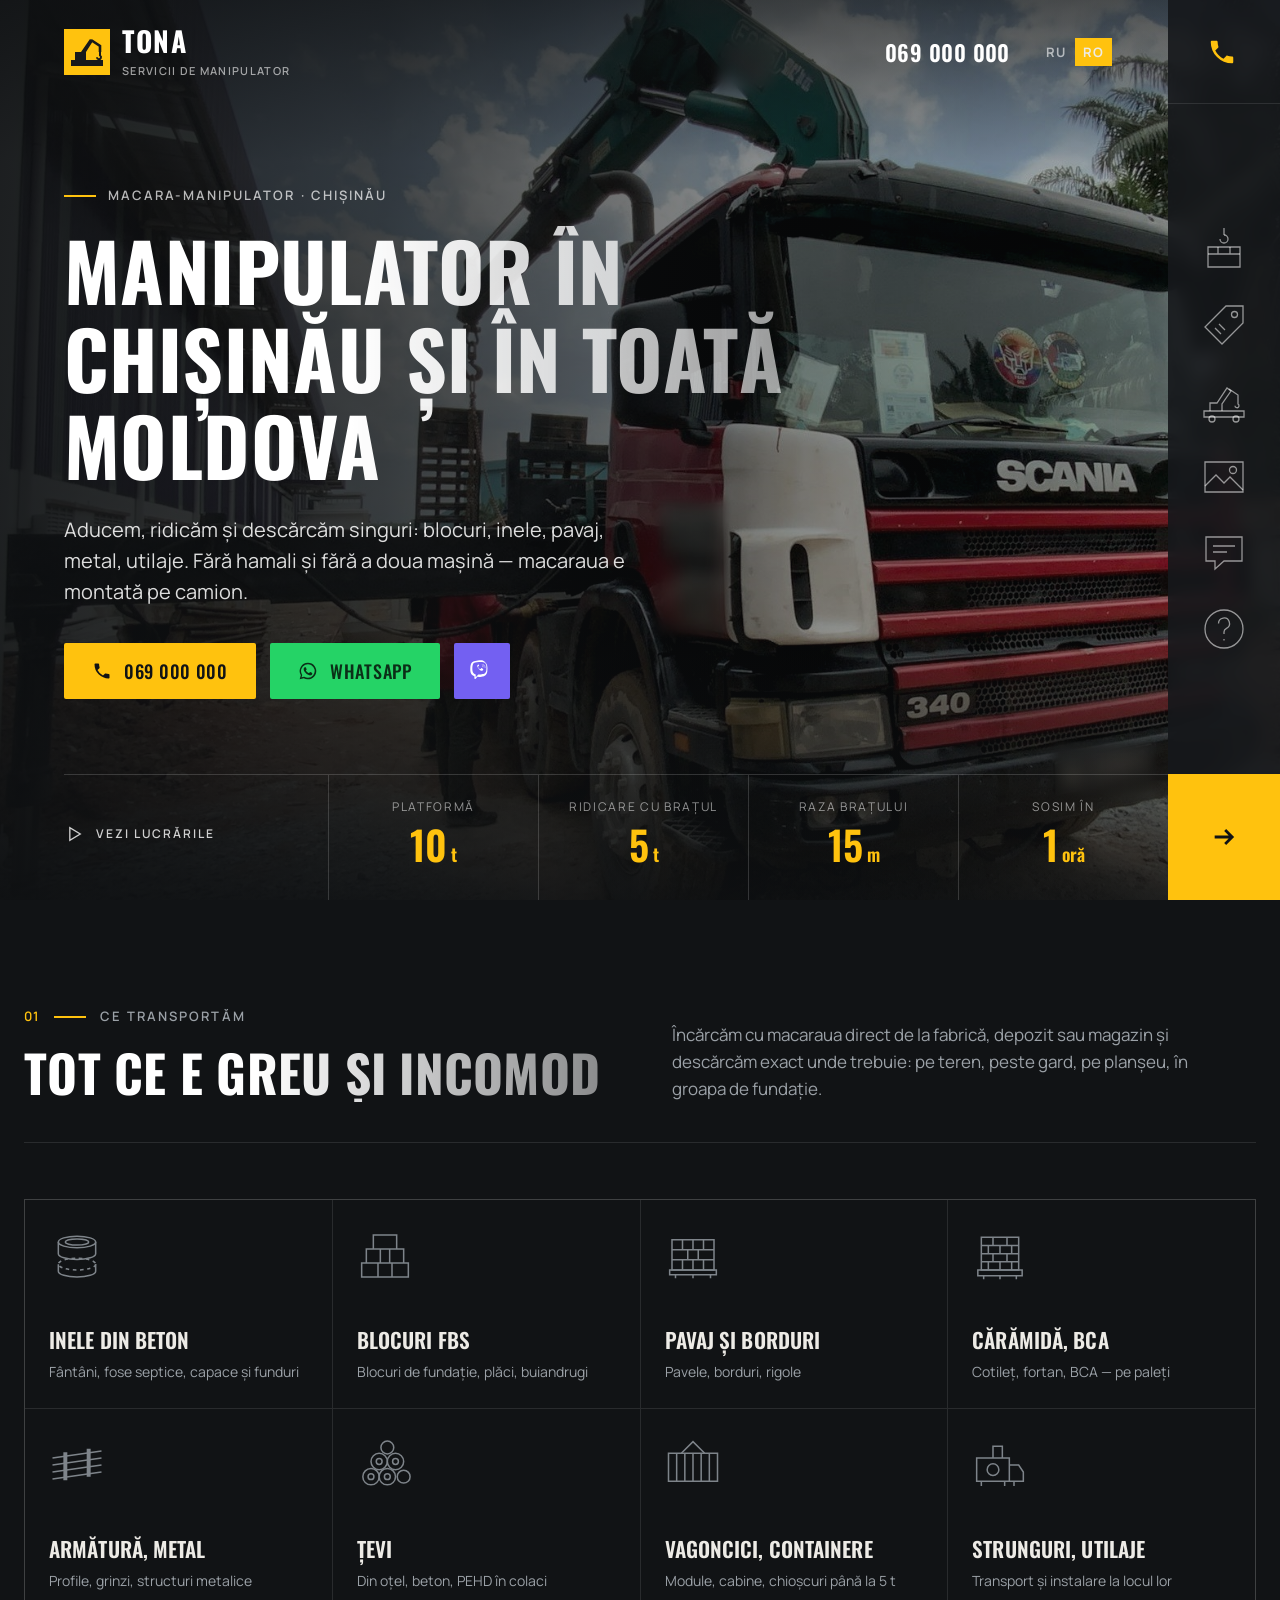
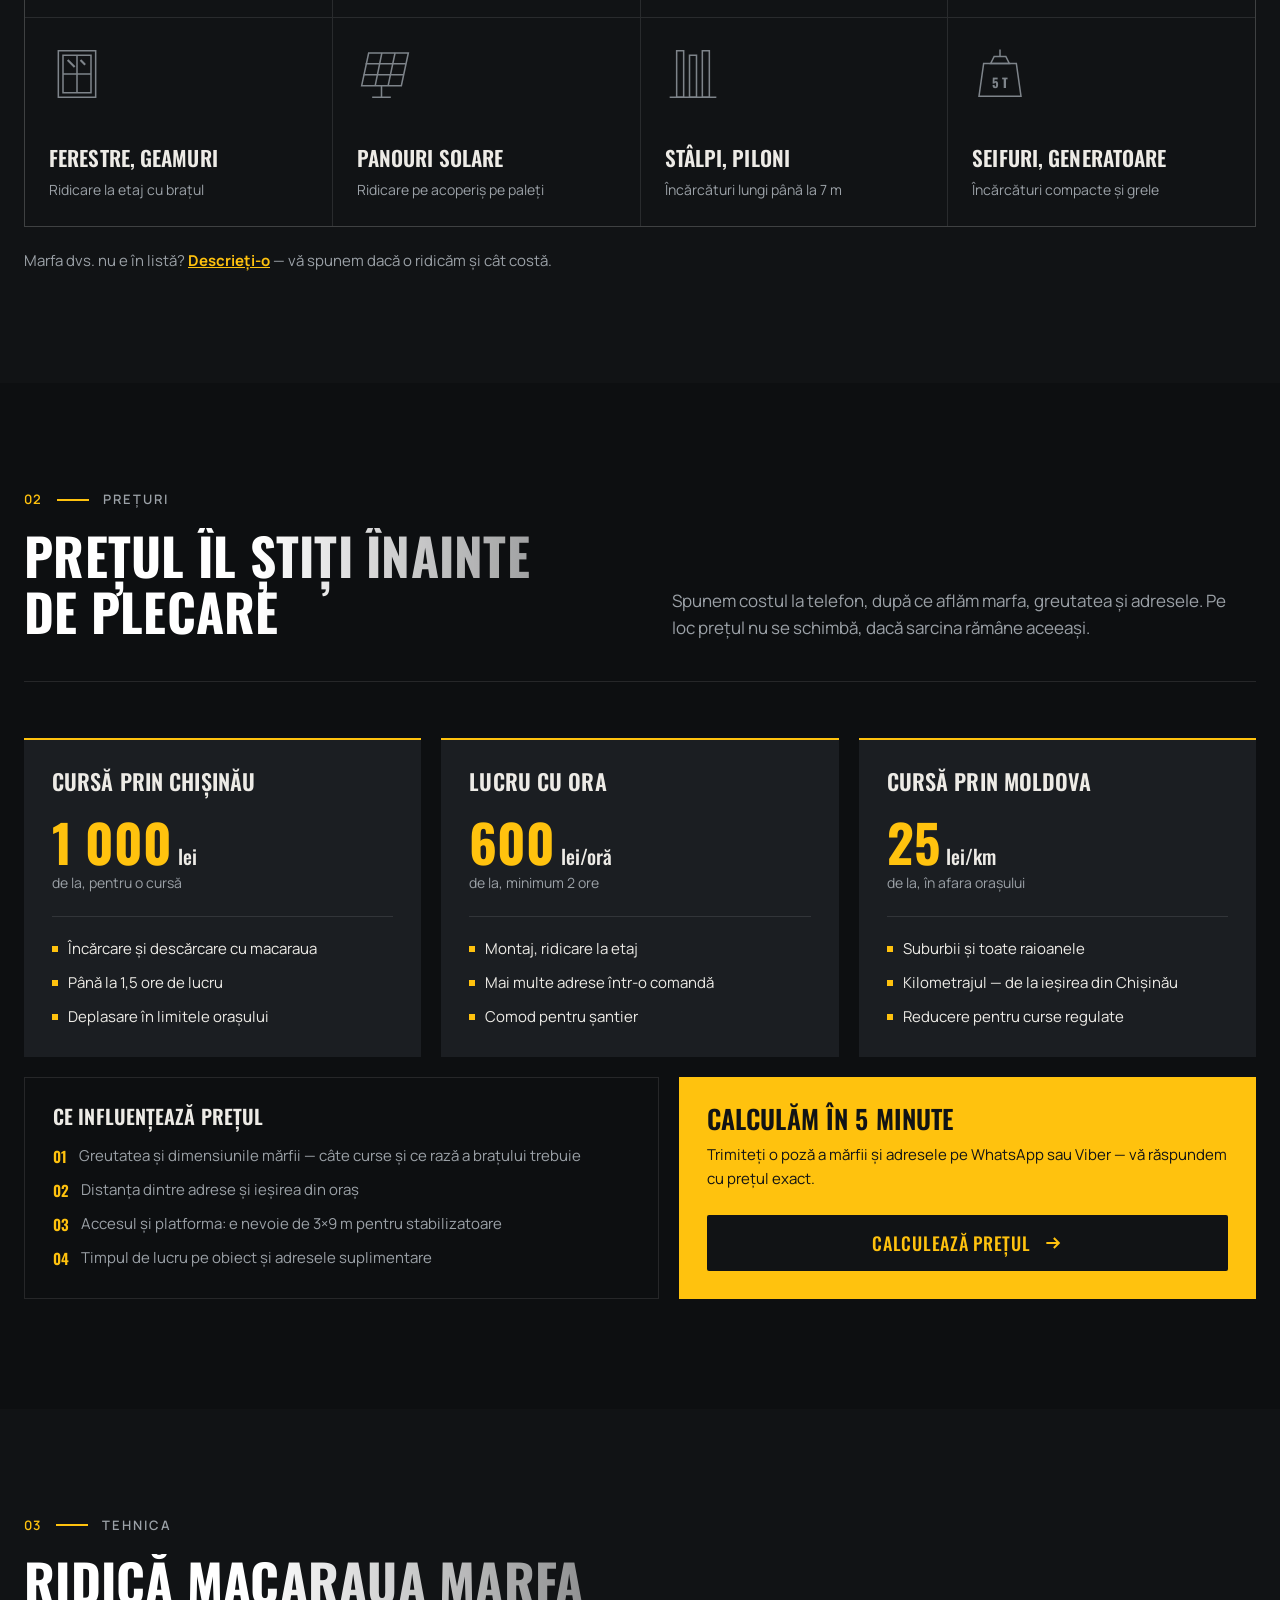
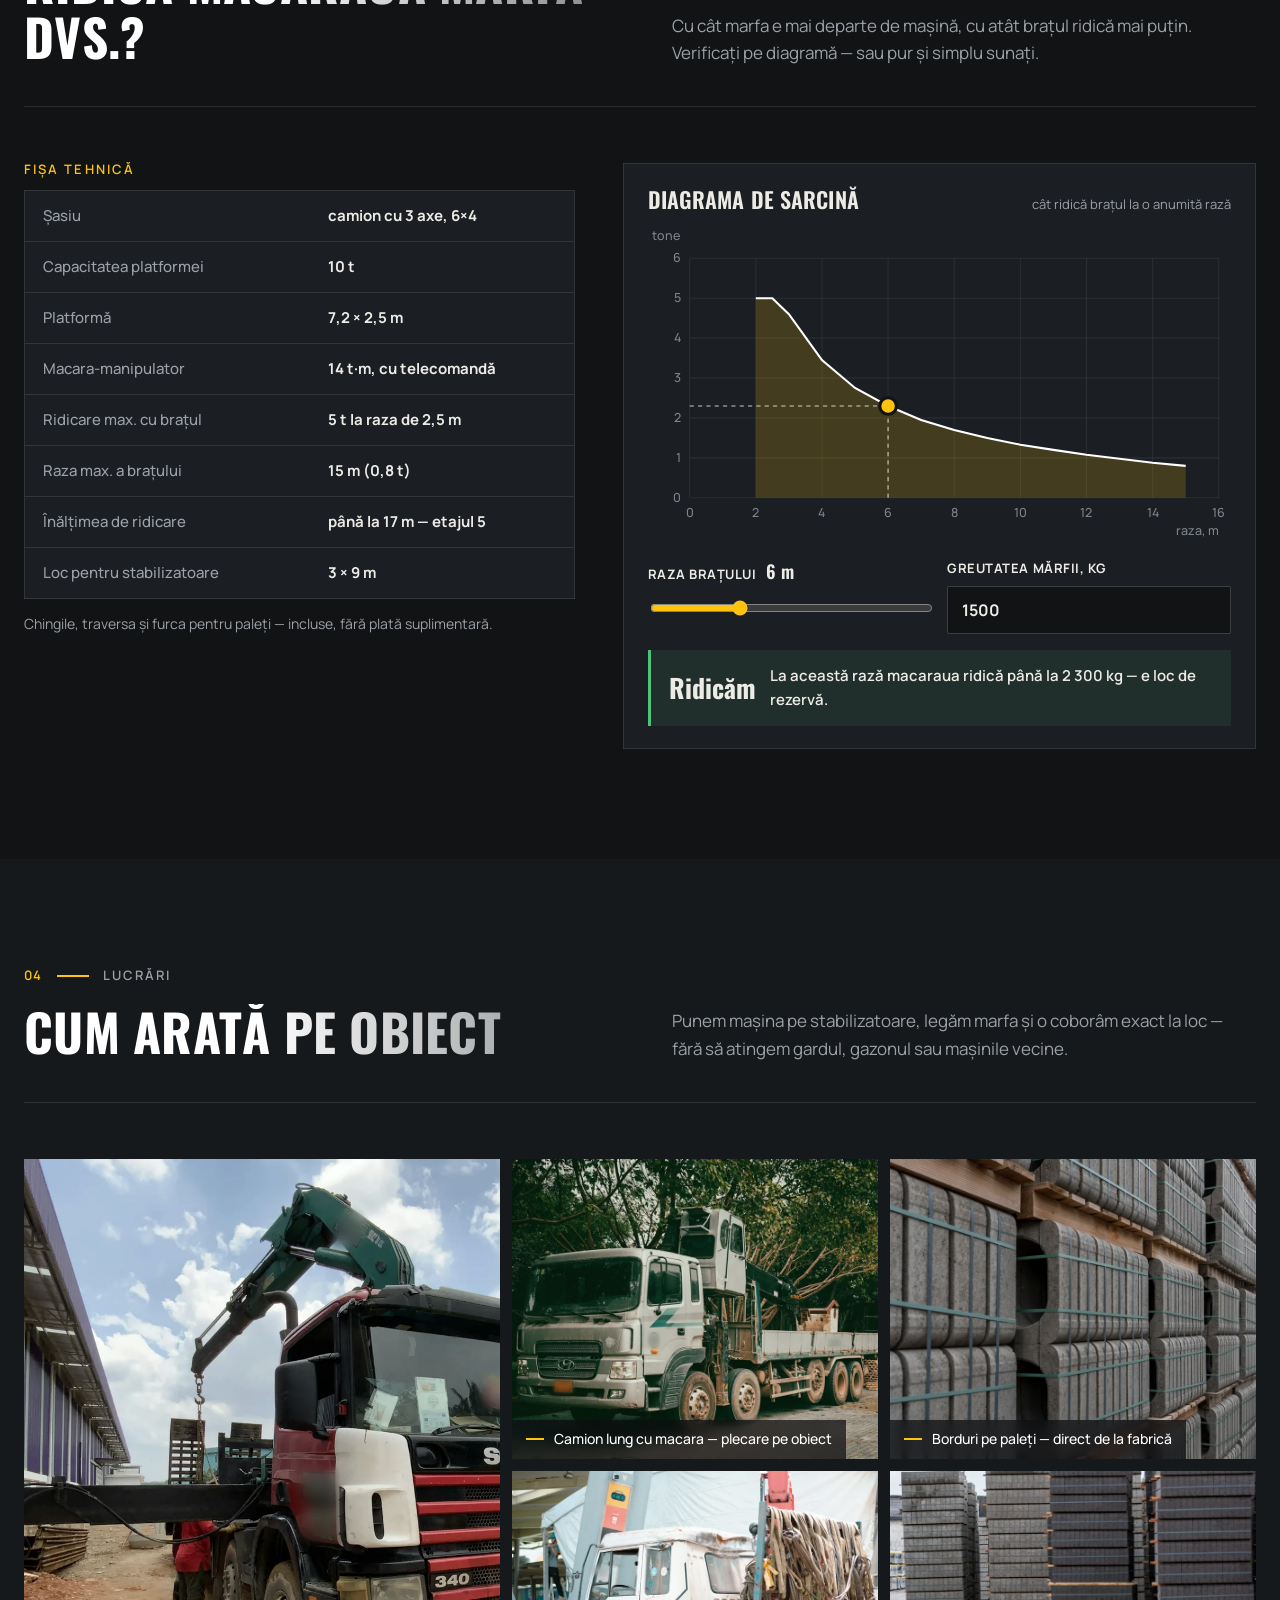
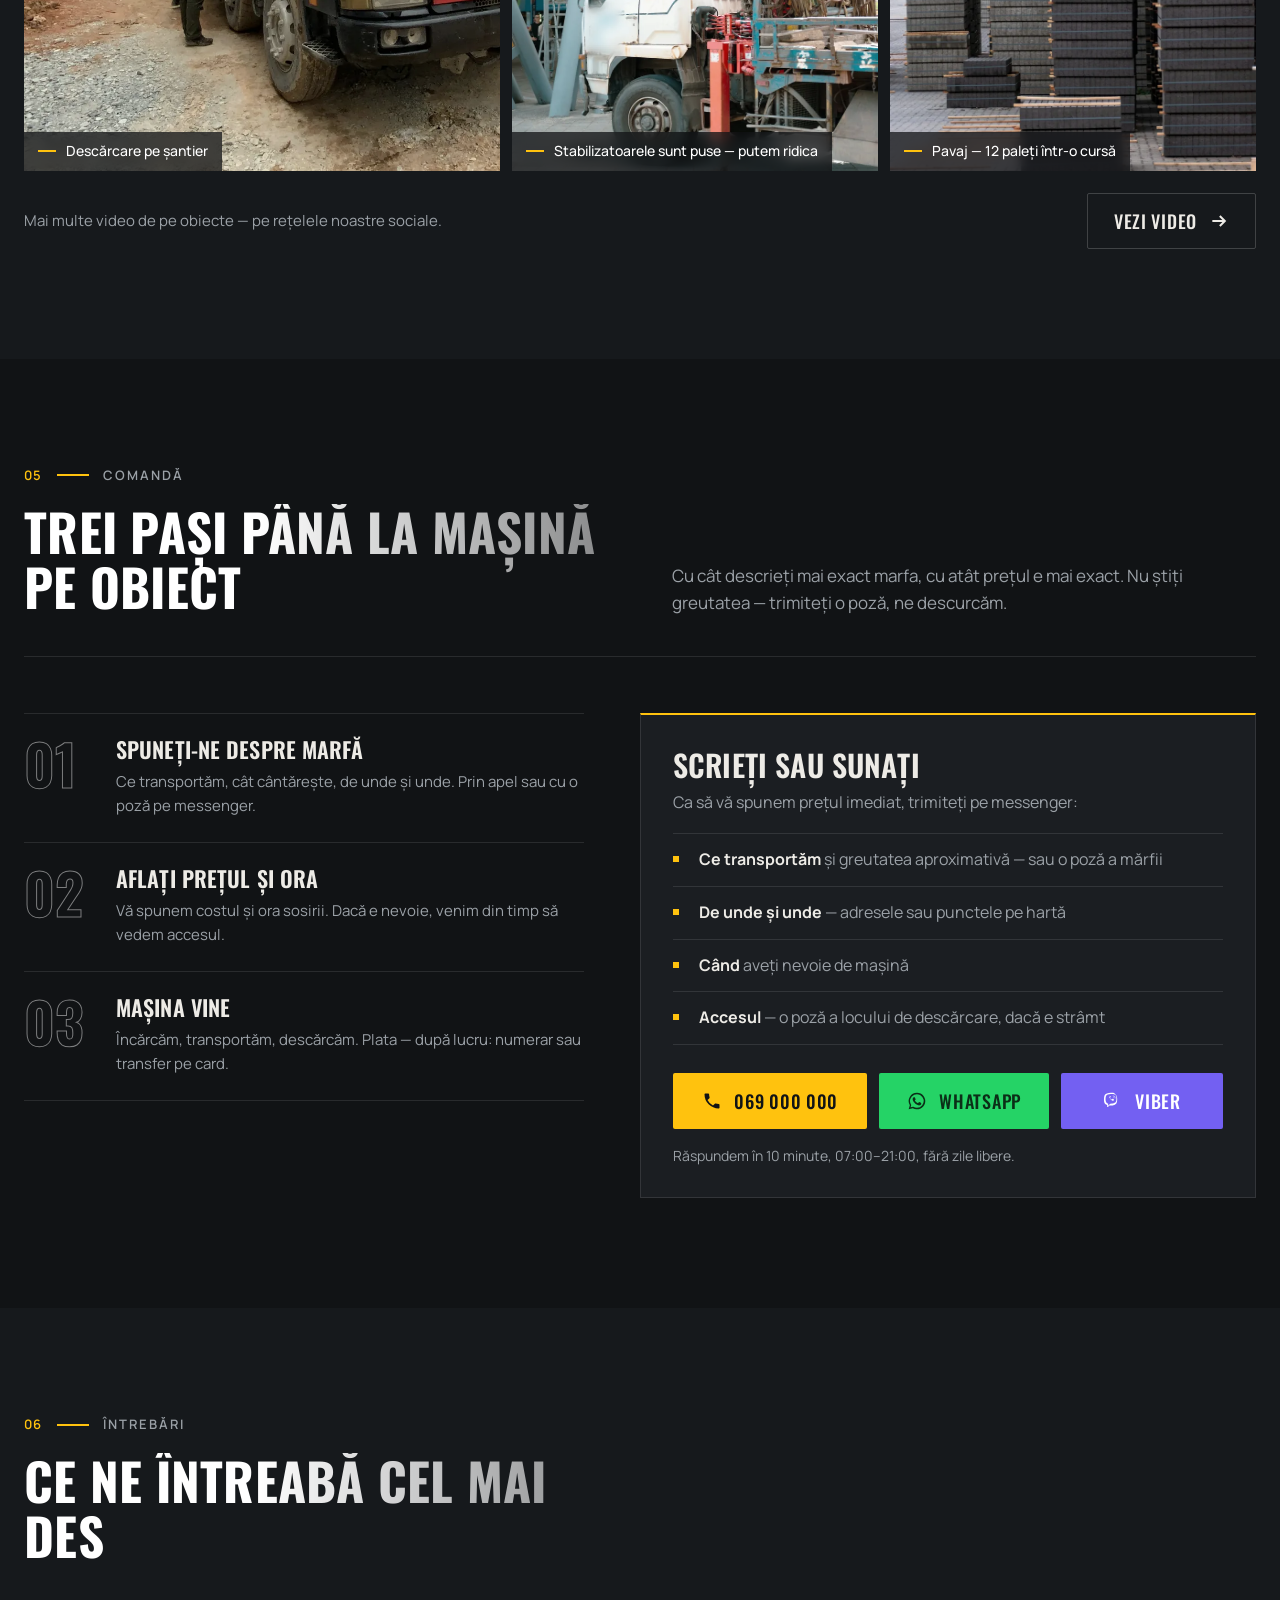
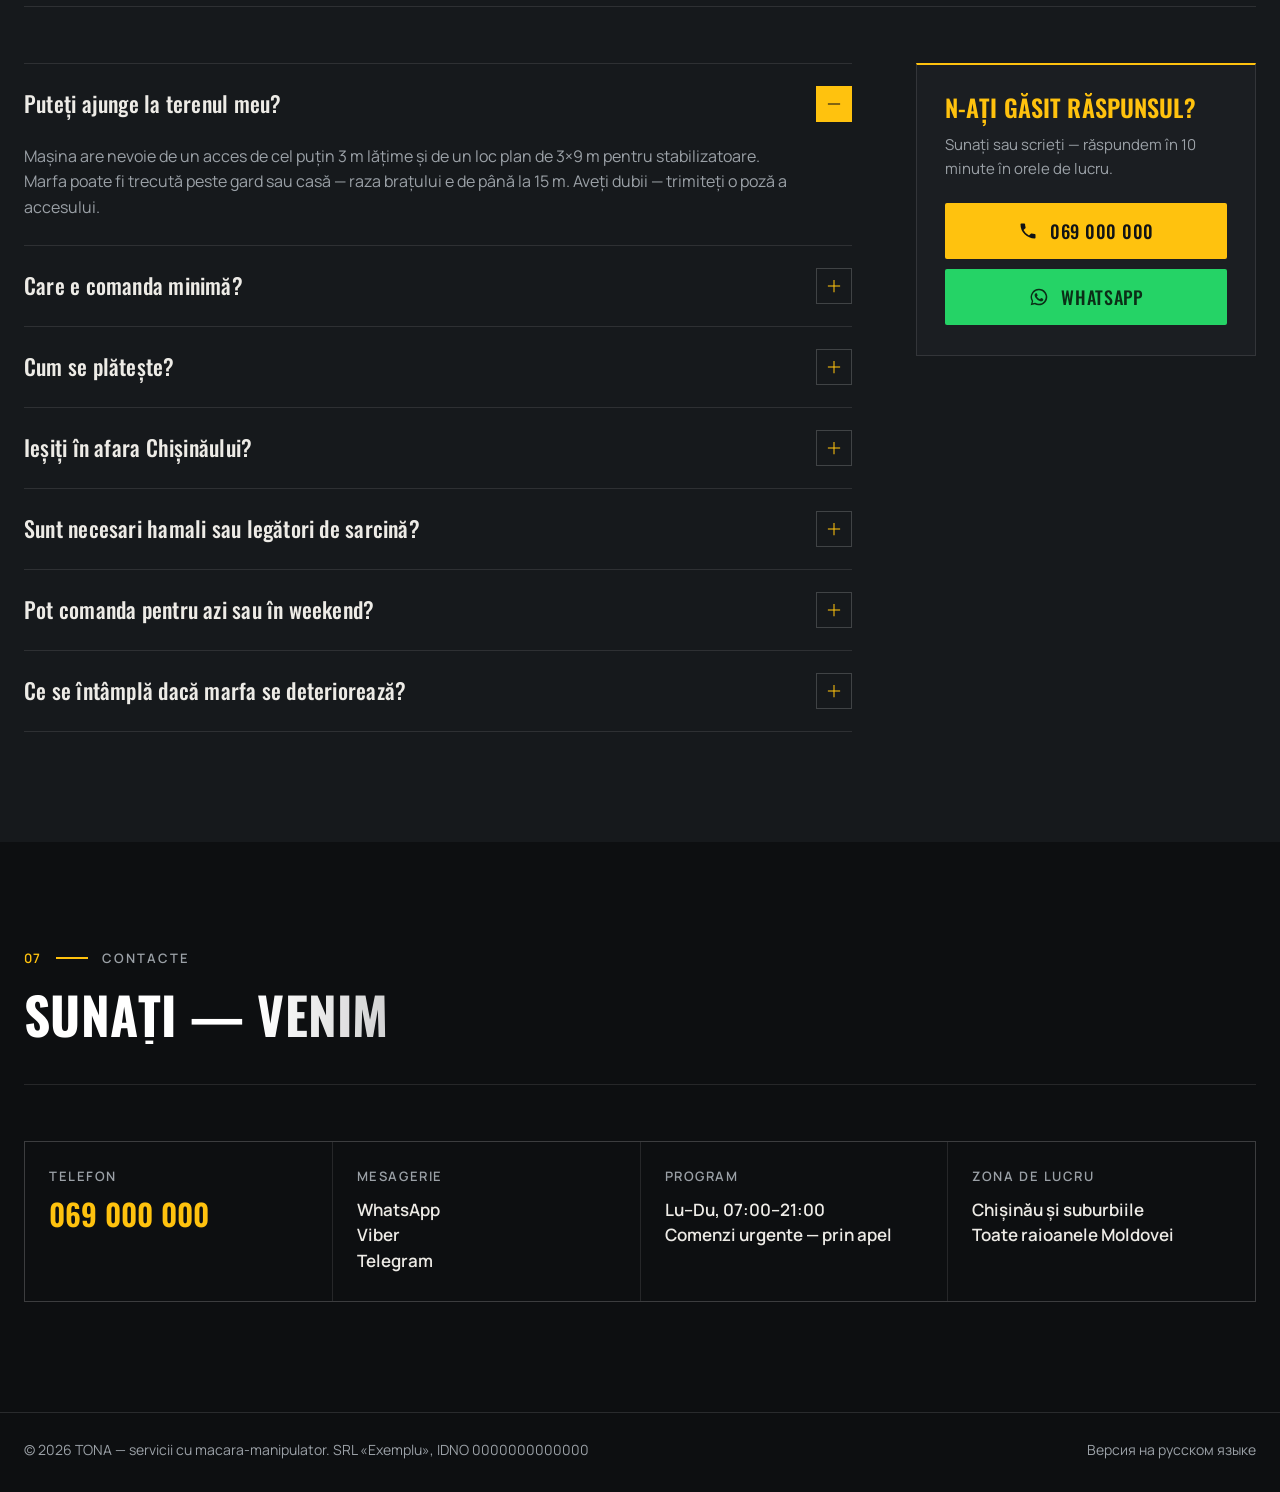
==== ro.html @ 89a7872b "Add files via upload" ====
<!doctype html>
<html lang="ro">
<head>
<meta charset="utf-8">
<meta name="viewport" content="width=device-width,initial-scale=1">
<title>Manipulator în Chișinău și în toată Moldova — TONA | 069 000 000</title>
<meta name="description" content="Camion cu macara-manipulator: platformă 10 t, braț 5 t, rază 15 m. Transport inele din beton, blocuri FBS, pavaj, metal și utilaje în Chișinău și toată Moldova. Prețuri de la 1 000 lei, sosim în 1 oră.">
<link rel="canonical" href="https://webonix-md.github.io/manipulator-dark/ro.html">
<link rel="alternate" hreflang="ru" href="https://webonix-md.github.io/manipulator-dark/">
<link rel="alternate" hreflang="ro" href="https://webonix-md.github.io/manipulator-dark/ro.html">
<link rel="alternate" hreflang="x-default" href="https://webonix-md.github.io/manipulator-dark/">
<meta property="og:type" content="website">
<meta property="og:title" content="Manipulator în Chișinău și în toată Moldova — TONA">
<meta property="og:description" content="Platformă 10 t · braț 5 t · rază 15 m. Prețuri de la 1 000 lei. Sunați: 069 000 000">
<meta property="og:url" content="https://webonix-md.github.io/manipulator-dark/ro.html">
<meta property="og:image" content="https://webonix-md.github.io/manipulator-dark/img/og/og-square-ro.jpg">
<meta property="og:image:width" content="1200">
<meta property="og:image:height" content="1200">
<meta property="og:locale" content="ro_RO">
<meta name="theme-color" content="#1D2023">
<link rel="icon" href="favicon.svg" type="image/svg+xml">
<link rel="preload" href="fonts/oswald-cyrillic.woff2" as="font" type="font/woff2" crossorigin>
<link rel="preload" href="img/hero.jpg" as="image" media="(min-width:961px)">
<link rel="preload" href="img/hero-m.webp" as="image" media="(max-width:960px)">
<link rel="stylesheet" href="style.css">
<script type="application/ld+json">
{"@context":"https://schema.org","@type":"LocalBusiness","name":"TONA — servicii de manipulator","telephone":"+37369000000","areaServed":"Moldova","address":{"@type":"PostalAddress","addressLocality":"Chișinău","addressCountry":"MD"},"openingHours":"Mo-Su 07:00-21:00","priceRange":"de la 1000 MDL"}
</script>
</head>
<body>

<!-- ===== Iconițe ===== -->
<svg width="0" height="0" style="position:absolute" aria-hidden="true">
  <symbol id="i-phone" viewBox="0 0 24 24"><path fill="currentColor" d="M6.6 10.8a15.1 15.1 0 0 0 6.6 6.6l2.2-2.2c.3-.3.7-.4 1-.2 1.1.4 2.3.6 3.6.6.6 0 1 .4 1 1V20c0 .6-.4 1-1 1A17 17 0 0 1 3 4c0-.6.4-1 1-1h3.5c.6 0 1 .4 1 1 0 1.3.2 2.5.6 3.6.1.3 0 .7-.2 1l-2.3 2.2z"/></symbol>
  <symbol id="i-wa" viewBox="0 0 24 24"><path fill="currentColor" d="M12 2a10 10 0 0 0-8.6 15.1L2 22l5-1.3A10 10 0 1 0 12 2zm0 18.2c-1.6 0-3.1-.4-4.4-1.2l-.3-.2-3 .8.8-2.9-.2-.3A8.2 8.2 0 1 1 12 20.2zm4.5-6.1c-.2-.1-1.5-.7-1.7-.8-.2-.1-.4-.1-.6.1l-.8 1c-.1.2-.3.2-.5.1-.2-.1-1-.4-2-1.2-.7-.7-1.2-1.5-1.4-1.7-.1-.2 0-.4.1-.5l.4-.4.3-.4v-.5l-.8-1.9c-.2-.5-.4-.4-.6-.4h-.5c-.2 0-.5.1-.7.3-.2.3-.9.9-.9 2.2s.9 2.5 1 2.7c.1.2 1.8 2.8 4.4 3.9 1.6.7 2.3.8 3.1.6.5-.1 1.5-.6 1.7-1.2.2-.6.2-1.1.2-1.2-.1-.1-.3-.2-.5-.3z"/></symbol>
  <symbol id="i-vb" viewBox="0 0 24 24"><path fill="currentColor" d="M11.4 2C9.2 2 4.6 2.4 2.9 4 1.7 5.2 1.3 7 1.2 9.2c-.1 2.2-.2 6.4 3.8 7.6v1.7s0 .7.4.8c.6.2.9-.3 1.4-.9l.9-1c2.7.2 4.8-.3 5.1-.4.5-.2 3.6-.6 4.1-4.6.5-4.2-.2-6.8-1.6-8C14 2.2 12.2 2 11.4 2zm.2 1.6c.7 0 2.2.2 3.2 1 1.1.9 1.6 3.1 1.2 6.6-.4 3.2-2.7 3.4-3.1 3.6-.2.1-2 .5-4.3.4l-2.4 2.5v-2.5c-3.3-.9-3.1-4.4-3.1-6.2.1-1.9.4-3.4 1.4-4.3 1.4-1.2 5.3-1.1 7.1-1.1zm.1 1.9c-.2 0-.2.3 0 .3 1.7 0 3.2 1.1 3.2 3.3 0 .2.3.2.3 0 0-2.4-1.6-3.6-3.5-3.6zm-2.8.6c-.2 0-.4.1-.6.2-.4.3-.8.8-.7 1.2.1.4 1.3 3.2 4 4.3.4.2.8 0 1.1-.4l.4-.5c.2-.3.1-.6-.1-.8l-1-.7c-.3-.2-.6 0-.7.1l-.4.5c-.2.2-.5.2-.5.2-1.6-.4-2-2-2-2s0-.3.2-.5l.5-.4c.2-.1.3-.4.1-.7l-.7-1c-.1-.2-.3-.3-.5-.3zm3.1.3c-.2 0-.2.3 0 .3 1.1.1 1.9.8 1.9 2.1 0 .2.3.2.3 0 0-1.4-.9-2.3-2.2-2.4zm.1 1.1c-.2 0-.2.3 0 .3.5 0 .8.4.8.9 0 .2.3.2.3 0 0-.7-.4-1.2-1.1-1.2z"/></symbol>
  <symbol id="i-arrow" viewBox="0 0 24 24"><path fill="none" stroke="currentColor" stroke-width="2.4" d="M4 12h15M13 6l6 6-6 6"/></symbol>
  <symbol id="i-play" viewBox="0 0 24 24"><path fill="none" stroke="currentColor" stroke-width="1.6" d="M7 4.5v15L19.5 12z"/></symbol>
  <symbol id="i-check" viewBox="0 0 24 24"><path fill="none" stroke="currentColor" stroke-width="3" d="M4 12.5l5 5L20 6.5"/></symbol>

  <!-- Пункты меню в боковой колонке: контурные иконки 48×48 -->
  <symbol id="m-cargo" viewBox="0 0 48 48"><g fill="none" stroke="currentColor"><path d="M24 3v7"/><path d="M24 10a4 4 0 1 1-4 4"/><path d="M8 22h32v20H8z"/><path d="M8 29h32M18 22v7M30 22v7"/></g></symbol>
  <symbol id="m-price" viewBox="0 0 48 48"><g fill="none" stroke="currentColor"><path d="M26 5h17v17L22 43 5 26z"/><circle cx="34.5" cy="13.5" r="3"/><path d="M15 27l6 6M19 23l6 6"/></g></symbol>
  <symbol id="m-tech" viewBox="0 0 48 48"><g fill="none" stroke="currentColor"><path d="M4 34h40v6H4z"/><circle cx="12" cy="42" r="3"/><circle cx="36" cy="42" r="3"/><path d="M10 34V26h7l10-15 4 3-9 13v7"/><path d="M29 12l9 6v6"/><path d="M38 24v3a2 2 0 1 1-3 1.7"/></g></symbol>
  <symbol id="m-works" viewBox="0 0 48 48"><g fill="none" stroke="currentColor"><path d="M5 9h38v30H5z"/><path d="M5 33l11-11 8 8 6-6 13 13"/><circle cx="33" cy="17" r="3.5"/></g></symbol>
  <symbol id="m-order" viewBox="0 0 48 48"><g fill="none" stroke="currentColor"><path d="M6 8h36v24H24l-9 8v-8H6z"/><path d="M13 17h22M13 23h14"/></g></symbol>
  <symbol id="m-faq" viewBox="0 0 48 48"><g fill="none" stroke="currentColor"><circle cx="24" cy="24" r="19"/><path d="M18.5 18.5a5.5 5.5 0 1 1 8 4.9c-1.6.8-2.5 2-2.5 3.6V29"/><path d="M24 34v1.5"/></g></symbol>
  <!-- Mărfuri: iconițe 48×48 -->
  <symbol id="c-rings" viewBox="0 0 48 48"><g fill="none" stroke="currentColor"><ellipse cx="24" cy="12" rx="16" ry="5"/><ellipse cx="24" cy="12" rx="10" ry="2.6"/><path d="M8 12v10c0 2.8 7.2 5 16 5s16-2.2 16-5V12"/><ellipse cx="24" cy="31" rx="16" ry="5" stroke-dasharray="3 3"/><path d="M8 31v6c0 2.8 7.2 5 16 5s16-2.2 16-5v-6"/></g></symbol>
  <symbol id="c-blocks" viewBox="0 0 48 48"><g fill="none" stroke="currentColor"><path d="M4 30h40v12H4zM8 18h32v12H8zM14 6h20v12H14z"/><path d="M18 30v12M30 30v12M20 18v12M28 18v12"/></g></symbol>
  <symbol id="c-paving" viewBox="0 0 48 48"><g fill="none" stroke="currentColor"><path d="M6 10h36v26H6z"/><path d="M6 18.7h36M6 27.3h36M15 10v8.7M24 10v8.7M33 10v8.7M19.5 18.7v8.6M28.5 18.7v8.6M15 27.3V36M24 27.3V36M33 27.3V36"/><path d="M4 36h40v4H4zM9 40v3M24 40v3M39 40v3"/></g></symbol>
  <symbol id="c-bricks" viewBox="0 0 48 48"><g fill="none" stroke="currentColor"><path d="M8 8h32v28H8z"/><path d="M8 15h32M8 22h32M8 29h32M18 8v7M30 8v7M14 15v7M24 15v7M34 15v7M18 22v7M30 22v7M14 29v7M24 29v7M34 29v7"/><path d="M5 36h38v5H5zM10 41v3M24 41v3M38 41v3"/></g></symbol>
  <symbol id="c-rebar" viewBox="0 0 48 48"><g fill="none" stroke="currentColor"><path d="M3 18l42-6M3 24l42-6M3 30l42-6M3 36l42-6"/><path d="M14 13v24M34 10v24" stroke-width="3.4"/></g></symbol>
  <symbol id="c-pipes" viewBox="0 0 48 48"><g fill="none" stroke="currentColor"><circle cx="12" cy="34" r="7"/><circle cx="26" cy="34" r="7"/><circle cx="40" cy="34" r="5.5"/><circle cx="19" cy="21" r="7"/><circle cx="33" cy="21" r="7"/><circle cx="26" cy="9" r="5.5"/><circle cx="12" cy="34" r="2.5"/><circle cx="26" cy="34" r="2.5"/><circle cx="19" cy="21" r="2.5"/><circle cx="33" cy="21" r="2.5"/></g></symbol>
  <symbol id="c-container" viewBox="0 0 48 48"><g fill="none" stroke="currentColor"><path d="M3 14h42v24H3z"/><path d="M10 14v24M17 14v24M24 14v24M31 14v24M38 14v24"/><path d="M14 14 24 4l10 10"/></g></symbol>
  <symbol id="c-machine" viewBox="0 0 48 48"><g fill="none" stroke="currentColor"><path d="M4 18h28v20H4zM32 24h8l4 6v8H32z"/><circle cx="18" cy="28" r="5"/><path d="M8 38v4M28 38v4M36 38v4M18 18V8h8v10"/></g></symbol>
  <symbol id="c-window" viewBox="0 0 48 48"><g fill="none" stroke="currentColor"><path d="M8 4h32v40H8z"/><path d="M12 8h24v32H12zM24 8v32M12 24h24"/><path d="M16 12l6 6M27 12l4 4" stroke-width="1.8"/></g></symbol>
  <symbol id="c-solar" viewBox="0 0 48 48"><g fill="none" stroke="currentColor"><path d="M10 6h34L38 34H4z"/><path d="M7.4 15.3h34.4M5.7 24.7h34.6M21.3 6 15.6 34M32.6 6l-5.9 28"/><path d="M21 34v10M13 44h16"/></g></symbol>
  <symbol id="c-poles" viewBox="0 0 48 48"><g fill="none" stroke="currentColor"><path d="M10 4h6v40h-6zM21 8h6v36h-6zM32 4h6v40h-6z"/><path d="M4 44h40"/></g></symbol>
  <symbol id="c-heavy" viewBox="0 0 48 48"><g fill="none" stroke="currentColor"><path d="M24 3v6"/><path d="M19 9h10l3 6H16z"/><path d="M10 15h28l4 28H6z"/><text x="24" y="36" text-anchor="middle" font-family="Oswald,Arial" font-weight="700" font-size="11" fill="currentColor" stroke="none">5 T</text></g></symbol>
</svg>

<!-- ===== Primul ecran: foto pe tot ecranul + coloana-meniu ===== -->
<main id="top">

<section class="hero">
  <div class="hero__bg">
    <picture>
      <source media="(max-width:960px)" srcset="img/hero-m.webp">
      <img src="img/hero.jpg" width="1568" height="1212" alt="Camion cu macara-manipulator pe un șantier" fetchpriority="high">
    </picture>
  </div>

  <div class="hero__main">
    <header class="head" id="head">
      <a class="logo" href="#top" aria-label="TONA — pagina principală">
        <svg class="logo__mark" viewBox="0 0 46 46" aria-hidden="true"><rect width="46" height="46" fill="#FFC20E"/><path d="M7 37h32v-6H7z" fill="#17191B"/><path d="M11 31V23h6l9-13 3 2-7 11v8z" fill="#17191B"/><path d="M27 11l9 6v6" fill="none" stroke="#17191B" stroke-width="2.6"/><path d="M36 23v3.5a2 2 0 1 1-3 1.7" fill="none" stroke="#17191B" stroke-width="2"/></svg>
        <span><span class="logo__name">TONA</span><span class="logo__sub">servicii de manipulator</span></span>
      </a>
      <nav class="nav" id="nav" aria-label="Secțiuni">
          <a href="#cargo">Ce transportăm</a>
          <a href="#prices">Prețuri</a>
          <a href="#tech">Tehnica</a>
          <a href="#works">Lucrări</a>
          <a href="#order">Comandă</a>
          <a href="#faq">Întrebări</a>
      </nav>
      <a class="head__phone" href="tel:+37369000000">069 000 000</a>
      <nav class="lang" aria-label="Limba">
        <a href="index.html" hreflang="ru" lang="ru">RU</a>
        <a href="ro.html" aria-current="page" hreflang="ro">RO</a>
      </nav>
      <button class="burger" id="burger" aria-label="Meniu" aria-expanded="false" aria-controls="nav"><span></span><span></span><span></span></button>
    </header>

    <div class="hero__text">
      <span class="eyebrow">Macara-manipulator · Chișinău</span>
      <h1>Manipulator în Chișinău și&nbsp;în toată Moldova</h1>
      <p class="hero__lead">Aducem, ridicăm și descărcăm singuri: blocuri, inele, pavaj, metal, utilaje. Fără hamali și fără a doua mașină — macaraua e montată pe camion.</p>
      <div class="hero__cta">
        <a class="btn btn--y" href="tel:+37369000000"><svg><use href="#i-phone"/></svg>069 000 000</a>
        <a class="btn btn--wa" href="https://wa.me/37369000000?text=Bun%C4%83%20ziua!%20Am%20nevoie%20de%20un%20manipulator" target="_blank" rel="noopener"><svg><use href="#i-wa"/></svg>WhatsApp</a>
        <a class="btn btn--vb btn--sq" href="viber://chat?number=%2B37369000000" aria-label="Scrieți pe Viber"><svg><use href="#i-vb"/></svg></a>
      </div>
    </div>

    <div class="hero__foot">
      <dl class="hero__specs">
        <div><dt>platformă</dt><dd>10<small>t</small></dd></div>
        <div><dt>ridicare cu brațul</dt><dd>5<small>t</small></dd></div>
        <div><dt>raza brațului</dt><dd>15<small>m</small></dd></div>
        <div><dt>sosim în</dt><dd>1<small>oră</small></dd></div>
      </dl>
      <a class="hero__more" href="#works"><svg><use href="#i-play"/></svg>Vezi lucrările</a>
    </div>
  </div>

  <aside class="side" aria-label="Meniu">
    <a class="side__top" href="tel:+37369000000"><svg><use href="#i-phone"/></svg><span>069 000 000<small>zilnic 07:00–21:00</small></span></a>
    <ul class="side__list">
      <li><a href="#cargo"><svg><use href="#m-cargo"/></svg><span>Ce transportăm</span></a></li>
      <li><a href="#prices"><svg><use href="#m-price"/></svg><span>Prețuri</span></a></li>
      <li><a href="#tech"><svg><use href="#m-tech"/></svg><span>Tehnica</span></a></li>
      <li><a href="#works"><svg><use href="#m-works"/></svg><span>Lucrări</span></a></li>
      <li><a href="#order"><svg><use href="#m-order"/></svg><span>Comandă</span></a></li>
      <li><a href="#faq"><svg><use href="#m-faq"/></svg><span>Întrebări</span></a></li>
    </ul>
    <a class="side__cta" href="#prices"><span>Află prețul</span><svg><use href="#i-arrow"/></svg></a>
  </aside>
</section>

<!-- ===== 01 Ce transportăm ===== -->
<section class="sec" id="cargo">
  <div class="wrap">
    <div class="sec__head rv">
      <div>
        <div class="sec__num"><b>01</b>Ce transportăm</div>
        <h2>Tot ce e greu și&nbsp;incomod</h2>
      </div>
      <p class="sec__lead">Încărcăm cu macaraua direct de la fabrică, depozit sau magazin și descărcăm exact unde trebuie: pe teren, peste gard, pe planșeu, în groapa de fundație.</p>
    </div>
    <ul class="cargo cargo-ul rv">
      <li><svg><use href="#c-rings"/></svg><h3>Inele din beton</h3><p>Fântâni, fose septice, capace și funduri</p></li>
      <li><svg><use href="#c-blocks"/></svg><h3>Blocuri FBS</h3><p>Blocuri de fundație, plăci, buiandrugi</p></li>
      <li><svg><use href="#c-paving"/></svg><h3>Pavaj și borduri</h3><p>Pavele, borduri, rigole</p></li>
      <li><svg><use href="#c-bricks"/></svg><h3>Cărămidă, BCA</h3><p>Cotileț, fortan, BCA — pe paleți</p></li>
      <li><svg><use href="#c-rebar"/></svg><h3>Armătură, metal</h3><p>Profile, grinzi, structuri metalice</p></li>
      <li><svg><use href="#c-pipes"/></svg><h3>Țevi</h3><p>Din oțel, beton, PEHD în colaci</p></li>
      <li><svg><use href="#c-container"/></svg><h3>Vagoncici, containere</h3><p>Module, cabine, chioșcuri până la 5 t</p></li>
      <li><svg><use href="#c-machine"/></svg><h3>Strunguri, utilaje</h3><p>Transport și instalare la locul lor</p></li>
      <li><svg><use href="#c-window"/></svg><h3>Ferestre, geamuri</h3><p>Ridicare la etaj cu brațul</p></li>
      <li><svg><use href="#c-solar"/></svg><h3>Panouri solare</h3><p>Ridicare pe acoperiș pe paleți</p></li>
      <li><svg><use href="#c-poles"/></svg><h3>Stâlpi, piloni</h3><p>Încărcături lungi până la 7 m</p></li>
      <li><svg><use href="#c-heavy"/></svg><h3>Seifuri, generatoare</h3><p>Încărcături compacte și grele</p></li>
    </ul>
    <p class="cargo__more rv">Marfa dvs. nu e în listă? <a href="#order">Descrieți-o</a> — vă spunem dacă o ridicăm și cât costă.</p>
  </div>
</section>

<!-- ===== 02 Prețuri ===== -->
<section class="sec sec--dark" id="prices">
  <div class="wrap">
    <div class="sec__head rv">
      <div>
        <div class="sec__num"><b>02</b>Prețuri</div>
        <h2>Prețul îl știți înainte de&nbsp;plecare</h2>
      </div>
      <p class="sec__lead">Spunem costul la telefon, după ce aflăm marfa, greutatea și adresele. Pe loc prețul nu se schimbă, dacă sarcina rămâne aceeași.</p>
    </div>
    <div class="prices">
      <article class="price rv">
        <h3>Cursă prin Chișinău</h3>
        <div class="price__sum">1 000<small>lei</small></div>
        <div class="price__from">de la, pentru o cursă</div>
        <ul>
          <li>Încărcare și descărcare cu macaraua</li>
          <li>Până la 1,5 ore de lucru</li>
          <li>Deplasare în limitele orașului</li>
        </ul>
      </article>
      <article class="price rv">
        <h3>Lucru cu ora</h3>
        <div class="price__sum">600<small>lei/oră</small></div>
        <div class="price__from">de la, minimum 2 ore</div>
        <ul>
          <li>Montaj, ridicare la etaj</li>
          <li>Mai multe adrese într-o comandă</li>
          <li>Comod pentru șantier</li>
        </ul>
      </article>
      <article class="price rv">
        <h3>Cursă prin Moldova</h3>
        <div class="price__sum">25<small>lei/km</small></div>
        <div class="price__from">de la, în afara orașului</div>
        <ul>
          <li>Suburbii și toate raioanele</li>
          <li>Kilometrajul — de la ieșirea din Chișinău</li>
          <li>Reducere pentru curse regulate</li>
        </ul>
      </article>
    </div>
    <div class="factors">
      <div class="factors__box rv">
        <h3>Ce influențează prețul</h3>
        <ol>
          <li>Greutatea și dimensiunile mărfii — câte curse și ce rază a brațului trebuie</li>
          <li>Distanța dintre adrese și ieșirea din oraș</li>
          <li>Accesul și platforma: e nevoie de 3×9 m pentru stabilizatoare</li>
          <li>Timpul de lucru pe obiect și adresele suplimentare</li>
        </ol>
      </div>
      <div class="factors__cta rv">
        <div>
          <h3>Calculăm în 5 minute</h3>
          <p>Trimiteți o poză a mărfii și adresele pe WhatsApp sau Viber — vă răspundem cu prețul exact.</p>
        </div>
        <a class="btn btn--y" href="#order">Calculează prețul<svg><use href="#i-arrow"/></svg></a>
      </div>
    </div>
  </div>
</section>

<!-- ===== 03 Tehnica ===== -->
<section class="sec" id="tech">
  <div class="wrap">
    <div class="sec__head rv">
      <div>
        <div class="sec__num"><b>03</b>Tehnica</div>
        <h2>Ridică macaraua marfa dvs.?</h2>
      </div>
      <p class="sec__lead">Cu cât marfa e mai departe de mașină, cu atât brațul ridică mai puțin. Verificați pe diagramă — sau pur și simplu sunați.</p>
    </div>
    <div class="tech">
      <div class="rv">
        <table class="specs">
          <caption>Fișa tehnică</caption>
          <tbody>
            <tr><th scope="row">Șasiu</th><td>camion cu 3 axe, 6×4</td></tr>
            <tr><th scope="row">Capacitatea platformei</th><td>10 t</td></tr>
            <tr><th scope="row">Platformă</th><td>7,2 × 2,5 m</td></tr>
            <tr><th scope="row">Macara-manipulator</th><td>14 t·m, cu telecomandă</td></tr>
            <tr><th scope="row">Ridicare max. cu brațul</th><td>5 t la raza de 2,5 m</td></tr>
            <tr><th scope="row">Raza max. a brațului</th><td>15 m (0,8 t)</td></tr>
            <tr><th scope="row">Înălțimea de ridicare</th><td>până la 17 m — etajul 5</td></tr>
            <tr><th scope="row">Loc pentru stabilizatoare</th><td>3 × 9 m</td></tr>
          </tbody>
        </table>
        <p class="tech__note">Chingile, traversa și furca pentru paleți — incluse, fără plată suplimentară.</p>
      </div>
      <div class="chart rv" id="chart">
        <div class="chart__top">
          <h3>Diagrama de sarcină</h3>
          <span class="chart__hint">cât ridică brațul la o anumită rază</span>
        </div>
        <svg id="chartSvg" viewBox="0 0 560 300" role="img" aria-label="Grafic: capacitatea brațului în funcție de rază"></svg>
        <div class="calc">
          <div>
            <label for="reach">Raza brațului <output id="reachOut">6 m</output></label>
            <input type="range" id="reach" min="2" max="15" step="0.5" value="6">
          </div>
          <div>
            <label for="weight">Greutatea mărfii, kg</label>
            <input type="number" id="weight" inputmode="numeric" min="0" step="50" value="1500">
          </div>
          <div class="verdict" id="verdict" aria-live="polite"></div>
        </div>
      </div>
    </div>
  </div>
</section>

<!-- ===== 04 Lucrări ===== -->
<section class="sec sec--alt" id="works">
  <div class="wrap">
    <div class="sec__head rv">
      <div>
        <div class="sec__num"><b>04</b>Lucrări</div>
        <h2>Cum arată pe&nbsp;obiect</h2>
      </div>
      <p class="sec__lead">Punem mașina pe stabilizatoare, legăm marfa și o coborâm exact la loc — fără să atingem gardul, gazonul sau mașinile vecine.</p>
    </div>
    <div class="works rv">
      <figure><img src="img/work-1.webp" width="900" height="1080" alt="Brațul manipulatorului deasupra platformei pe șantier" loading="lazy"><figcaption>Descărcare pe șantier</figcaption></figure>
      <figure><img src="img/work-2.webp" width="1000" height="666" alt="Camion lung cu macara-manipulator" loading="lazy"><figcaption>Camion lung cu macara — plecare pe obiect</figcaption></figure>
      <figure><img src="img/work-4.webp" width="800" height="1200" alt="Borduri pe paleți" loading="lazy"><figcaption>Borduri pe paleți — direct de la fabrică</figcaption></figure>
      <figure><img src="img/work-3.webp" width="800" height="933" alt="Stabilizatoarele manipulatorului puse înainte de ridicare" loading="lazy"><figcaption>Stabilizatoarele sunt puse — putem ridica</figcaption></figure>
      <figure><img src="img/work-5.webp" width="800" height="1200" alt="Paleți cu pavele" loading="lazy"><figcaption>Pavaj — 12 paleți într-o cursă</figcaption></figure>
    </div>
    <div class="works__foot rv">
      <span>Mai multe video de pe obiecte — pe rețelele noastre sociale.</span>
      <a class="btn btn--line" href="#" target="_blank" rel="noopener">Vezi video<svg><use href="#i-arrow"/></svg></a>
    </div>
  </div>
</section>

<!-- ===== 05 Comandă ===== -->
<section class="sec" id="order">
  <div class="wrap">
    <div class="sec__head rv">
      <div>
        <div class="sec__num"><b>05</b>Comandă</div>
        <h2>Trei pași până la mașină pe&nbsp;obiect</h2>
      </div>
      <p class="sec__lead">Cu cât descrieți mai exact marfa, cu atât prețul e mai exact. Nu știți greutatea — trimiteți o poză, ne descurcăm.</p>
    </div>
    <div class="order">
      <div class="rv">
        <ol class="steps">
          <li><span class="steps__n">01</span><div><h3>Spuneți-ne despre marfă</h3><p>Ce transportăm, cât cântărește, de unde și unde. Prin apel sau cu o poză pe messenger.</p></div></li>
          <li><span class="steps__n">02</span><div><h3>Aflați prețul și ora</h3><p>Vă spunem costul și ora sosirii. Dacă e nevoie, venim din timp să vedem accesul.</p></div></li>
          <li><span class="steps__n">03</span><div><h3>Mașina vine</h3><p>Încărcăm, transportăm, descărcăm. Plata — după lucru: numerar sau transfer pe card.</p></div></li>
        </ol>
      </div>
      <div class="reach rv">
        <h3>Scrieți sau sunați</h3>
        <p class="reach__sub">Ca să vă spunem prețul imediat, trimiteți pe messenger:</p>
        <ul class="reach__list">
          <li><b>Ce transportăm</b> și greutatea aproximativă — sau o poză a mărfii</li>
          <li><b>De unde și unde</b> — adresele sau punctele pe hartă</li>
          <li><b>Când</b> aveți nevoie de mașină</li>
          <li><b>Accesul</b> — o poză a locului de descărcare, dacă e strâmt</li>
        </ul>
        <div class="reach__btns">
          <a class="btn btn--y" href="tel:+37369000000"><svg><use href="#i-phone"/></svg>069 000 000</a>
          <a class="btn btn--wa" href="https://wa.me/37369000000?text=Bun%C4%83%20ziua!%20Am%20nevoie%20de%20un%20manipulator" target="_blank" rel="noopener"><svg><use href="#i-wa"/></svg>WhatsApp</a>
          <a class="btn btn--vb" href="viber://chat?number=%2B37369000000"><svg><use href="#i-vb"/></svg>Viber</a>
        </div>
        <p class="reach__note">Răspundem în 10 minute, 07:00–21:00, fără zile libere.</p>
      </div>
    </div>
  </div>
</section>

<!-- ===== 06 Întrebări ===== -->
<section class="sec sec--alt" id="faq">
  <div class="wrap">
    <div class="sec__head rv">
      <div>
        <div class="sec__num"><b>06</b>Întrebări</div>
        <h2>Ce ne întreabă cel mai des</h2>
      </div>
    </div>
    <div class="faq-wrap">
      <div class="faq rv">
        <details open><summary>Puteți ajunge la terenul meu?</summary><p>Mașina are nevoie de un acces de cel puțin 3 m lățime și de un loc plan de 3×9 m pentru stabilizatoare. Marfa poate fi trecută peste gard sau casă — raza brațului e de până la 15 m. Aveți dubii — trimiteți o poză a accesului.</p></details>
        <details><summary>Care e comanda minimă?</summary><p>O cursă prin oraș — de la 1 000 lei, cu până la 1,5 ore de lucru incluse. Lucrul cu ora — minimum 2 ore.</p></details>
        <details><summary>Cum se plătește?</summary><p>După ce marfa e la locul ei: numerar șoferului sau transfer pe card. Nu e nevoie de avans.</p></details>
        <details><summary>Ieșiți în afara Chișinăului?</summary><p>Da, în toată Moldova. În afara orașului calculăm după kilometraj de la ieșirea din Chișinău; în suburbii de multe ori iese la prețul unei curse prin oraș.</p></details>
        <details><summary>Sunt necesari hamali sau legători de sarcină?</summary><p>De obicei nu: șoferul manevrează singur macaraua cu telecomanda și leagă marfa. Pentru montaje complicate putem lua încă un om — spuneți din timp.</p></details>
        <details><summary>Pot comanda pentru azi sau în weekend?</summary><p>Da. Lucrăm 7 zile din 7, de la 07:00 la 21:00. Dacă mașina e liberă, venim în cel mult o oră.</p></details>
        <details><summary>Ce se întâmplă dacă marfa se deteriorează?</summary><p>Legăm marfa după schema potrivită fiecărui tip, iar ce e fragil ridicăm cu traversa sau cu furca pentru paleți. Dacă deteriorarea e din vina noastră — o compensăm.</p></details>
      </div>
      <aside class="faq-side rv">
        <h3>N-ați găsit răspunsul?</h3>
        <p>Sunați sau scrieți — răspundem în 10 minute în orele de lucru.</p>
        <a class="btn btn--y" href="tel:+37369000000"><svg><use href="#i-phone"/></svg>069 000 000</a>
        <a class="btn btn--wa" href="https://wa.me/37369000000" target="_blank" rel="noopener"><svg><use href="#i-wa"/></svg>WhatsApp</a>
      </aside>
    </div>
  </div>
</section>

<!-- ===== Contacte ===== -->
<section class="sec sec--dark" id="contacts">
  <div class="wrap">
    <div class="sec__head rv">
      <div>
        <div class="sec__num"><b>07</b>Contacte</div>
        <h2>Sunați — venim</h2>
      </div>
    </div>
    <div class="contacts rv">
      <div><h3>TELEFON</h3><a class="big" href="tel:+37369000000">069 000 000</a></div>
      <div><h3>MESAGERIE</h3><a href="https://wa.me/37369000000" target="_blank" rel="noopener">WhatsApp</a><a href="viber://chat?number=%2B37369000000">Viber</a><a href="https://t.me/" target="_blank" rel="noopener">Telegram</a></div>
      <div><h3>PROGRAM</h3><p>Lu–Du, 07:00–21:00</p><p>Comenzi urgente — prin apel</p></div>
      <div><h3>ZONA DE LUCRU</h3><p>Chișinău și suburbiile</p><p>Toate raioanele Moldovei</p></div>
    </div>
  </div>
</section>

</main>

<div class="hazard-bar"></div>
<footer class="foot">
  <div class="wrap">
    <span>© <span id="year">2026</span> TONA — servicii cu macara-manipulator. SRL «Exemplu», IDNO 0000000000000</span>
    <a href="index.html" hreflang="ru" lang="ru">Версия на русском языке</a>
  </div>
</footer>

<nav class="mbar" aria-label="Contact rapid">
  <a class="mbar__call" href="tel:+37369000000"><svg><use href="#i-phone"/></svg>Apel</a>
  <a class="mbar__wa" href="https://wa.me/37369000000" target="_blank" rel="noopener"><svg><use href="#i-wa"/></svg>WhatsApp</a>
  <a class="mbar__vb" href="viber://chat?number=%2B37369000000"><svg><use href="#i-vb"/></svg>Viber</a>
</nav>

<script src="main.js"></script>
</body>
</html>
---- style.css ----
/* ===== Шрифты (локально, без сторонних запросов) ===== */
@font-face{font-family:'Oswald';font-style:normal;font-weight:500 700;font-display:swap;src:url(fonts/oswald-cyrillic.woff2) format('woff2');unicode-range:U+0301,U+0400-045F,U+0490-0491,U+04B0-04B1,U+2116}
@font-face{font-family:'Oswald';font-style:normal;font-weight:500 700;font-display:swap;src:url(fonts/oswald-latin-ext.woff2) format('woff2');unicode-range:U+0100-02BA,U+02BD-02C5,U+02C7-02CC,U+02CE-02D7,U+02DD-02FF,U+0304,U+0308,U+0329,U+1D00-1DBF,U+1E00-1E9F,U+1EF2-1EFF,U+2020,U+20A0-20AB,U+20AD-20C0,U+2113,U+2C60-2C7F,U+A720-A7FF}
@font-face{font-family:'Oswald';font-style:normal;font-weight:500 700;font-display:swap;src:url(fonts/oswald-latin.woff2) format('woff2');unicode-range:U+0000-00FF,U+0131,U+0152-0153,U+02BB-02BC,U+02C6,U+02DA,U+02DC,U+0304,U+0308,U+0329,U+2000-206F,U+20AC,U+2122,U+2191,U+2193,U+2212,U+2215,U+FEFF,U+FFFD}
@font-face{font-family:'Manrope';font-style:normal;font-weight:400 800;font-display:swap;src:url(fonts/manrope-cyrillic.woff2) format('woff2');unicode-range:U+0301,U+0400-045F,U+0490-0491,U+04B0-04B1,U+2116}
@font-face{font-family:'Manrope';font-style:normal;font-weight:400 800;font-display:swap;src:url(fonts/manrope-latin-ext.woff2) format('woff2');unicode-range:U+0100-02BA,U+02BD-02C5,U+02C7-02CC,U+02CE-02D7,U+02DD-02FF,U+0304,U+0308,U+0329,U+1D00-1DBF,U+1E00-1E9F,U+1EF2-1EFF,U+2020,U+20A0-20AB,U+20AD-20C0,U+2113,U+2C60-2C7F,U+A720-A7FF}
@font-face{font-family:'Manrope';font-style:normal;font-weight:400 800;font-display:swap;src:url(fonts/manrope-latin.woff2) format('woff2');unicode-range:U+0000-00FF,U+0131,U+0152-0153,U+02BB-02BC,U+02C6,U+02DA,U+02DC,U+0304,U+0308,U+0329,U+2000-206F,U+20AC,U+2122,U+2191,U+2193,U+2212,U+2215,U+FEFF,U+FFFD}

/* ===== Токены ===== */
:root{
  --bg:#F2F0EB;          /* бетонная бумага — фон страницы */
  --bg-2:#E7E3DA;
  --card:#FBFAF7;
  --ink:#17191B;
  --ink-2:#51565C;
  --line:#D3CEC3;
  --y:#FFC20E;           /* сигнальный жёлтый */
  --y-2:#F0B000;
  --dark:#1D2023;
  --dark-2:#2A2E32;
  --on-dark:#EDEBE6;
  --on-dark-2:#A7ABB0;
  --ok:#2F8F4E;
  --bad:#C2412D;
  --r:2px;
  --wrap:1320px;
  --gut:24px;
  --head:'Oswald',Impact,'Arial Narrow',sans-serif;
  --body:'Manrope',system-ui,-apple-system,'Segoe UI',sans-serif;
  --hazard:repeating-linear-gradient(-45deg,var(--y) 0 14px,var(--ink) 14px 28px);
}

*,*::before,*::after{box-sizing:border-box}
html{-webkit-text-size-adjust:100%;scroll-behavior:smooth;scroll-padding-top:20px}
body{margin:0;background:var(--bg);color:var(--ink);font:400 16px/1.6 var(--body);overflow-x:hidden}
img{max-width:100%;display:block}
a{color:inherit}
button,input,select,textarea{font:inherit;color:inherit}
h1,h2,h3{font-family:var(--head);font-weight:600;line-height:1.08;margin:0;text-transform:uppercase;letter-spacing:.005em}
p{margin:0}
.wrap{max-width:var(--wrap);margin:0 auto;padding:0 var(--gut)}
.sr{position:absolute;width:1px;height:1px;overflow:hidden;clip:rect(0 0 0 0);white-space:nowrap}
:focus-visible{outline:3px solid var(--y-2);outline-offset:2px}

/* ===== Кнопки: прямые углы, крупные, с засечкой-стрелкой ===== */
.btn{display:inline-flex;align-items:center;justify-content:center;gap:12px;min-height:56px;padding:0 26px;border:2px solid transparent;border-radius:var(--r);font:500 18px/1 var(--head);text-transform:uppercase;letter-spacing:.04em;text-decoration:none;cursor:pointer;transition:background .2s,color .2s,border-color .2s,transform .2s}
.btn svg{width:20px;height:20px;flex:none}
.btn--y{background:var(--y);color:var(--ink);box-shadow:4px 4px 0 var(--ink)}
.btn--y:hover{background:var(--y-2);transform:translate(-1px,-1px);box-shadow:5px 5px 0 var(--ink)}
.btn--y:active{transform:translate(3px,3px);box-shadow:1px 1px 0 var(--ink)}
.btn--line{border-color:var(--ink);background:transparent}
.btn--line:hover{background:var(--ink);color:var(--bg)}
.btn--wa{background:#25D366;color:#0B2E17}
.btn--wa:hover{background:#1FBE5A}
.btn--vb{background:#7360F2;color:#fff}
.btn--vb:hover{background:#6150DA}
.btn--sq{width:56px;padding:0}
.btn--sq svg{width:26px;height:26px}

/* ===== Первый экран: фото на весь экран, боковая колонка грузов ===== */
.hero{--side:112px;position:relative;min-height:max(680px,min(100svh,960px));display:flex;color:#fff;background:#111315}
.hero__bg{position:absolute;inset:0;overflow:hidden}
.hero__bg img{width:100%;height:100%;object-fit:cover;object-position:60% 40%;filter:saturate(.7) contrast(1.05)}
.hero__bg::after{content:"";position:absolute;inset:0;background:
  linear-gradient(90deg,rgba(14,16,18,.92) 0%,rgba(14,16,18,.78) 30%,rgba(14,16,18,.45) 62%,rgba(14,16,18,.3) 100%),
  linear-gradient(to top,rgba(14,16,18,.85) 0%,rgba(14,16,18,0) 30%),
  linear-gradient(rgba(14,16,18,.6) 0%,rgba(14,16,18,0) 18%)}
.hero__main{position:relative;z-index:2;flex:1;min-width:0;display:flex;flex-direction:column;padding:0 calc(var(--side) + 56px) 0 64px}

.head{display:flex;align-items:center;gap:28px;min-height:104px;position:relative;z-index:20}
.logo{display:flex;align-items:center;gap:12px;text-decoration:none;flex:none}
.logo__mark{width:46px;height:46px;flex:none}
.logo__name{font:700 28px/1 var(--head);letter-spacing:.06em}
.logo__sub{display:block;font:600 11px/1.2 var(--body);letter-spacing:.12em;text-transform:uppercase;color:rgba(255,255,255,.6);margin-top:4px}
.nav{display:flex;gap:4px;margin-left:auto}
.nav a{padding:10px 12px;text-decoration:none;font-weight:600;font-size:15px;color:rgba(255,255,255,.78);transition:color .2s}
.nav a:hover{color:#fff}
.head__phone{font:600 22px/1 var(--head);letter-spacing:.02em;text-decoration:none;flex:none}
/* на десктопе меню живёт в боковой колонке; в шапке оно нужно только для бургера на мобильном */
@media (min-width:961px){.head .nav{display:none}.head__phone{margin-left:auto}}
.head__phone:hover{color:var(--y)}
.lang{display:flex;gap:2px;flex:none}
.lang a{padding:4px 8px;text-decoration:none;font-weight:700;font-size:13px;letter-spacing:.06em;color:rgba(255,255,255,.6)}
.lang a[aria-current]{background:var(--y);color:var(--ink)}
.lang a:not([aria-current]):hover{color:#fff}
.burger{display:none;margin-left:auto;width:48px;height:48px;border:1.5px solid rgba(255,255,255,.7);background:transparent;border-radius:var(--r);cursor:pointer;padding:0}
.burger span{display:block;width:22px;height:2px;background:#fff;margin:5px auto;transition:transform .25s,opacity .25s}
.menu-open .burger span:nth-child(1){transform:translateY(7px) rotate(45deg)}
.menu-open .burger span:nth-child(2){opacity:0}
.menu-open .burger span:nth-child(3){transform:translateY(-7px) rotate(-45deg)}

.hero__text{margin:auto 0;padding:40px 0;max-width:900px}
.eyebrow{display:inline-flex;align-items:center;gap:12px;font:600 13px/1 var(--body);letter-spacing:.16em;text-transform:uppercase;color:rgba(255,255,255,.7)}
.eyebrow::before{content:"";width:32px;height:2px;background:var(--y)}
/* заголовок с градиентом в тексте: белый → полупрозрачный */
.hero h1{font-size:clamp(48px,6.2vw,100px);line-height:1.1;margin:22px 0 26px;font-weight:700;
  background:linear-gradient(90deg,#fff 0%,#fff 32%,rgba(255,255,255,.42) 100%);-webkit-background-clip:text;background-clip:text;color:transparent}
.hero__lead{font-size:20px;line-height:1.55;color:rgba(255,255,255,.86);max-width:600px}
.hero__cta{display:flex;flex-wrap:wrap;gap:14px;margin-top:36px}
.hero .btn--y{box-shadow:none}
.hero .btn--y:hover{transform:none;box-shadow:none}

.hero__foot{display:flex;align-items:flex-end;justify-content:space-between;gap:24px;padding:0;border-top:1px solid rgba(255,255,255,.16)}
.hero__more{order:1}
/* цифры прижаты вправо до боковой колонки, ячейки одинаковые */
.hero__foot{margin-right:-56px}
.hero__specs{order:2;display:grid;grid-template-columns:repeat(4,210px);margin:0 0 0 auto}
.hero__specs div{padding:22px 24px 36px;border-left:1px solid rgba(255,255,255,.16)}
.hero__specs dt{white-space:nowrap;font-size:12px;letter-spacing:.14em;text-transform:uppercase;color:rgba(255,255,255,.55)}
.hero__specs div{display:flex;flex-direction:column;gap:8px; align-items: center; }
.hero__specs dd{margin:0;font:600 40px/1 var(--head);color:var(--y)}
.hero__specs dd small{font-size:18px;margin-left:4px;color:var(--y)}
.hero__more{display:inline-flex;align-self: center; align-items:center;gap:12px;font:600 12px/1 var(--body);letter-spacing:.16em;text-transform:uppercase;text-decoration:none;color:rgba(255,255,255,.8);padding-bottom:6px}
.hero__more svg{width:20px;height:20px}
.hero__more:hover{color:var(--y)}

/* Боковая колонка-меню: узкая с иконками разделов, раскрывается при наведении */
.side{position:absolute;top:0;right:0;bottom:0;z-index:3;width:var(--side);display:flex;flex-direction:column;background:rgba(22,24,27,.9);backdrop-filter:blur(8px);-webkit-backdrop-filter:blur(8px);transition:width .45s cubic-bezier(.2,.7,.2,1);overflow:hidden}
.side:hover,.side:focus-within{width:360px}
.side a{text-decoration:none;color:inherit;white-space:nowrap}
.side span{opacity:0;transition:opacity .25s}
.side:hover span,.side:focus-within span{opacity:1;transition-delay:.15s}
.side__top{display:flex;align-items:center;gap:22px;min-height:104px;padding:0 39px;border-bottom:1px solid rgba(255,255,255,.1);}
.side__top svg{width:30px;height:30px;flex:none;color:var(--y)}
.side__top span{font:600 24px/1.1 var(--head)}
.side__top small{display:block;font:500 12px/1.4 var(--body);color:rgba(255,255,255,.55);letter-spacing:.04em}
.side__list{list-style:none;margin:auto 0;padding:16px 0}
.side__list a{display:flex;align-items:center;gap:26px;padding:0 32px;height:76px;color:rgba(255,255,255,.55);transition:color .2s,background .2s}
.side__list a:hover{color:#fff;background:rgba(255,255,255,.05)}
.side__list svg{width:48px;height:48px;flex:none;stroke-width:1.3}
.side__list span{font-size:15px;font-weight:600}
.side__cta{display:flex;align-items:center;justify-content:center;gap:16px;min-height:126px;background:var(--y);color:#111315!important;padding:0 36px;font:600 16px/1 var(--head);text-transform:uppercase;letter-spacing:.08em}
.side:hover .side__cta,.side:focus-within .side__cta{justify-content:space-between}
.side__cta span{display:none}
.side:hover .side__cta span,.side:focus-within .side__cta span{display:inline}
.side__cta svg{width:28px;height:28px;flex:none}

/* ===== Секции ===== */
.sec{padding:110px 0}
.sec--alt{background:var(--bg-2)}
.sec--dark{background:var(--dark);color:var(--on-dark)}
.sec__head{display:grid;grid-template-columns:minmax(0,1fr) minmax(0,1fr);gap:24px 64px;align-items:end;margin-bottom:56px}
.sec__num{display:flex;align-items:center;gap:12px;font:600 14px/1 var(--head);letter-spacing:.1em;color:var(--ink-2);margin-bottom:16px;text-transform:uppercase}
.sec__num b{display:inline-grid;place-items:center;min-width:36px;height:28px;padding:0 6px;background:var(--ink);color:var(--y);font-weight:600}
.sec--dark .sec__num{color:var(--on-dark-2)}
.sec--dark .sec__num b{background:var(--y);color:var(--ink)}
.sec h2{font-size:clamp(34px,4vw,56px)}
.sec__lead{color:var(--ink-2);font-size:17px;max-width:560px}
.sec--dark .sec__lead{color:var(--on-dark-2)}

/* ===== Что возим ===== */
.cargo{display:grid;grid-template-columns:repeat(4,minmax(0,1fr));gap:1px;background:var(--line);border:1px solid var(--line)}
.cargo li{list-style:none;background:var(--card);padding:28px 24px 26px;display:flex;flex-direction:column;gap:10px;min-height:208px;transition:background .2s}
.cargo li:hover{background:#fff}
.cargo svg{width:52px;height:52px;color:var(--ink);margin-bottom:auto;stroke-width:2.4}
.cargo h3{font-size:21px;font-weight:600;margin-top:18px;overflow-wrap:anywhere;hyphens:auto}
.cargo p{font-size:14px;color:var(--ink-2);line-height:1.45}
.cargo-ul{margin:0;padding:0}
.cargo__more{margin-top:22px;font-size:15px;color:var(--ink-2)}
.cargo__more a{font-weight:700}

/* ===== Цены ===== */
.prices{display:grid;grid-template-columns:repeat(3,1fr);gap:20px}
.price{background:var(--dark-2);border-top:6px solid var(--y);padding:30px 28px 28px;display:flex;flex-direction:column}
.price h3{font-size:22px;color:var(--on-dark)}
.price__sum{font:700 52px/1 var(--head);color:var(--y);margin:22px 0 4px}
.price__sum small{font-size:20px;color:var(--on-dark);margin-left:6px;font-weight:500}
.price__from{font-size:14px;color:var(--on-dark-2)}
.price ul{margin:22px 0 0;padding:20px 0 0;border-top:1px solid #3B4045;list-style:none;display:grid;gap:10px;font-size:15px}
.price li{display:flex;gap:10px}
.price li::before{content:"";flex:none;width:8px;height:8px;background:var(--y);margin-top:8px}
.factors{display:grid;grid-template-columns:1.1fr 1fr;gap:20px;margin-top:20px}
.factors__box{border:1px solid #3B4045;padding:28px}
.factors__box h3{font-size:20px;margin-bottom:16px}
.factors__box ol{margin:0;padding:0;list-style:none;counter-reset:f;display:grid;gap:10px;font-size:15px;color:var(--on-dark-2)}
.factors__box ol li{counter-increment:f;display:flex;gap:12px}
.factors__box ol li::before{content:counter(f,decimal-leading-zero);font:600 15px/1.6 var(--head);color:var(--y)}
.factors__cta{background:var(--y);color:var(--ink);padding:28px;display:flex;flex-direction:column;justify-content:space-between;gap:20px}
.factors__cta h3{font-size:26px;margin-bottom:10px}
.factors__cta p{font-size:15px}
.factors__cta .btn--y{box-shadow:4px 4px 0 var(--ink);background:var(--ink);color:var(--y)}
.factors__cta .btn--y:hover{background:#000}

/* ===== Техника ===== */
.tech{display:grid;grid-template-columns:1fr 1.15fr;gap:48px;align-items:start}
.specs{width:100%;border-collapse:collapse;background:var(--card);border:2px solid var(--ink)}
.specs caption{caption-side:top;text-align:left;font:600 14px/1 var(--head);letter-spacing:.1em;text-transform:uppercase;background:var(--ink);color:var(--y);padding:12px 18px}
.specs th,.specs td{padding:13px 18px;border-top:1px solid var(--line);text-align:left;vertical-align:top;font-size:15px}
.specs th{font-weight:500;color:var(--ink-2);width:52%}
.specs td{font-weight:700}
.tech__note{font-size:14px;color:var(--ink-2);margin-top:14px}

.chart{background:var(--card);border:2px solid var(--ink);padding:24px 24px 22px}
.chart__top{display:flex;justify-content:space-between;align-items:baseline;gap:12px;flex-wrap:wrap}
.chart h3{font-size:22px}
.chart__hint{font-size:13px;color:var(--ink-2)}
.chart svg{width:100%;height:auto;margin-top:12px;display:block}
.chart .grid line{stroke:var(--line);stroke-width:1}
.chart .axis text{font:500 12px var(--body);fill:var(--ink-2)}
.chart .curve{fill:none;stroke:var(--ink);stroke-width:3}
.chart .area{fill:var(--y);opacity:.35}
.chart .marker line{stroke:var(--ink);stroke-dasharray:4 4;stroke-width:1.5}
.chart .marker circle{fill:var(--y);stroke:var(--ink);stroke-width:3}
.calc{display:grid;grid-template-columns:1fr 1fr;gap:16px;margin-top:18px}
.calc label{display:block;font-size:13px;font-weight:700;letter-spacing:.04em;text-transform:uppercase;margin-bottom:8px}
.calc output{font:600 18px var(--head);margin-left:6px;text-transform:none;letter-spacing:0}
.calc input[type=range]{width:100%;accent-color:var(--ink);height:28px}
.calc input[type=number]{width:100%;height:48px;border:2px solid var(--ink);border-radius:var(--r);background:#fff;padding:0 14px;font-weight:700}
.verdict{grid-column:1/-1;display:flex;align-items:center;gap:14px;padding:14px 18px;background:var(--bg-2);border-left:6px solid var(--ink-2);font-weight:600;font-size:15px;min-height:62px}
.verdict b{font:700 26px/1 var(--head);white-space:nowrap}
.verdict.is-ok{border-left-color:var(--ok);background:#E3EFE5}
.verdict.is-bad{border-left-color:var(--bad);background:#F6E3DF}

/* ===== Работы ===== */
.works{display:grid;grid-template-columns:1.3fr 1fr 1fr;grid-template-rows:300px 300px;gap:12px}
.works figure{margin:0;position:relative;overflow:hidden;background:var(--bg-2)}
.works figure:first-child{grid-row:span 2}
.works img{width:100%;height:100%;object-fit:cover;transition:transform .6s}
.works figure:hover img{transform:scale(1.04)}
.works figcaption{position:absolute;left:0;bottom:0;max-width:92%;background:var(--ink);color:var(--on-dark);font-size:14px;font-weight:600;padding:10px 14px;line-height:1.35}
.works figcaption::before{content:"";display:inline-block;width:8px;height:8px;background:var(--y);margin-right:10px;vertical-align:1px}
.works__foot{display:flex;justify-content:space-between;align-items:center;gap:20px;margin-top:22px;flex-wrap:wrap;color:var(--ink-2);font-size:15px}

/* ===== Заказ ===== */
.order{display:grid;grid-template-columns:1fr 1.1fr;gap:56px;align-items:start}
.steps{list-style:none;margin:0;padding:0;display:grid;gap:0}
.steps li{display:grid;grid-template-columns:72px 1fr;gap:20px;padding:24px 0;border-top:1px solid var(--line)}
.steps li:last-child{border-bottom:1px solid var(--line)}
.steps__n{font:700 56px/0.9 var(--head);color:var(--ink);-webkit-text-stroke:0}
.steps h3{font-size:22px;margin-bottom:8px}
.steps p{color:var(--ink-2);font-size:15px}
.reach{background:var(--card);border:2px solid var(--ink);padding:34px 32px 30px;position:relative}
.reach::before{content:"";position:absolute;left:-2px;right:-2px;top:-12px;height:10px;background:var(--hazard)}
.reach h3{font-size:30px;margin-bottom:8px}
.reach__sub{color:var(--ink-2);font-size:16px;margin-bottom:18px}
.reach__list{list-style:none;margin:0 0 28px;padding:0;display:grid;gap:0}
.reach__list li{position:relative;padding:13px 0 13px 26px;border-top:1px solid var(--line);font-size:16px;color:var(--ink-2)}
.reach__list li:last-child{border-bottom:1px solid var(--line)}
.reach__list li::before{content:"";position:absolute;left:0;top:20px;width:10px;height:10px;background:var(--y);border:2px solid var(--ink)}
.reach__list b{color:var(--ink)}
.reach__btns{display:grid;grid-template-columns:1.2fr 1fr 1fr;gap:12px}
.reach__note{margin-top:16px;font-size:14px;color:var(--ink-2)}

/* ===== FAQ ===== */
.faq{max-width:920px}
.faq details{border-top:1px solid var(--line)}
.faq details:last-child{border-bottom:1px solid var(--line)}
.faq summary{list-style:none;cursor:pointer;display:flex;justify-content:space-between;align-items:center;gap:20px;padding:22px 0;font:600 21px/1.25 var(--head);text-transform:uppercase}
.faq summary::-webkit-details-marker{display:none}
.faq summary::after{content:"";flex:none;width:34px;height:34px;background:var(--y) no-repeat center/16px url("data:image/svg+xml,%3Csvg xmlns='http://www.w3.org/2000/svg' viewBox='0 0 16 16'%3E%3Cpath d='M7 0h2v16H7z'/%3E%3Cpath d='M0 7h16v2H0z'/%3E%3C/svg%3E")}
.faq details[open] summary::after{background-image:url("data:image/svg+xml,%3Csvg xmlns='http://www.w3.org/2000/svg' viewBox='0 0 16 16'%3E%3Cpath fill='%23FFC20E' d='M0 7h16v2H0z'/%3E%3C/svg%3E");background-color:var(--ink)}
.faq details p{padding:0 60px 24px 0;color:var(--ink-2);font-size:16px}
.faq-wrap{display:grid;grid-template-columns:minmax(0,1fr) 340px;gap:64px;align-items:start}
.faq-side{background:var(--ink);color:var(--on-dark);padding:30px 28px}
.faq-side h3{font-size:24px;color:var(--y);margin-bottom:12px}
.faq-side p{color:var(--on-dark-2);font-size:15px;margin-bottom:22px}
.faq-side .btn{width:100%}
.faq-side .btn + .btn{margin-top:10px}

/* ===== Контакты / подвал ===== */
.contacts{display:grid;grid-template-columns:repeat(4,1fr);gap:1px;background:#3B4045;border:1px solid #3B4045}
.contacts > div{background:var(--dark);padding:28px 24px}
.contacts h3{font:600 13px/1 var(--body);letter-spacing:.12em;color:var(--on-dark-2);margin-bottom:14px}
.contacts a,.contacts p{font-size:17px;font-weight:600;text-decoration:none;display:block;line-height:1.5}
.contacts a:hover{color:var(--y)}
.contacts .big{font:600 30px/1.1 var(--head);color:var(--y)}
.foot{background:#141618;color:var(--on-dark-2);font-size:14px;padding:26px 0 30px}
.foot .wrap{display:flex;justify-content:space-between;gap:20px;flex-wrap:wrap}
.foot a{text-decoration:none}
.foot a:hover{color:var(--on-dark)}
.hazard-bar{height:10px;background:var(--hazard)}

/* ===== Нижняя панель на мобильном ===== */
.mbar{display:none}

/* ===== Появление при прокрутке ===== */
.rv{opacity:0;transform:translateY(24px);transition:opacity .7s ease,transform .7s ease}
.rv.in{opacity:1;transform:none}
@media (prefers-reduced-motion:reduce){.rv{opacity:1;transform:none;transition:none}html{scroll-behavior:auto}}

/* =====================================================================
   ТЁМНАЯ ТЕМА — вся страница в стиле первого экрана:
   графит, тонкие линии, жёлтые акценты, без «полос-осторожно» и жёстких теней
   ===================================================================== */
:root{
  --bg:#111315;--bg-2:#16191C;--card:#1B1E22;--card-2:#202428;
  --ink:#EDEBE6;--ink-2:#9BA1A7;--line:rgba(255,255,255,.1);--line-2:rgba(255,255,255,.18);
  --dark:#0D0F11;--dark-2:#1B1E22;--on-dark:#EDEBE6;--on-dark-2:#9BA1A7;
  --ok:#4CC27A;--bad:#F06A55;
}
body{background:var(--bg);color:var(--ink)}
::selection{background:var(--y);color:#111315}

/* Кнопки: без жёсткой тени, как на первом экране */
.btn--y,.btn--y:hover,.btn--y:active{box-shadow:none;transform:none}
.btn--y{color:#111315}
.btn--y:hover{background:#FFD23F}
.btn--line{border:1.5px solid var(--line-2);color:var(--ink)}
.btn--line:hover{background:var(--ink);color:#111315;border-color:var(--ink)}

/* Секции */
.sec{background:var(--bg)}
.sec--alt{background:var(--bg-2)}
.sec--dark{background:var(--dark)}
.sec__head{border-bottom:1px solid var(--line);padding-bottom:40px}
.sec__num{gap:0;color:var(--ink-2);font:600 13px/1 var(--body);letter-spacing:.16em;margin-bottom:22px}
.sec__num b,.sec--dark .sec__num b{background:none;color:var(--y);min-width:0;height:auto;padding:0;font:600 13px/1 var(--body);letter-spacing:.1em;display:inline-flex;align-items:center}
.sec__num b::after{content:"";width:32px;height:2px;background:var(--y);margin:0 14px}
.sec h2{font-weight:700;background:linear-gradient(90deg,#fff 0%,#fff 40%,rgba(255,255,255,.5) 100%);-webkit-background-clip:text;background-clip:text;color:transparent;padding-bottom:.04em}
.sec__lead,.sec--dark .sec__lead{color:var(--ink-2)}

/* Что возим — тонкие иконки, как в боковой колонке */
.cargo{background:var(--line);border-color:var(--line)}
.cargo li{background:var(--bg)}
.cargo li:hover{background:var(--card)}
.cargo svg{color:#7E848A;stroke-width:1.3;width:56px;height:56px;transition:color .25s}
.cargo li:hover svg{color:var(--y)}
.cargo h3{color:var(--ink)}
.cargo__more a{color:var(--y)}

/* Цены */
.price{background:var(--card);border-top:2px solid var(--y)}
.price ul{border-top-color:var(--line)}
.price li::before{width:6px;height:6px;margin-top:9px}
.factors__box{border-color:var(--line)}
.factors__cta{color:#111315}
.factors__cta .btn--y,.factors__cta .btn--y:hover{background:#111315;color:var(--y);box-shadow:none}

/* Техника */
.specs{background:var(--card);border:1px solid var(--line)}
.specs caption{background:none;color:var(--y);padding:0 0 14px;font:600 13px/1 var(--body);letter-spacing:.16em}
.specs th,.specs td{border-top-color:var(--line)}
.specs td{color:var(--ink)}
.chart{background:var(--card);border:1px solid var(--line)}
.chart .grid line{stroke:rgba(255,255,255,.07)}
.chart .axis text{fill:#7E848A}
.chart .curve{stroke:#fff;stroke-width:2}
.chart .area{fill:var(--y);opacity:.18}
.chart .marker line{stroke:rgba(255,255,255,.5)}
.chart .marker circle{fill:var(--y);stroke:#111315;stroke-width:3}
.calc input[type=range]{accent-color:var(--y)}
.calc input[type=number]{background:var(--bg);border:1px solid var(--line-2);color:var(--ink)}
.calc input[type=number]:focus{outline:none;border-color:var(--y)}
.verdict{background:rgba(255,255,255,.04);border-left:3px solid var(--ink-2)}
.verdict.is-ok{background:rgba(76,194,122,.1);border-left-color:var(--ok)}
.verdict.is-bad{background:rgba(240,106,85,.1);border-left-color:var(--bad)}

/* Работы */
.works figure{background:var(--card)}
.works img{filter:saturate(.85)}
.works figcaption{background:rgba(13,15,17,.72);backdrop-filter:blur(6px);-webkit-backdrop-filter:blur(6px);color:#fff;font-weight:500}
.works figcaption::before{width:18px;height:2px;vertical-align:4px}

/* Заказ */
.steps__n{color:transparent;-webkit-text-stroke:1px rgba(255,255,255,.45)}
.steps li:hover .steps__n{-webkit-text-stroke-color:var(--y)}
.reach{background:var(--card);border:1px solid var(--line);border-top:2px solid var(--y)}
.reach::before{display:none}
.reach__list li::before{width:6px;height:6px;border:0;top:22px}
.reach__list b{color:var(--ink)}

/* Вопросы */
.faq summary{font-weight:500;text-transform:none;font-size:22px;letter-spacing:.01em}
.faq summary::after{width:36px;height:36px;border:1px solid var(--line-2);background-color:transparent;
  background-image:url("data:image/svg+xml,%3Csvg xmlns='http://www.w3.org/2000/svg' viewBox='0 0 16 16'%3E%3Cpath fill='%23FFC20E' d='M7.4 1h1.2v14H7.4z'/%3E%3Cpath fill='%23FFC20E' d='M1 7.4h14v1.2H1z'/%3E%3C/svg%3E");background-size:14px}
.faq details[open] summary::after{background-color:var(--y);border-color:var(--y);
  background-image:url("data:image/svg+xml,%3Csvg xmlns='http://www.w3.org/2000/svg' viewBox='0 0 16 16'%3E%3Cpath fill='%23111315' d='M1 7.4h14v1.2H1z'/%3E%3C/svg%3E")}
.faq-side{background:var(--card);border:1px solid var(--line);border-top:2px solid var(--y)}

/* Контакты и подвал */
.contacts{background:var(--line);border-color:var(--line)}
.contacts > div{background:var(--dark)}
.hazard-bar{height:1px;background:var(--line)}
.foot{background:var(--dark)}

/* Мобильная панель */
.mbar{border-top:0}

/* ===== Адаптив ===== */
@media (max-width:1180px){
  .nav{display:none}
  .head__phone{margin-left:auto}
  /* 961–1180: фото узкое и высокое — показываем больше кадра (стрела + кабина) */
  .hero__main{padding-left:40px;padding-right:calc(var(--side) + 32px)}
  .hero__foot{margin-right:-32px}
  .hero__specs{grid-template-columns:repeat(4,180px)}
  .hero__specs div{padding:20px 16px 0}
  .hero__specs dt{letter-spacing:.08em}
  .cargo{grid-template-columns:repeat(3,minmax(0,1fr))}
  .tech{grid-template-columns:1fr}
  .faq-wrap{grid-template-columns:1fr}
  .faq-side{max-width:520px}
  .contacts{grid-template-columns:repeat(2,1fr)}
}
@media (max-width:960px){
  .burger{display:block;margin-left:0}
  .head__phone{display:none}
  .lang{margin-left:auto}
  .head.menu-open .nav{display:flex;position:absolute;left:calc(var(--gut) * -1);right:calc(var(--gut) * -1);top:100%;flex-direction:column;background:var(--dark);border-top:1px solid rgba(255,255,255,.12);padding:4px var(--gut) 14px;gap:0}
  .head.menu-open .nav a{padding:15px 0;border-bottom:1px solid rgba(255,255,255,.1);font-size:17px;color:#fff}
  .side{display:none}
  .hero{min-height:0}
  .hero__main{padding:0 var(--gut)}
  .head{min-height:84px;gap:16px}
  .hero__text{padding:56px 0 48px}
  .hero__bg::after{background:linear-gradient(rgba(14,16,18,.78),rgba(14,16,18,.72) 50%,rgba(14,16,18,.92))}
  .hero__foot{flex-direction:column;align-items:flex-start;gap:22px;padding-bottom:28px}
  .hero__foot{margin-right:0}
  .hero__specs{order:0;margin:0;width:100%;grid-template-columns:repeat(4,1fr)}
  .hero__specs dt{white-space:normal}
  .hero__specs div:first-child{border-left:0;padding-left:0}
  /* телефон и планшет: фото сверху, снизу его срезает светлая диагональ (выше слева) */
  .sec{padding:80px 0}
  .sec__head{grid-template-columns:1fr;margin-bottom:40px}
  .prices{grid-template-columns:repeat(3,minmax(0,1fr));gap:12px}
  .price{padding:24px 18px 22px}
  .price__sum{font-size:42px}
  .factors{grid-template-columns:1fr}
  .works{grid-template-columns:1fr 1fr;grid-template-rows:auto}
  .works figure{aspect-ratio:4/3}
  .works figure:first-child{grid-column:1/-1;grid-row:auto;aspect-ratio:16/10}
  .order{grid-template-columns:1fr;gap:44px}
  .reach__btns{grid-template-columns:1fr 1fr}
  .reach__btns .btn--y{grid-column:1/-1}
  body{padding-bottom:68px}
  .mbar{display:grid;grid-template-columns:1fr 1fr 1fr;position:fixed;left:0;right:0;bottom:0;z-index:50;height:64px;border-top:3px solid var(--ink)}
  .mbar a{display:flex;align-items:center;justify-content:center;gap:8px;text-decoration:none;font:600 16px/1 var(--head);text-transform:uppercase;letter-spacing:.04em}
  .mbar svg{width:22px;height:22px}
  .mbar__call{background:var(--y);color:var(--ink)}
  .mbar__wa{background:#25D366;color:#0B2E17}
  .mbar__vb{background:#7360F2;color:#fff}
}
@media (max-width:640px){
  :root{--gut:16px}
  .head{min-height:72px;gap:12px}
  .logo__sub{display:none}
  .logo__name{font-size:24px}
  .logo__mark{width:40px;height:40px}
  .hero h1{font-size:clamp(38px,11vw,52px);background:none;color:#fff}
  .hero__lead{font-size:16px}
  .hero__specs{display:grid;grid-template-columns:1fr 1fr;width:100%;gap:18px 0;margin:0;order:0}
  .hero__specs div{padding:0 12px 0 0;margin:0;border:0}
  .hero__specs dd{font-size:32px}
  .hero__specs dt{min-height:2.6em;display:flex;align-items:flex-end;justify-content:center;text-align:center}
  .hero__cta .btn{flex:1 1 100%}
  .hero__cta .btn--sq{display:none}
  .sec{padding:64px 0}
  .cargo{grid-template-columns:repeat(2,minmax(0,1fr))}
  .cargo li{padding:20px 16px;min-height:0}
  .cargo svg{width:40px;height:40px}
  .cargo h3{font-size:18px;margin-top:12px}
  .cargo p{font-size:13px}
  .price__sum{font-size:44px}
  .calc{grid-template-columns:1fr}
  .verdict{flex-direction:column;align-items:flex-start;gap:6px}
  .chart{padding:18px 16px}
  .works{grid-template-columns:1fr}
  .works figure,.works figure:first-child{aspect-ratio:4/3}
  .reach{padding:26px 18px 22px}
  .reach h3{font-size:26px}
  .reach__btns{grid-template-columns:1fr}
  .steps li{grid-template-columns:52px 1fr;gap:14px}
  .steps__n{font-size:44px}
  .faq summary{font-size:18px}
  .faq details p{padding-right:0}
  .contacts{grid-template-columns:1fr}
  .prices{grid-template-columns:1fr}
  .price{padding:26px 22px 24px}
  .price__sum{font-size:44px}
  .specs th,.specs td{padding:11px 12px;font-size:14px}
}
@media (max-width:374px){
  .cargo h3{font-size:16px}
  .cargo li{padding:16px 12px}
  .mbar a{font-size:13px;gap:6px;letter-spacing:.02em}
  .mbar svg{width:18px;height:18px}
  .hero h1{font-size:34px}
  .eyebrow{font-size:11px;letter-spacing:.08em;gap:8px}
  .eyebrow::before{flex:none}
  .btn{padding:0 16px;font-size:16px;letter-spacing:.02em}
  .hero__specs dt{font-size:11px;letter-spacing:.06em}
}
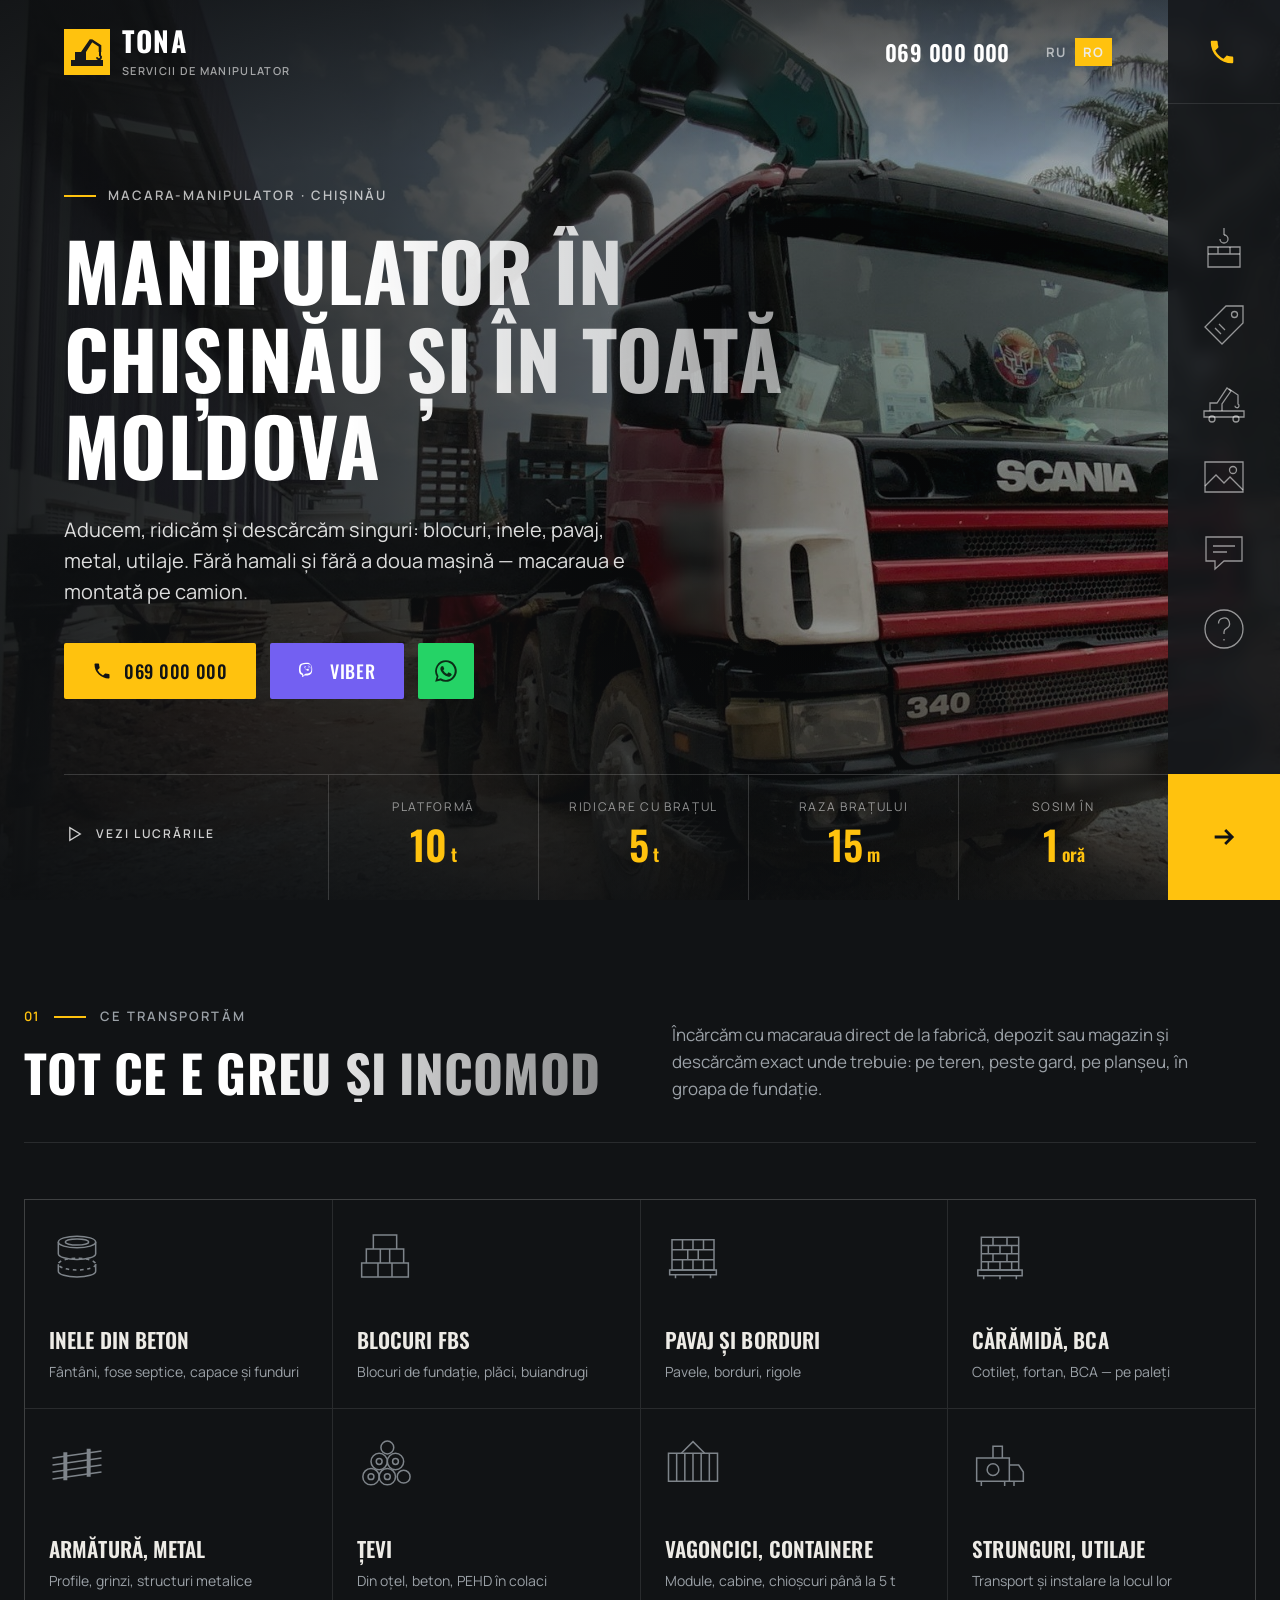
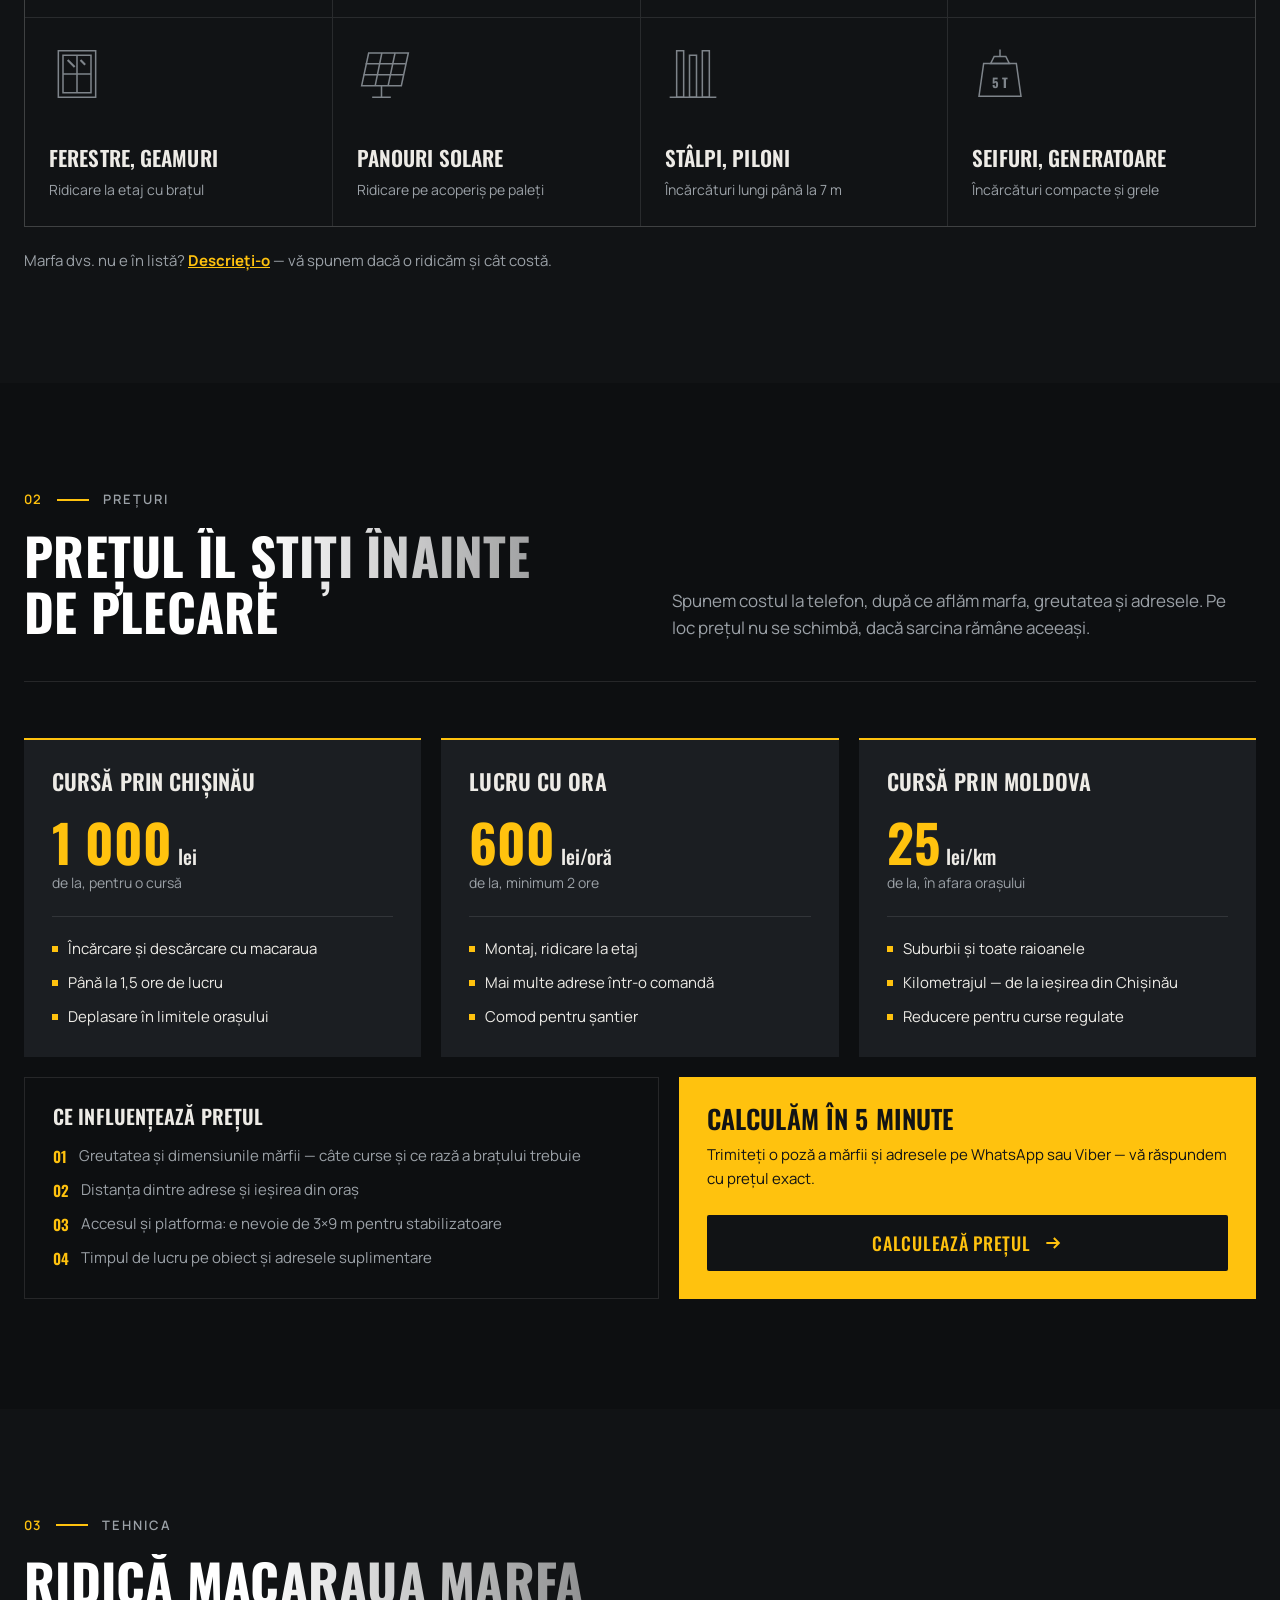
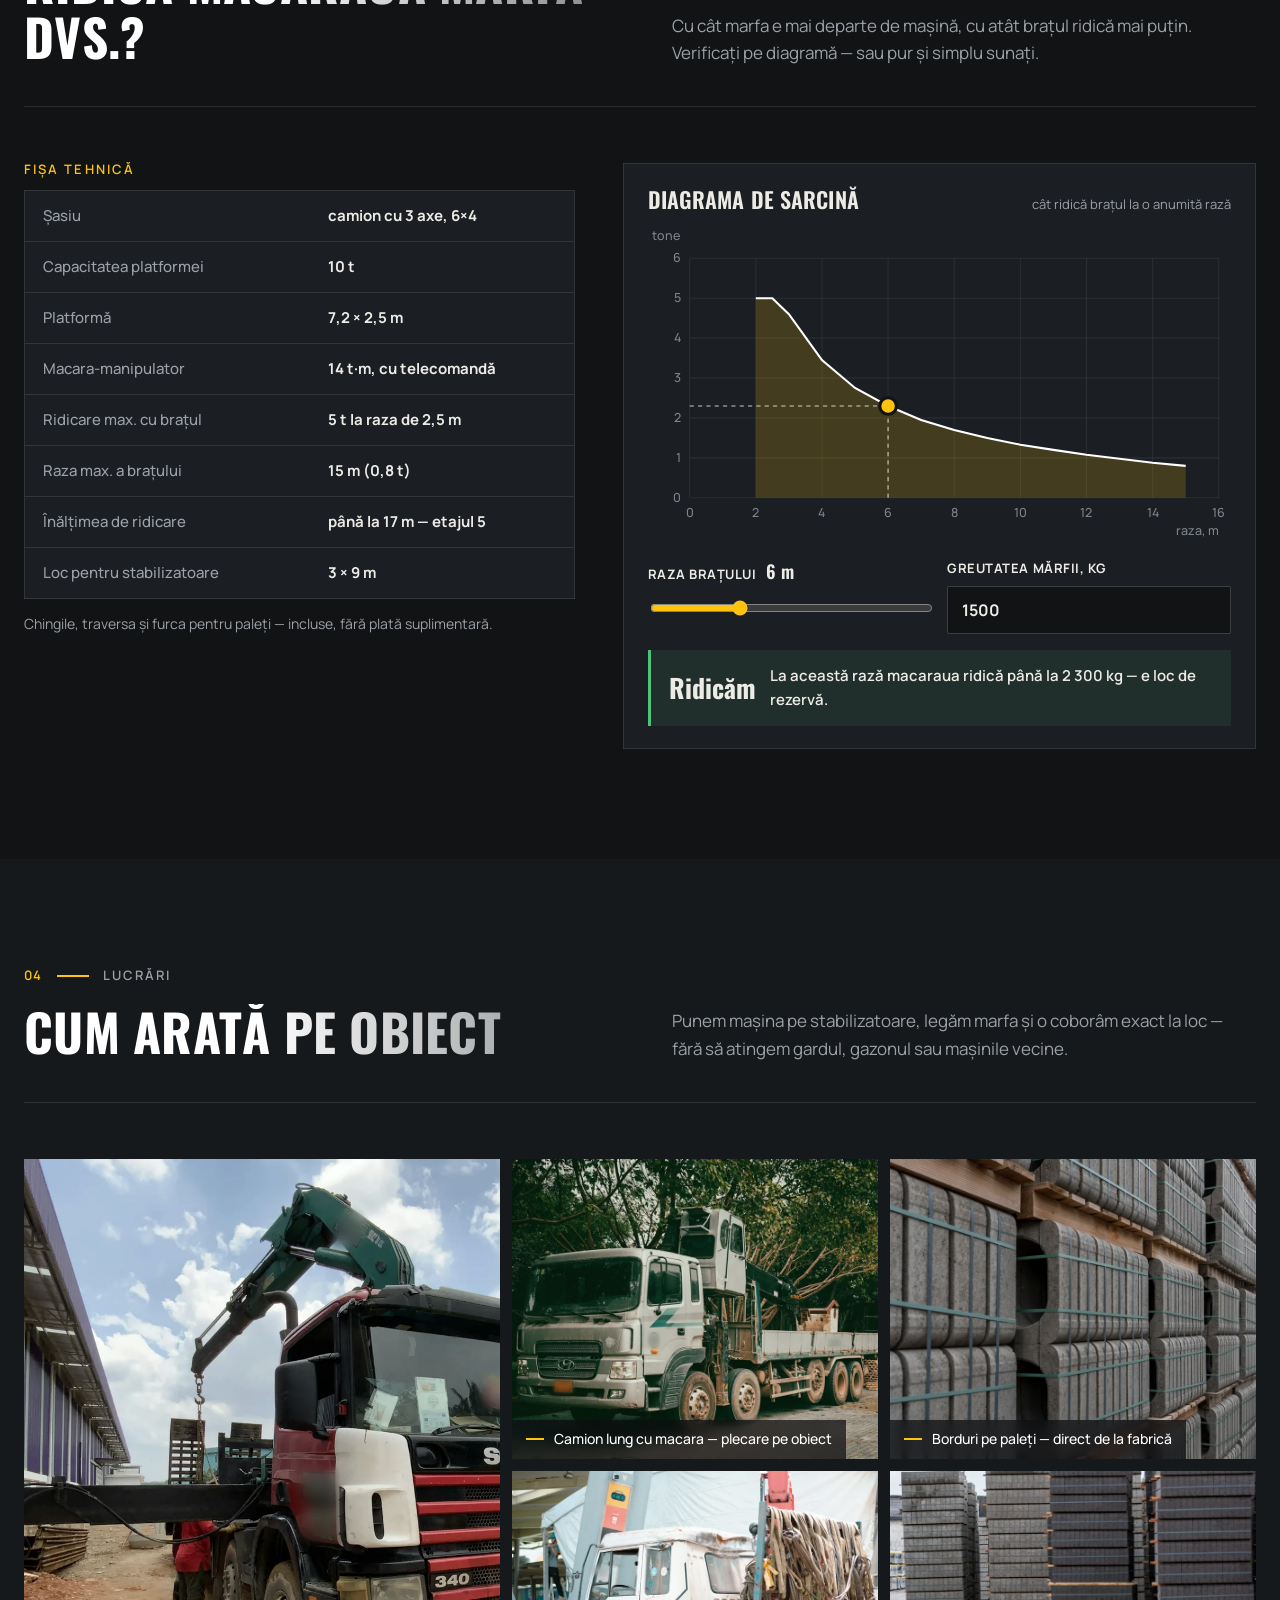
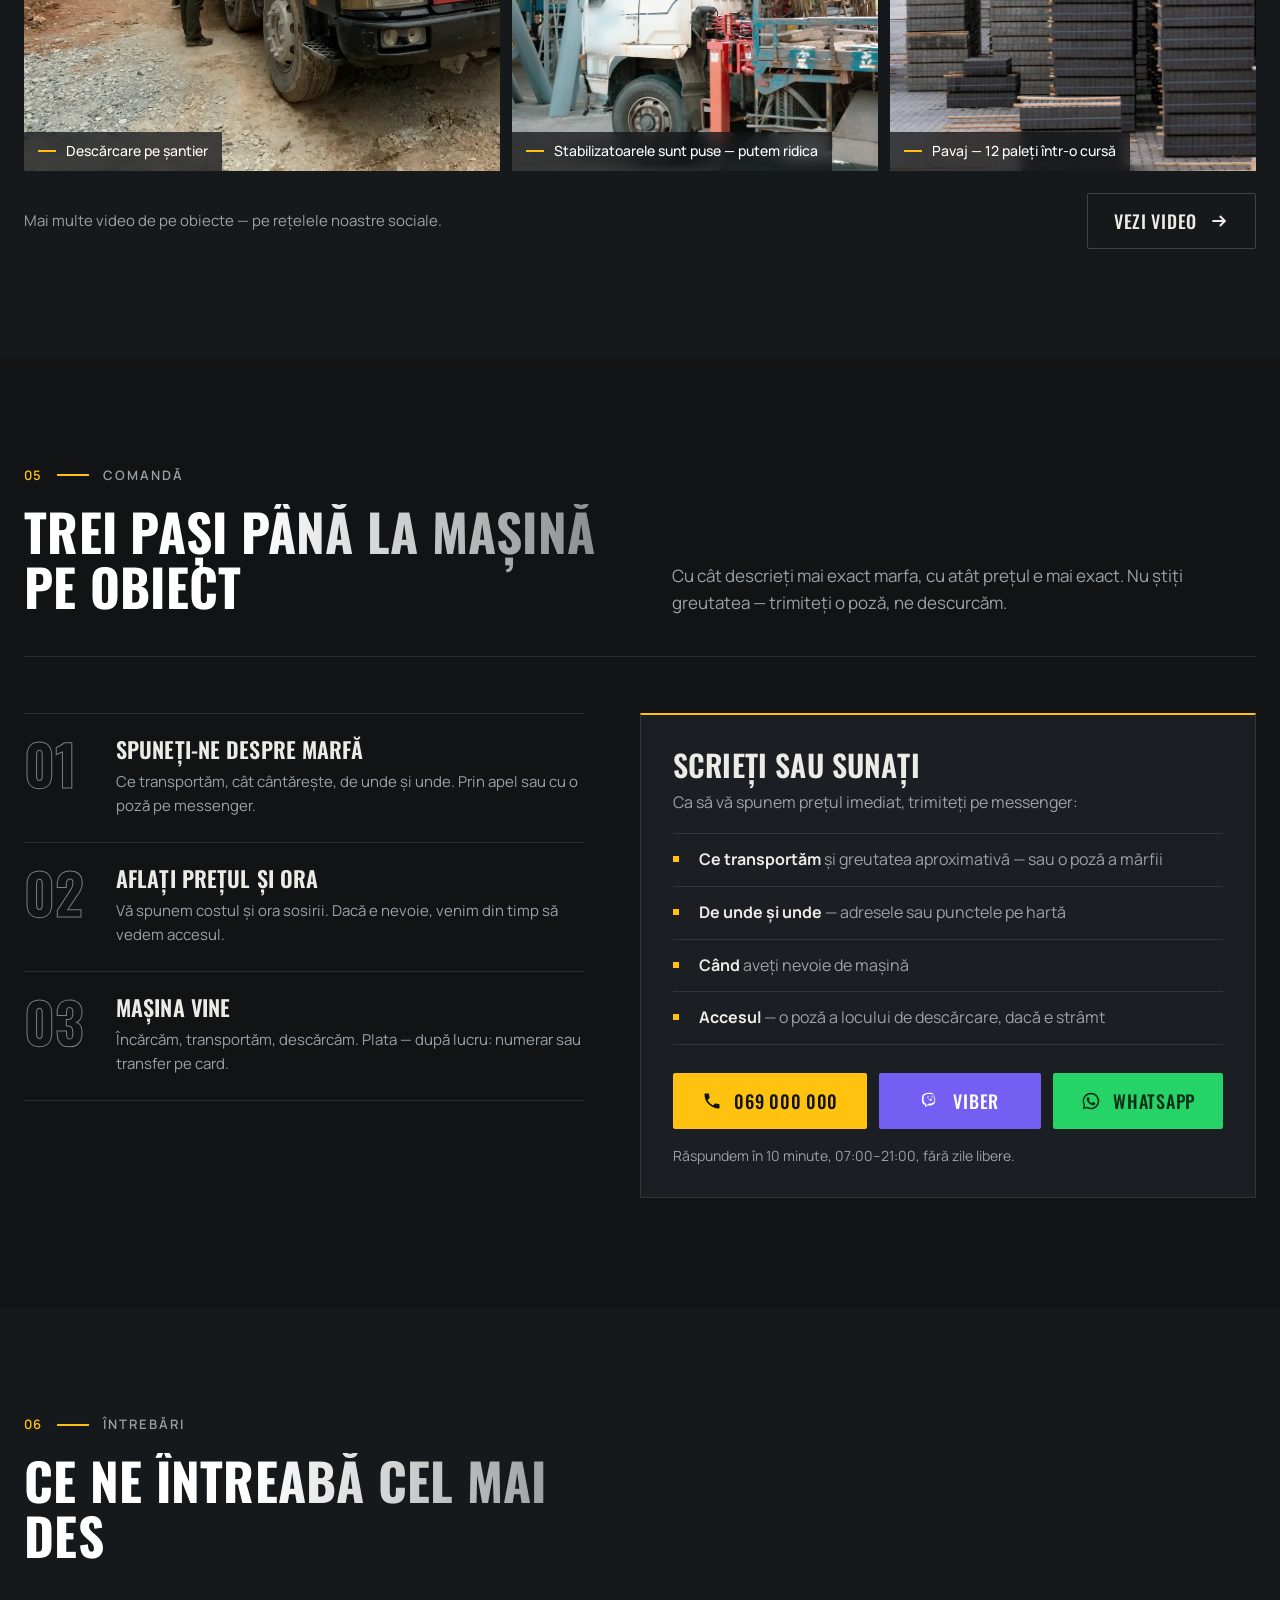
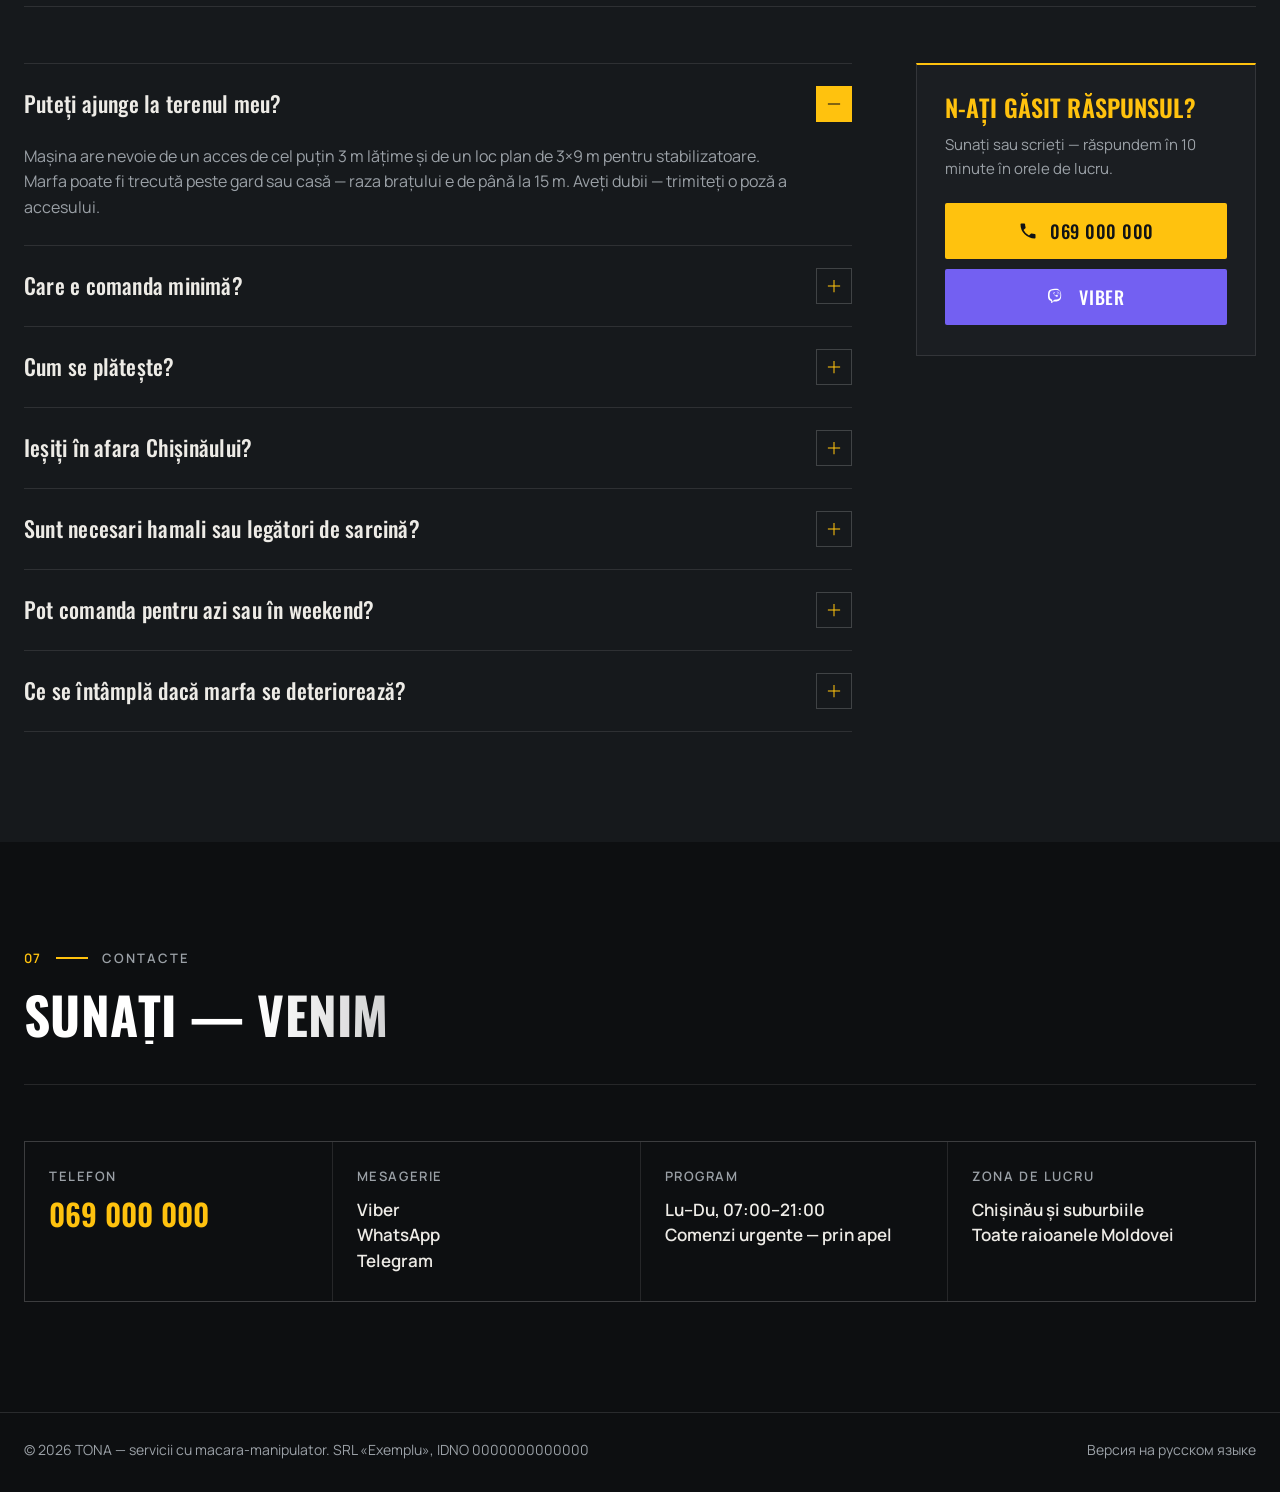
==== commit 1f96d3d3: "Add files via upload" ====
--- a/ro.html
+++ b/ro.html
@@ -99,8 +99,8 @@
       <p class="hero__lead">Aducem, ridicăm și descărcăm singuri: blocuri, inele, pavaj, metal, utilaje. Fără hamali și fără a doua mașină — macaraua e montată pe camion.</p>
       <div class="hero__cta">
         <a class="btn btn--y" href="tel:+37369000000"><svg><use href="#i-phone"/></svg>069 000 000</a>
-        <a class="btn btn--wa" href="https://wa.me/37369000000?text=Bun%C4%83%20ziua!%20Am%20nevoie%20de%20un%20manipulator" target="_blank" rel="noopener"><svg><use href="#i-wa"/></svg>WhatsApp</a>
-        <a class="btn btn--vb btn--sq" href="viber://chat?number=%2B37369000000" aria-label="Scrieți pe Viber"><svg><use href="#i-vb"/></svg></a>
+        <a class="btn btn--vb" href="viber://chat?number=%2B37369000000"><svg><use href="#i-vb"/></svg>Viber</a>
+        <a class="btn btn--wa btn--sq" href="https://wa.me/37369000000?text=Bun%C4%83%20ziua!%20Am%20nevoie%20de%20un%20manipulator" target="_blank" rel="noopener" aria-label="Scrieți pe WhatsApp"><svg><use href="#i-wa"/></svg></a>
       </div>
     </div>
 
@@ -322,8 +322,8 @@
         </ul>
         <div class="reach__btns">
           <a class="btn btn--y" href="tel:+37369000000"><svg><use href="#i-phone"/></svg>069 000 000</a>
+          <a class="btn btn--vb" href="viber://chat?number=%2B37369000000"><svg><use href="#i-vb"/></svg>Viber</a>
           <a class="btn btn--wa" href="https://wa.me/37369000000?text=Bun%C4%83%20ziua!%20Am%20nevoie%20de%20un%20manipulator" target="_blank" rel="noopener"><svg><use href="#i-wa"/></svg>WhatsApp</a>
-          <a class="btn btn--vb" href="viber://chat?number=%2B37369000000"><svg><use href="#i-vb"/></svg>Viber</a>
         </div>
         <p class="reach__note">Răspundem în 10 minute, 07:00–21:00, fără zile libere.</p>
       </div>
@@ -354,7 +354,7 @@
         <h3>N-ați găsit răspunsul?</h3>
         <p>Sunați sau scrieți — răspundem în 10 minute în orele de lucru.</p>
         <a class="btn btn--y" href="tel:+37369000000"><svg><use href="#i-phone"/></svg>069 000 000</a>
-        <a class="btn btn--wa" href="https://wa.me/37369000000" target="_blank" rel="noopener"><svg><use href="#i-wa"/></svg>WhatsApp</a>
+        <a class="btn btn--vb" href="viber://chat?number=%2B37369000000"><svg><use href="#i-vb"/></svg>Viber</a>
       </aside>
     </div>
   </div>
@@ -371,7 +371,7 @@
     </div>
     <div class="contacts rv">
       <div><h3>TELEFON</h3><a class="big" href="tel:+37369000000">069 000 000</a></div>
-      <div><h3>MESAGERIE</h3><a href="https://wa.me/37369000000" target="_blank" rel="noopener">WhatsApp</a><a href="viber://chat?number=%2B37369000000">Viber</a><a href="https://t.me/" target="_blank" rel="noopener">Telegram</a></div>
+      <div><h3>MESAGERIE</h3><a href="viber://chat?number=%2B37369000000">Viber</a><a href="https://wa.me/37369000000" target="_blank" rel="noopener">WhatsApp</a><a href="https://t.me/" target="_blank" rel="noopener">Telegram</a></div>
       <div><h3>PROGRAM</h3><p>Lu–Du, 07:00–21:00</p><p>Comenzi urgente — prin apel</p></div>
       <div><h3>ZONA DE LUCRU</h3><p>Chișinău și suburbiile</p><p>Toate raioanele Moldovei</p></div>
     </div>
@@ -390,8 +390,8 @@
 
 <nav class="mbar" aria-label="Contact rapid">
   <a class="mbar__call" href="tel:+37369000000"><svg><use href="#i-phone"/></svg>Apel</a>
+  <a class="mbar__vb" href="viber://chat?number=%2B37369000000"><svg><use href="#i-vb"/></svg>Viber</a>
   <a class="mbar__wa" href="https://wa.me/37369000000" target="_blank" rel="noopener"><svg><use href="#i-wa"/></svg>WhatsApp</a>
-  <a class="mbar__vb" href="viber://chat?number=%2B37369000000"><svg><use href="#i-vb"/></svg>Viber</a>
 </nav>
 
 <script src="main.js"></script>
--- a/style.css
+++ b/style.css
@@ -423,7 +423,7 @@
   .reach__btns{grid-template-columns:1fr 1fr}
   .reach__btns .btn--y{grid-column:1/-1}
   body{padding-bottom:68px}
-  .mbar{display:grid;grid-template-columns:1fr 1fr 1fr;position:fixed;left:0;right:0;bottom:0;z-index:50;height:64px;border-top:3px solid var(--ink)}
+  .mbar{display:none;grid-template-columns:1fr 1fr 1fr;position:fixed;left:0;right:0;bottom:0;z-index:50;height:64px;border-top:3px solid var(--ink)}
   .mbar a{display:flex;align-items:center;justify-content:center;gap:8px;text-decoration:none;font:600 16px/1 var(--head);text-transform:uppercase;letter-spacing:.04em}
   .mbar svg{width:22px;height:22px}
   .mbar__call{background:var(--y);color:var(--ink)}
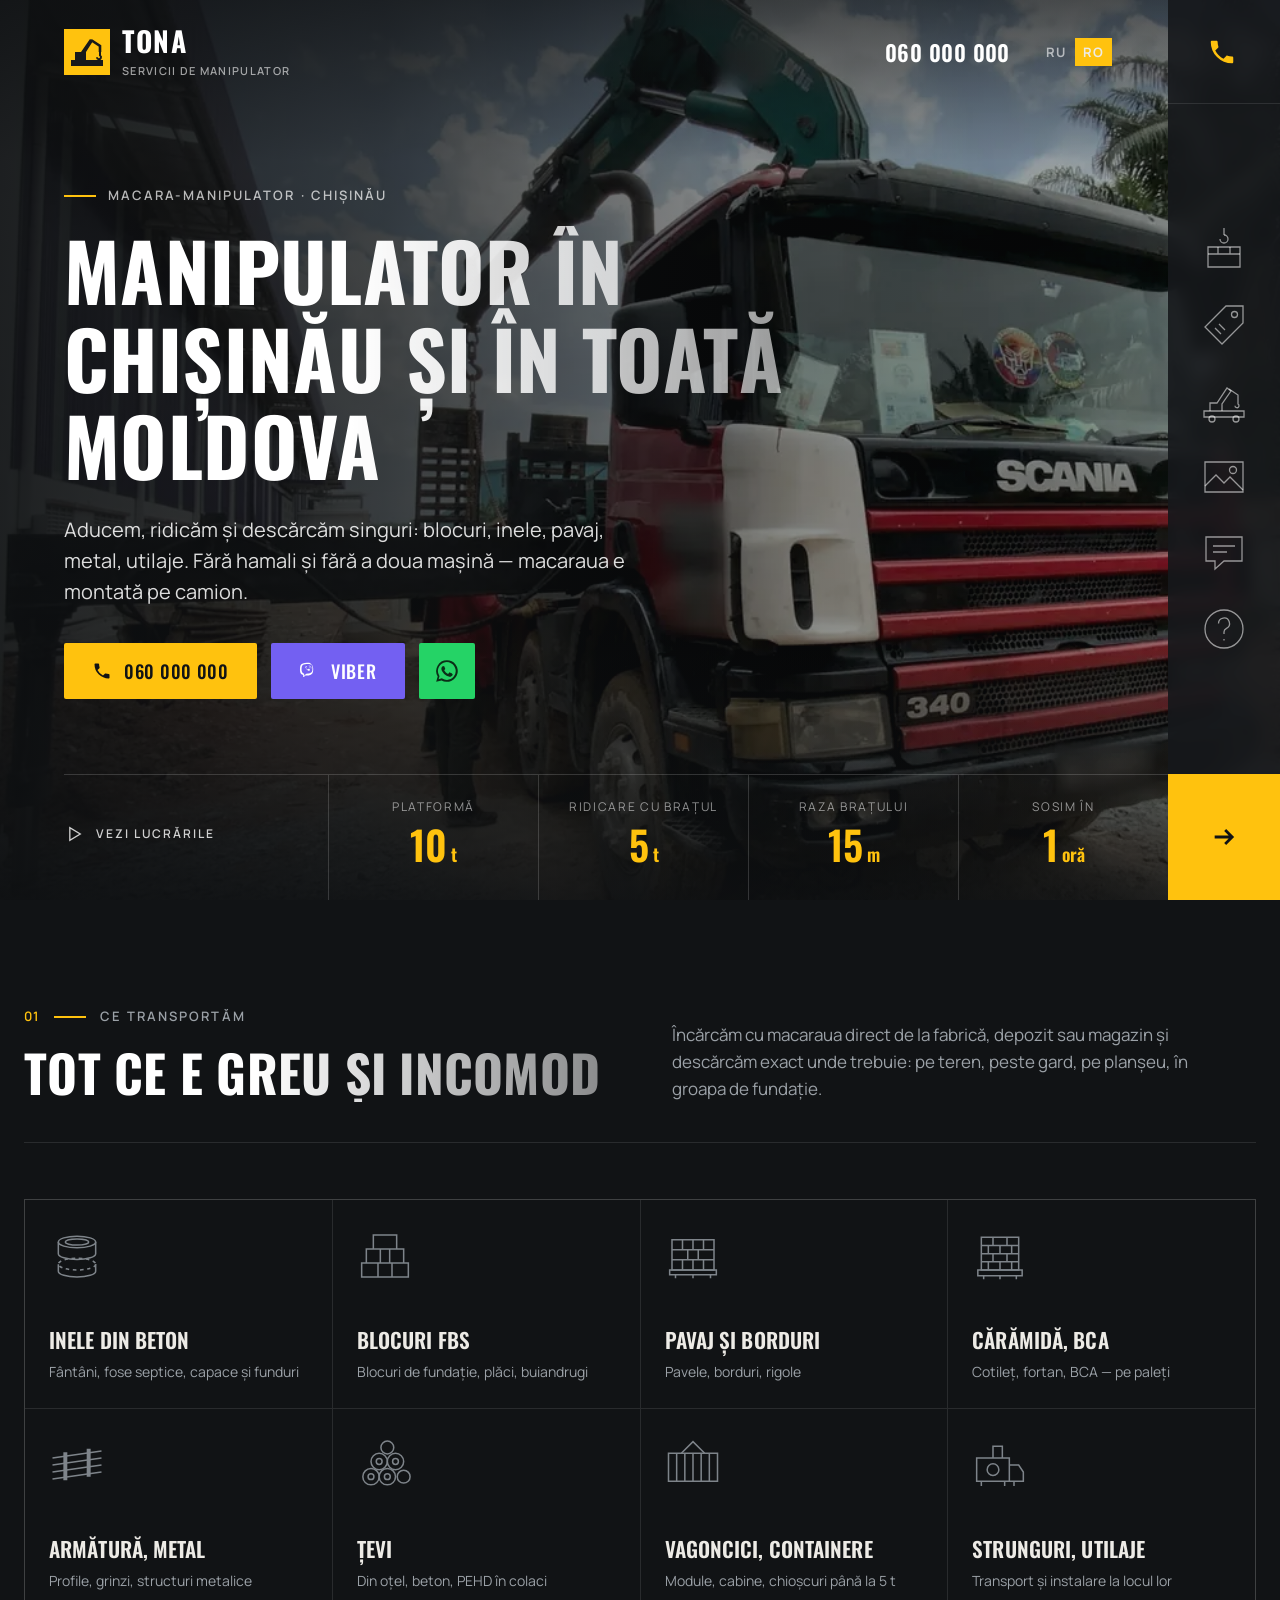
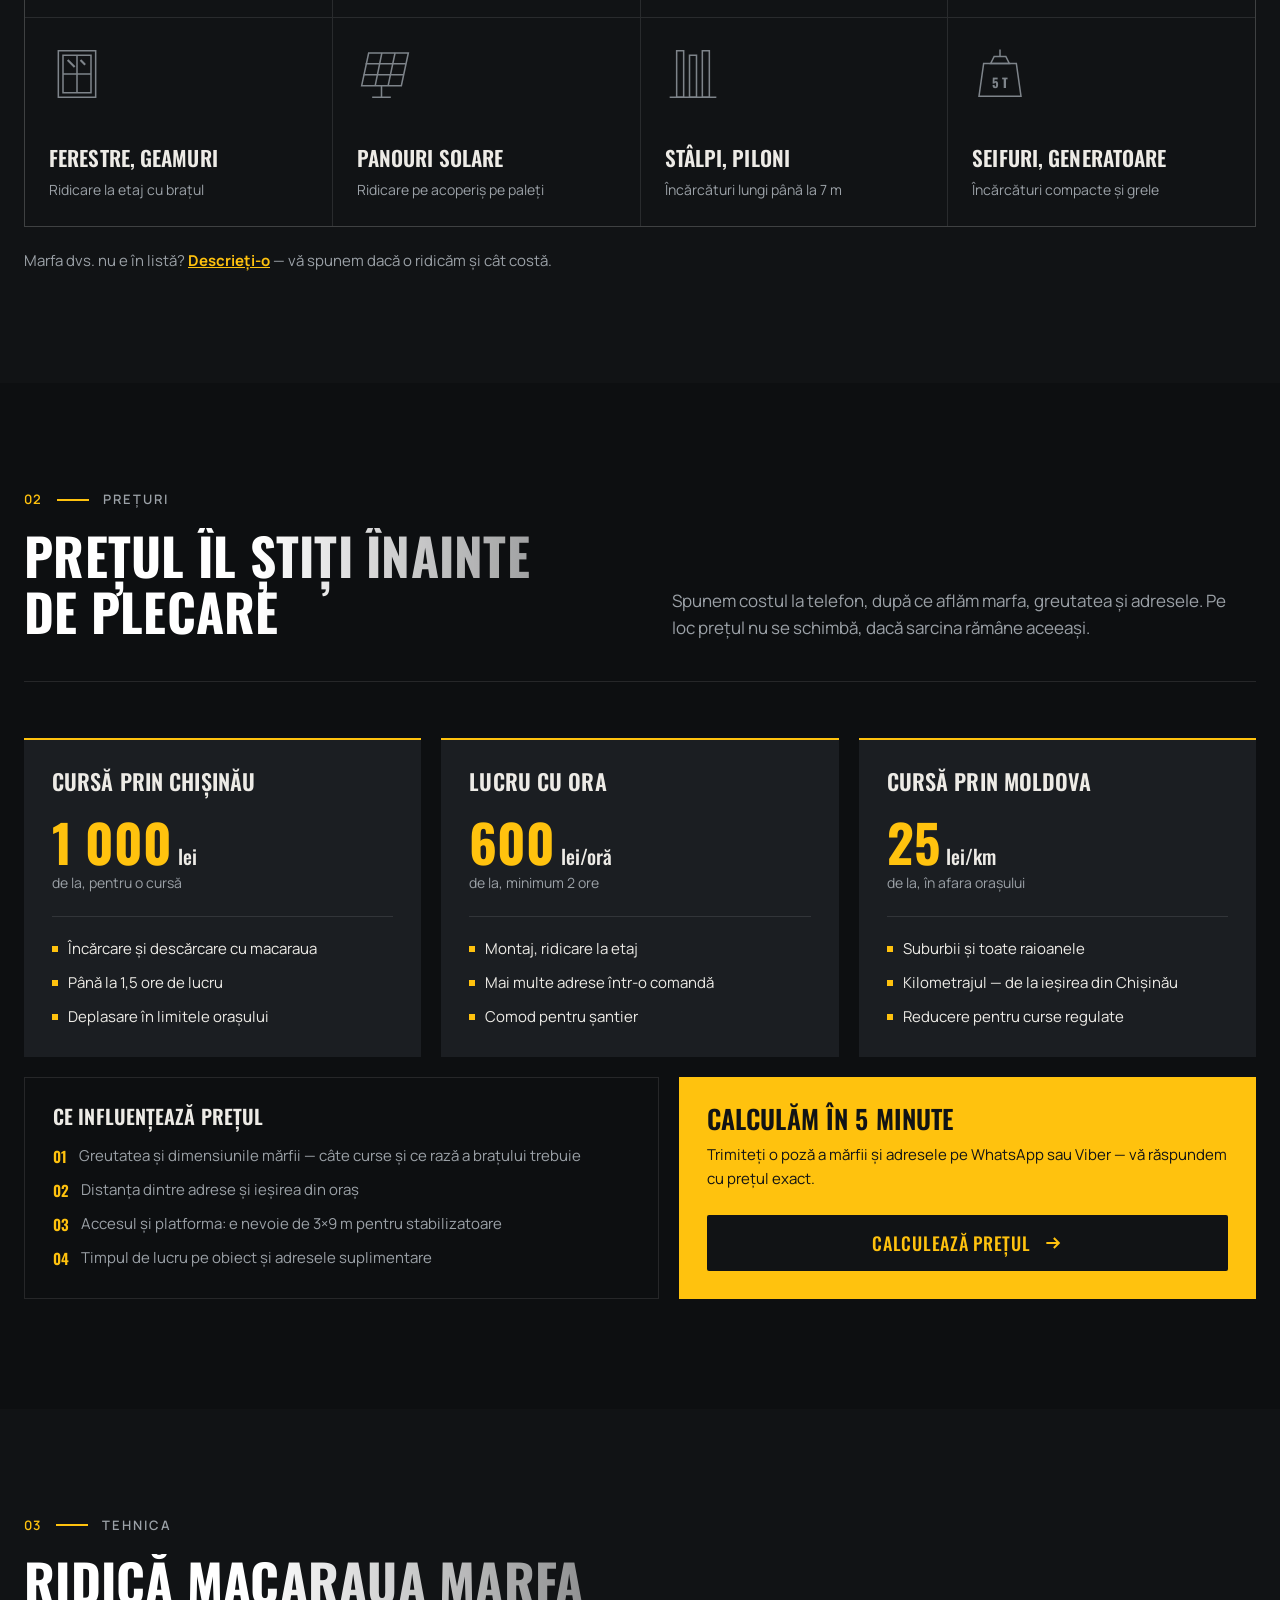
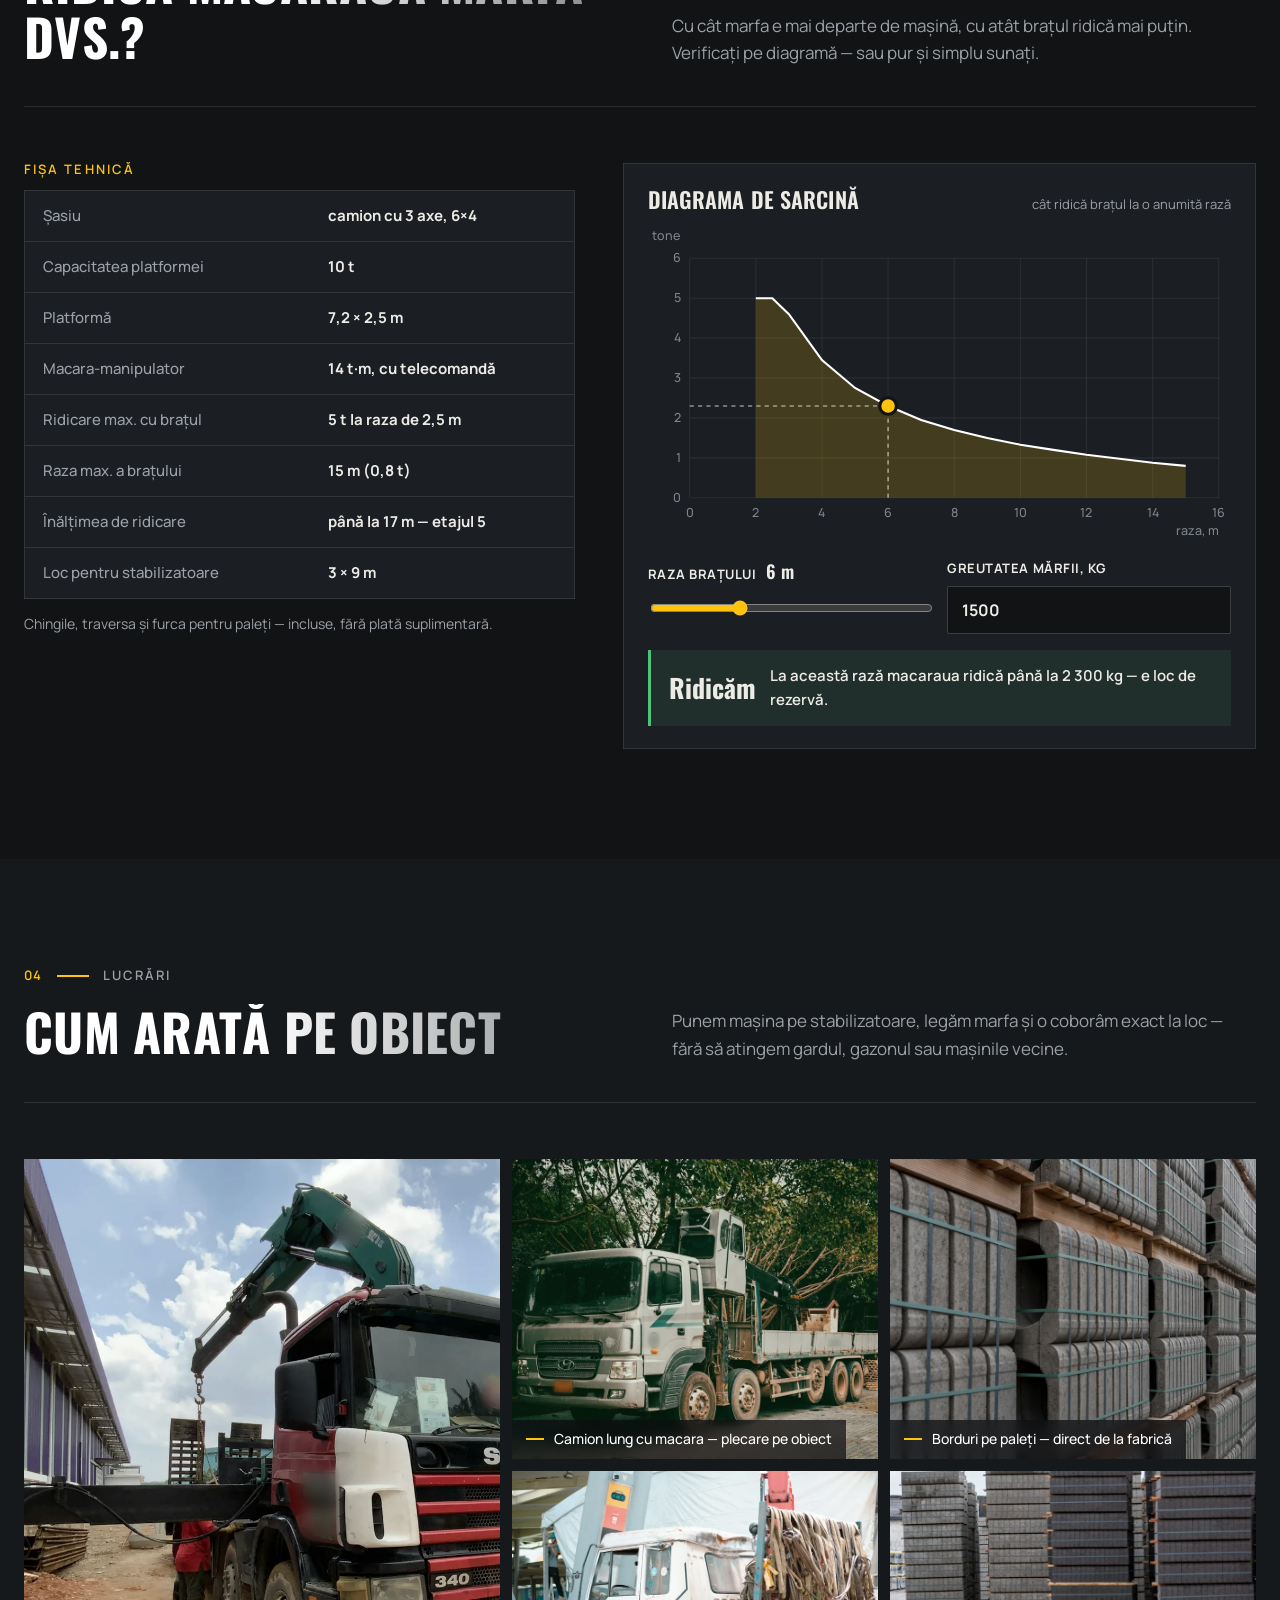
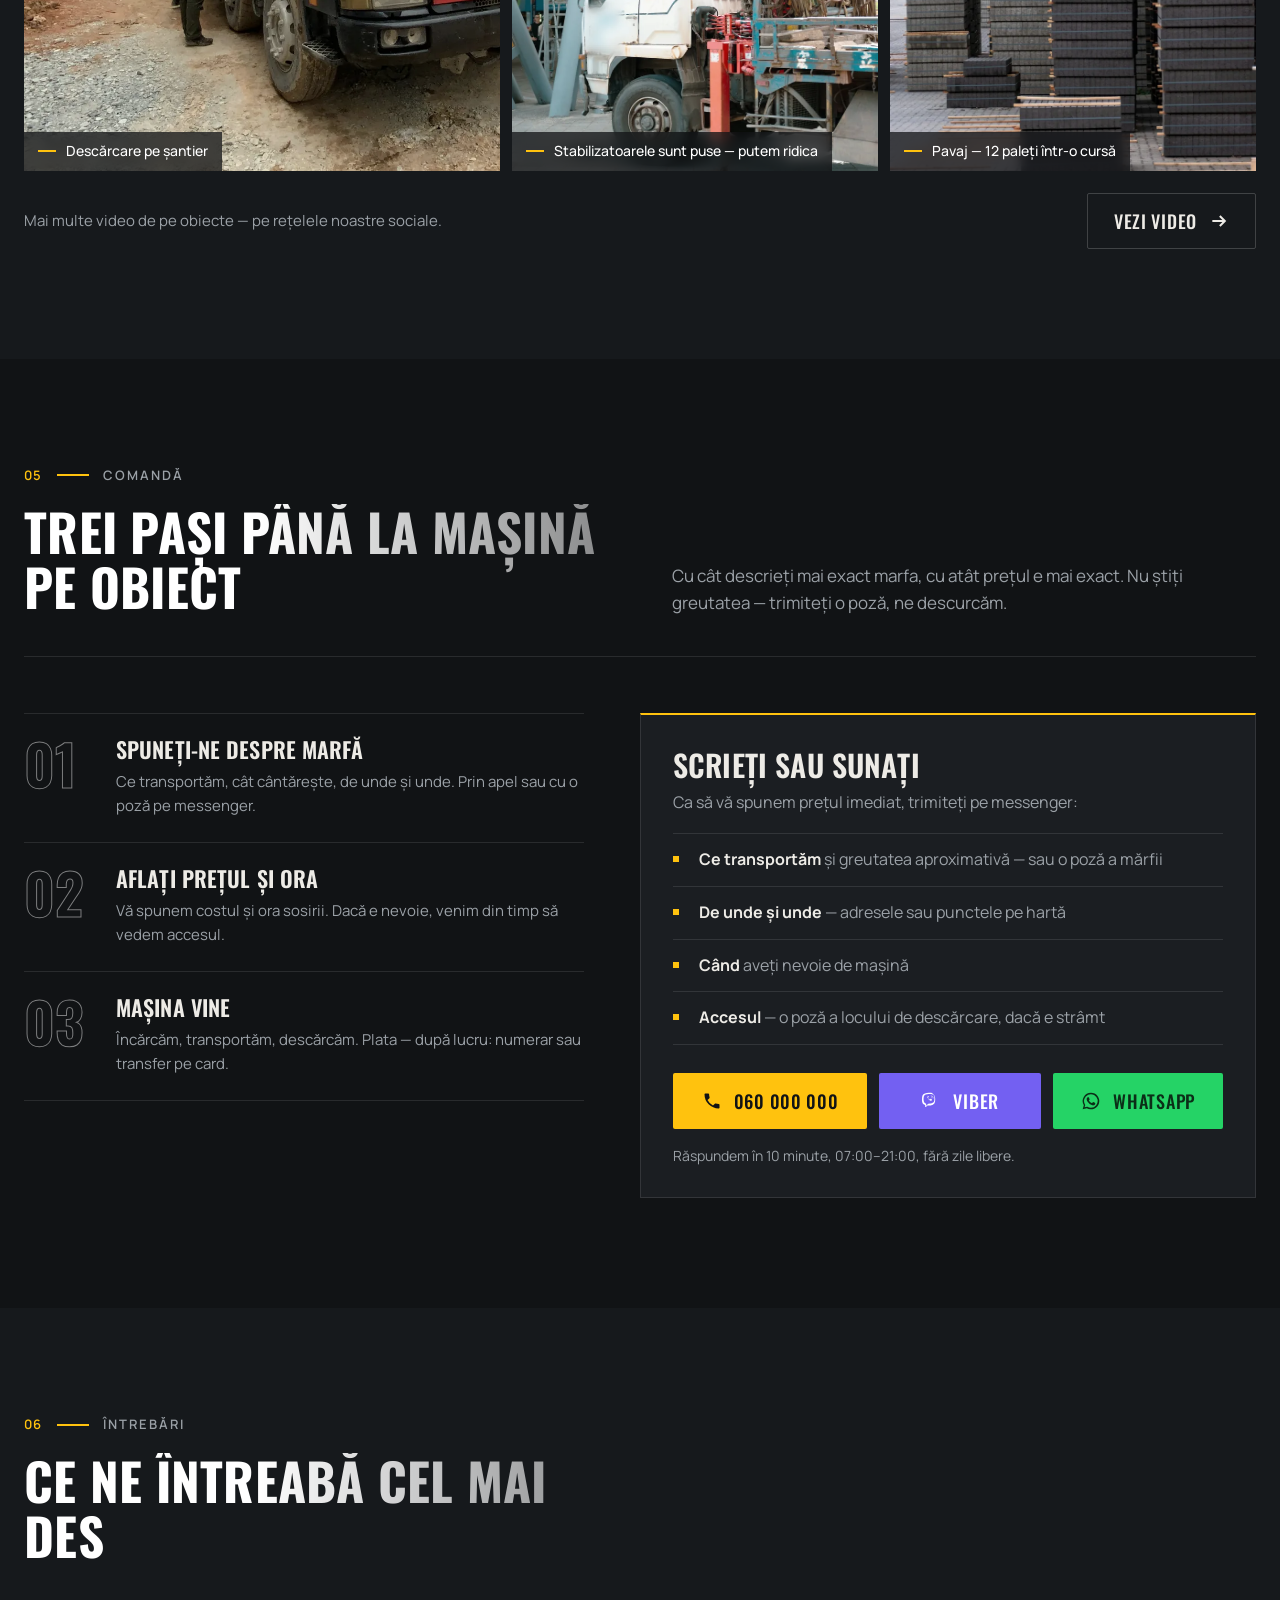
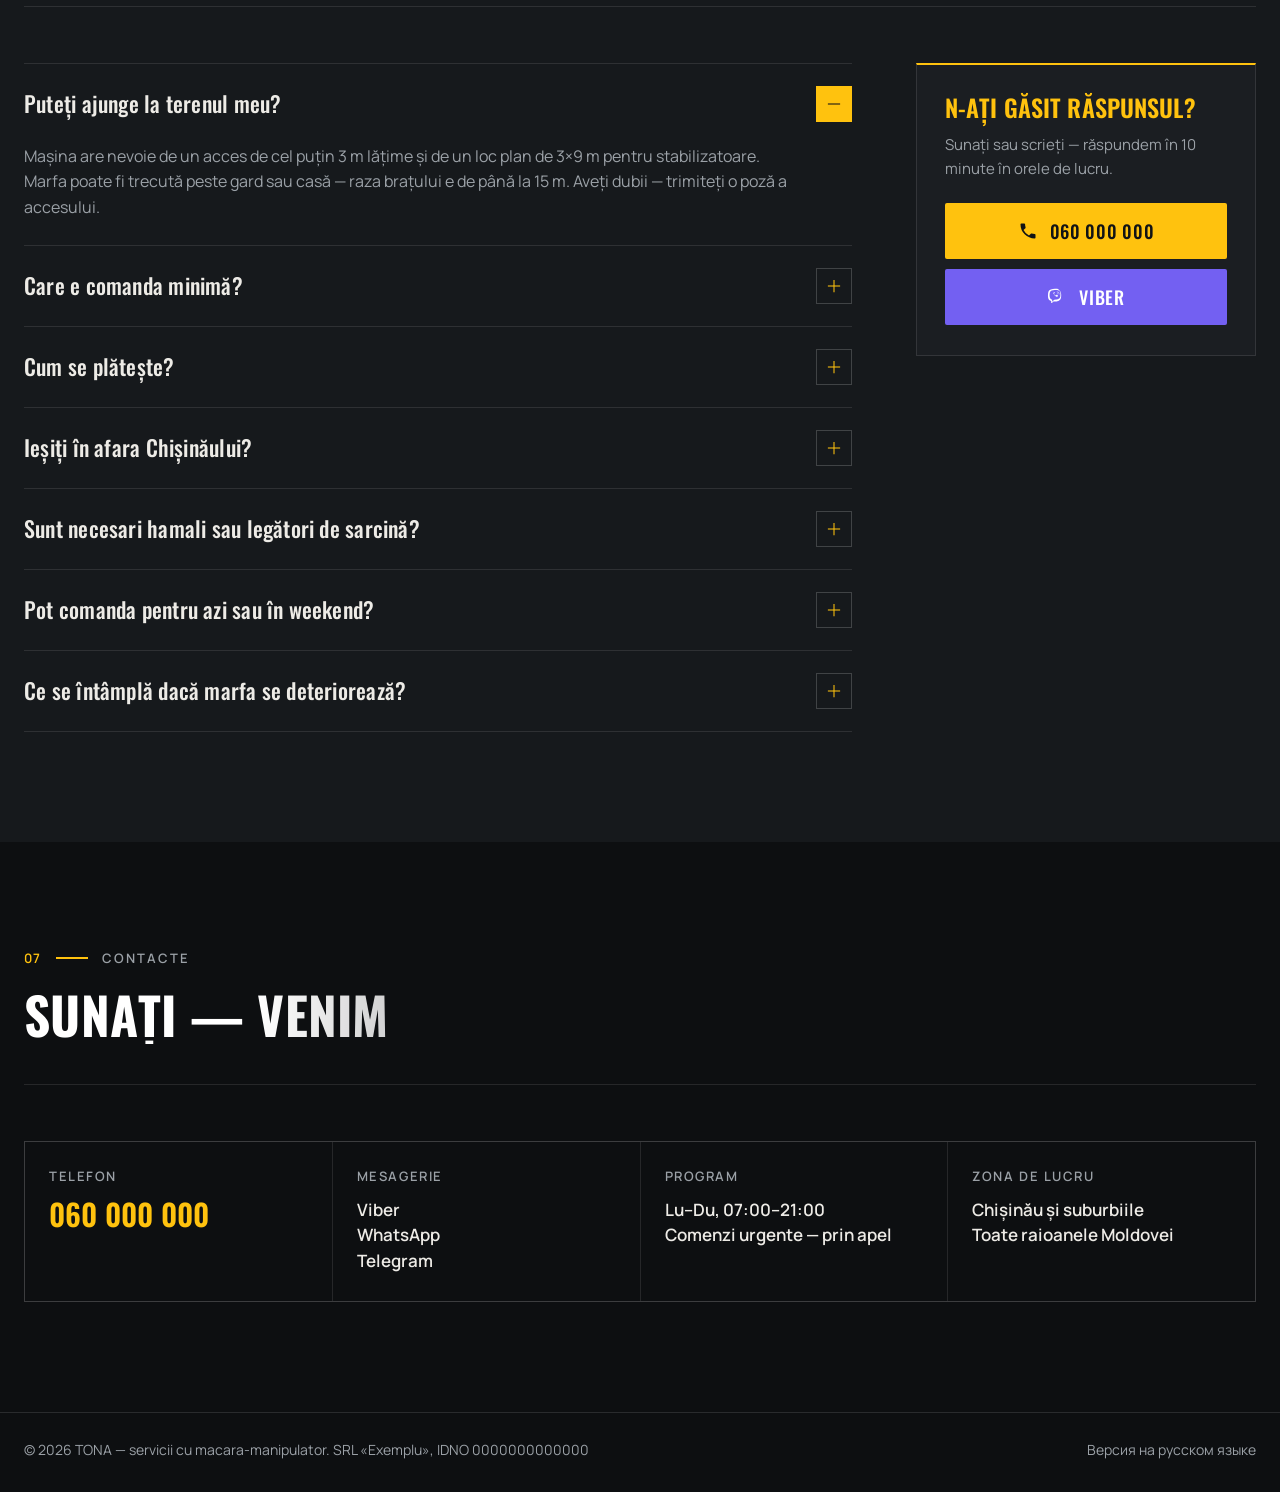
==== commit 390c42b6: "Add files via upload" ====
--- a/ro.html
+++ b/ro.html
@@ -1,399 +1,399 @@
-<!doctype html>
-<html lang="ro">
-<head>
-<meta charset="utf-8">
-<meta name="viewport" content="width=device-width,initial-scale=1">
-<title>Manipulator în Chișinău și în toată Moldova — TONA | 069 000 000</title>
-<meta name="description" content="Camion cu macara-manipulator: platformă 10 t, braț 5 t, rază 15 m. Transport inele din beton, blocuri FBS, pavaj, metal și utilaje în Chișinău și toată Moldova. Prețuri de la 1 000 lei, sosim în 1 oră.">
-<link rel="canonical" href="https://webonix-md.github.io/manipulator-dark/ro.html">
-<link rel="alternate" hreflang="ru" href="https://webonix-md.github.io/manipulator-dark/">
-<link rel="alternate" hreflang="ro" href="https://webonix-md.github.io/manipulator-dark/ro.html">
-<link rel="alternate" hreflang="x-default" href="https://webonix-md.github.io/manipulator-dark/">
-<meta property="og:type" content="website">
-<meta property="og:title" content="Manipulator în Chișinău și în toată Moldova — TONA">
-<meta property="og:description" content="Platformă 10 t · braț 5 t · rază 15 m. Prețuri de la 1 000 lei. Sunați: 069 000 000">
-<meta property="og:url" content="https://webonix-md.github.io/manipulator-dark/ro.html">
-<meta property="og:image" content="https://webonix-md.github.io/manipulator-dark/img/og/og-square-ro.jpg">
-<meta property="og:image:width" content="1200">
-<meta property="og:image:height" content="1200">
-<meta property="og:locale" content="ro_RO">
-<meta name="theme-color" content="#1D2023">
-<link rel="icon" href="favicon.svg" type="image/svg+xml">
-<link rel="preload" href="fonts/oswald-cyrillic.woff2" as="font" type="font/woff2" crossorigin>
-<link rel="preload" href="img/hero.jpg" as="image" media="(min-width:961px)">
-<link rel="preload" href="img/hero-m.webp" as="image" media="(max-width:960px)">
-<link rel="stylesheet" href="style.css">
-<script type="application/ld+json">
-{"@context":"https://schema.org","@type":"LocalBusiness","name":"TONA — servicii de manipulator","telephone":"+37369000000","areaServed":"Moldova","address":{"@type":"PostalAddress","addressLocality":"Chișinău","addressCountry":"MD"},"openingHours":"Mo-Su 07:00-21:00","priceRange":"de la 1000 MDL"}
-</script>
-</head>
-<body>
-
-<!-- ===== Iconițe ===== -->
-<svg width="0" height="0" style="position:absolute" aria-hidden="true">
-  <symbol id="i-phone" viewBox="0 0 24 24"><path fill="currentColor" d="M6.6 10.8a15.1 15.1 0 0 0 6.6 6.6l2.2-2.2c.3-.3.7-.4 1-.2 1.1.4 2.3.6 3.6.6.6 0 1 .4 1 1V20c0 .6-.4 1-1 1A17 17 0 0 1 3 4c0-.6.4-1 1-1h3.5c.6 0 1 .4 1 1 0 1.3.2 2.5.6 3.6.1.3 0 .7-.2 1l-2.3 2.2z"/></symbol>
-  <symbol id="i-wa" viewBox="0 0 24 24"><path fill="currentColor" d="M12 2a10 10 0 0 0-8.6 15.1L2 22l5-1.3A10 10 0 1 0 12 2zm0 18.2c-1.6 0-3.1-.4-4.4-1.2l-.3-.2-3 .8.8-2.9-.2-.3A8.2 8.2 0 1 1 12 20.2zm4.5-6.1c-.2-.1-1.5-.7-1.7-.8-.2-.1-.4-.1-.6.1l-.8 1c-.1.2-.3.2-.5.1-.2-.1-1-.4-2-1.2-.7-.7-1.2-1.5-1.4-1.7-.1-.2 0-.4.1-.5l.4-.4.3-.4v-.5l-.8-1.9c-.2-.5-.4-.4-.6-.4h-.5c-.2 0-.5.1-.7.3-.2.3-.9.9-.9 2.2s.9 2.5 1 2.7c.1.2 1.8 2.8 4.4 3.9 1.6.7 2.3.8 3.1.6.5-.1 1.5-.6 1.7-1.2.2-.6.2-1.1.2-1.2-.1-.1-.3-.2-.5-.3z"/></symbol>
-  <symbol id="i-vb" viewBox="0 0 24 24"><path fill="currentColor" d="M11.4 2C9.2 2 4.6 2.4 2.9 4 1.7 5.2 1.3 7 1.2 9.2c-.1 2.2-.2 6.4 3.8 7.6v1.7s0 .7.4.8c.6.2.9-.3 1.4-.9l.9-1c2.7.2 4.8-.3 5.1-.4.5-.2 3.6-.6 4.1-4.6.5-4.2-.2-6.8-1.6-8C14 2.2 12.2 2 11.4 2zm.2 1.6c.7 0 2.2.2 3.2 1 1.1.9 1.6 3.1 1.2 6.6-.4 3.2-2.7 3.4-3.1 3.6-.2.1-2 .5-4.3.4l-2.4 2.5v-2.5c-3.3-.9-3.1-4.4-3.1-6.2.1-1.9.4-3.4 1.4-4.3 1.4-1.2 5.3-1.1 7.1-1.1zm.1 1.9c-.2 0-.2.3 0 .3 1.7 0 3.2 1.1 3.2 3.3 0 .2.3.2.3 0 0-2.4-1.6-3.6-3.5-3.6zm-2.8.6c-.2 0-.4.1-.6.2-.4.3-.8.8-.7 1.2.1.4 1.3 3.2 4 4.3.4.2.8 0 1.1-.4l.4-.5c.2-.3.1-.6-.1-.8l-1-.7c-.3-.2-.6 0-.7.1l-.4.5c-.2.2-.5.2-.5.2-1.6-.4-2-2-2-2s0-.3.2-.5l.5-.4c.2-.1.3-.4.1-.7l-.7-1c-.1-.2-.3-.3-.5-.3zm3.1.3c-.2 0-.2.3 0 .3 1.1.1 1.9.8 1.9 2.1 0 .2.3.2.3 0 0-1.4-.9-2.3-2.2-2.4zm.1 1.1c-.2 0-.2.3 0 .3.5 0 .8.4.8.9 0 .2.3.2.3 0 0-.7-.4-1.2-1.1-1.2z"/></symbol>
-  <symbol id="i-arrow" viewBox="0 0 24 24"><path fill="none" stroke="currentColor" stroke-width="2.4" d="M4 12h15M13 6l6 6-6 6"/></symbol>
-  <symbol id="i-play" viewBox="0 0 24 24"><path fill="none" stroke="currentColor" stroke-width="1.6" d="M7 4.5v15L19.5 12z"/></symbol>
-  <symbol id="i-check" viewBox="0 0 24 24"><path fill="none" stroke="currentColor" stroke-width="3" d="M4 12.5l5 5L20 6.5"/></symbol>
-
-  <!-- Пункты меню в боковой колонке: контурные иконки 48×48 -->
-  <symbol id="m-cargo" viewBox="0 0 48 48"><g fill="none" stroke="currentColor"><path d="M24 3v7"/><path d="M24 10a4 4 0 1 1-4 4"/><path d="M8 22h32v20H8z"/><path d="M8 29h32M18 22v7M30 22v7"/></g></symbol>
-  <symbol id="m-price" viewBox="0 0 48 48"><g fill="none" stroke="currentColor"><path d="M26 5h17v17L22 43 5 26z"/><circle cx="34.5" cy="13.5" r="3"/><path d="M15 27l6 6M19 23l6 6"/></g></symbol>
-  <symbol id="m-tech" viewBox="0 0 48 48"><g fill="none" stroke="currentColor"><path d="M4 34h40v6H4z"/><circle cx="12" cy="42" r="3"/><circle cx="36" cy="42" r="3"/><path d="M10 34V26h7l10-15 4 3-9 13v7"/><path d="M29 12l9 6v6"/><path d="M38 24v3a2 2 0 1 1-3 1.7"/></g></symbol>
-  <symbol id="m-works" viewBox="0 0 48 48"><g fill="none" stroke="currentColor"><path d="M5 9h38v30H5z"/><path d="M5 33l11-11 8 8 6-6 13 13"/><circle cx="33" cy="17" r="3.5"/></g></symbol>
-  <symbol id="m-order" viewBox="0 0 48 48"><g fill="none" stroke="currentColor"><path d="M6 8h36v24H24l-9 8v-8H6z"/><path d="M13 17h22M13 23h14"/></g></symbol>
-  <symbol id="m-faq" viewBox="0 0 48 48"><g fill="none" stroke="currentColor"><circle cx="24" cy="24" r="19"/><path d="M18.5 18.5a5.5 5.5 0 1 1 8 4.9c-1.6.8-2.5 2-2.5 3.6V29"/><path d="M24 34v1.5"/></g></symbol>
-  <!-- Mărfuri: iconițe 48×48 -->
-  <symbol id="c-rings" viewBox="0 0 48 48"><g fill="none" stroke="currentColor"><ellipse cx="24" cy="12" rx="16" ry="5"/><ellipse cx="24" cy="12" rx="10" ry="2.6"/><path d="M8 12v10c0 2.8 7.2 5 16 5s16-2.2 16-5V12"/><ellipse cx="24" cy="31" rx="16" ry="5" stroke-dasharray="3 3"/><path d="M8 31v6c0 2.8 7.2 5 16 5s16-2.2 16-5v-6"/></g></symbol>
-  <symbol id="c-blocks" viewBox="0 0 48 48"><g fill="none" stroke="currentColor"><path d="M4 30h40v12H4zM8 18h32v12H8zM14 6h20v12H14z"/><path d="M18 30v12M30 30v12M20 18v12M28 18v12"/></g></symbol>
-  <symbol id="c-paving" viewBox="0 0 48 48"><g fill="none" stroke="currentColor"><path d="M6 10h36v26H6z"/><path d="M6 18.7h36M6 27.3h36M15 10v8.7M24 10v8.7M33 10v8.7M19.5 18.7v8.6M28.5 18.7v8.6M15 27.3V36M24 27.3V36M33 27.3V36"/><path d="M4 36h40v4H4zM9 40v3M24 40v3M39 40v3"/></g></symbol>
-  <symbol id="c-bricks" viewBox="0 0 48 48"><g fill="none" stroke="currentColor"><path d="M8 8h32v28H8z"/><path d="M8 15h32M8 22h32M8 29h32M18 8v7M30 8v7M14 15v7M24 15v7M34 15v7M18 22v7M30 22v7M14 29v7M24 29v7M34 29v7"/><path d="M5 36h38v5H5zM10 41v3M24 41v3M38 41v3"/></g></symbol>
-  <symbol id="c-rebar" viewBox="0 0 48 48"><g fill="none" stroke="currentColor"><path d="M3 18l42-6M3 24l42-6M3 30l42-6M3 36l42-6"/><path d="M14 13v24M34 10v24" stroke-width="3.4"/></g></symbol>
-  <symbol id="c-pipes" viewBox="0 0 48 48"><g fill="none" stroke="currentColor"><circle cx="12" cy="34" r="7"/><circle cx="26" cy="34" r="7"/><circle cx="40" cy="34" r="5.5"/><circle cx="19" cy="21" r="7"/><circle cx="33" cy="21" r="7"/><circle cx="26" cy="9" r="5.5"/><circle cx="12" cy="34" r="2.5"/><circle cx="26" cy="34" r="2.5"/><circle cx="19" cy="21" r="2.5"/><circle cx="33" cy="21" r="2.5"/></g></symbol>
-  <symbol id="c-container" viewBox="0 0 48 48"><g fill="none" stroke="currentColor"><path d="M3 14h42v24H3z"/><path d="M10 14v24M17 14v24M24 14v24M31 14v24M38 14v24"/><path d="M14 14 24 4l10 10"/></g></symbol>
-  <symbol id="c-machine" viewBox="0 0 48 48"><g fill="none" stroke="currentColor"><path d="M4 18h28v20H4zM32 24h8l4 6v8H32z"/><circle cx="18" cy="28" r="5"/><path d="M8 38v4M28 38v4M36 38v4M18 18V8h8v10"/></g></symbol>
-  <symbol id="c-window" viewBox="0 0 48 48"><g fill="none" stroke="currentColor"><path d="M8 4h32v40H8z"/><path d="M12 8h24v32H12zM24 8v32M12 24h24"/><path d="M16 12l6 6M27 12l4 4" stroke-width="1.8"/></g></symbol>
-  <symbol id="c-solar" viewBox="0 0 48 48"><g fill="none" stroke="currentColor"><path d="M10 6h34L38 34H4z"/><path d="M7.4 15.3h34.4M5.7 24.7h34.6M21.3 6 15.6 34M32.6 6l-5.9 28"/><path d="M21 34v10M13 44h16"/></g></symbol>
-  <symbol id="c-poles" viewBox="0 0 48 48"><g fill="none" stroke="currentColor"><path d="M10 4h6v40h-6zM21 8h6v36h-6zM32 4h6v40h-6z"/><path d="M4 44h40"/></g></symbol>
-  <symbol id="c-heavy" viewBox="0 0 48 48"><g fill="none" stroke="currentColor"><path d="M24 3v6"/><path d="M19 9h10l3 6H16z"/><path d="M10 15h28l4 28H6z"/><text x="24" y="36" text-anchor="middle" font-family="Oswald,Arial" font-weight="700" font-size="11" fill="currentColor" stroke="none">5 T</text></g></symbol>
-</svg>
-
-<!-- ===== Primul ecran: foto pe tot ecranul + coloana-meniu ===== -->
-<main id="top">
-
-<section class="hero">
-  <div class="hero__bg">
-    <picture>
-      <source media="(max-width:960px)" srcset="img/hero-m.webp">
-      <img src="img/hero.jpg" width="1568" height="1212" alt="Camion cu macara-manipulator pe un șantier" fetchpriority="high">
-    </picture>
-  </div>
-
-  <div class="hero__main">
-    <header class="head" id="head">
-      <a class="logo" href="#top" aria-label="TONA — pagina principală">
-        <svg class="logo__mark" viewBox="0 0 46 46" aria-hidden="true"><rect width="46" height="46" fill="#FFC20E"/><path d="M7 37h32v-6H7z" fill="#17191B"/><path d="M11 31V23h6l9-13 3 2-7 11v8z" fill="#17191B"/><path d="M27 11l9 6v6" fill="none" stroke="#17191B" stroke-width="2.6"/><path d="M36 23v3.5a2 2 0 1 1-3 1.7" fill="none" stroke="#17191B" stroke-width="2"/></svg>
-        <span><span class="logo__name">TONA</span><span class="logo__sub">servicii de manipulator</span></span>
-      </a>
-      <nav class="nav" id="nav" aria-label="Secțiuni">
-          <a href="#cargo">Ce transportăm</a>
-          <a href="#prices">Prețuri</a>
-          <a href="#tech">Tehnica</a>
-          <a href="#works">Lucrări</a>
-          <a href="#order">Comandă</a>
-          <a href="#faq">Întrebări</a>
-      </nav>
-      <a class="head__phone" href="tel:+37369000000">069 000 000</a>
-      <nav class="lang" aria-label="Limba">
-        <a href="index.html" hreflang="ru" lang="ru">RU</a>
-        <a href="ro.html" aria-current="page" hreflang="ro">RO</a>
-      </nav>
-      <button class="burger" id="burger" aria-label="Meniu" aria-expanded="false" aria-controls="nav"><span></span><span></span><span></span></button>
-    </header>
-
-    <div class="hero__text">
-      <span class="eyebrow">Macara-manipulator · Chișinău</span>
-      <h1>Manipulator în Chișinău și&nbsp;în toată Moldova</h1>
-      <p class="hero__lead">Aducem, ridicăm și descărcăm singuri: blocuri, inele, pavaj, metal, utilaje. Fără hamali și fără a doua mașină — macaraua e montată pe camion.</p>
-      <div class="hero__cta">
-        <a class="btn btn--y" href="tel:+37369000000"><svg><use href="#i-phone"/></svg>069 000 000</a>
-        <a class="btn btn--vb" href="viber://chat?number=%2B37369000000"><svg><use href="#i-vb"/></svg>Viber</a>
-        <a class="btn btn--wa btn--sq" href="https://wa.me/37369000000?text=Bun%C4%83%20ziua!%20Am%20nevoie%20de%20un%20manipulator" target="_blank" rel="noopener" aria-label="Scrieți pe WhatsApp"><svg><use href="#i-wa"/></svg></a>
-      </div>
-    </div>
-
-    <div class="hero__foot">
-      <dl class="hero__specs">
-        <div><dt>platformă</dt><dd>10<small>t</small></dd></div>
-        <div><dt>ridicare cu brațul</dt><dd>5<small>t</small></dd></div>
-        <div><dt>raza brațului</dt><dd>15<small>m</small></dd></div>
-        <div><dt>sosim în</dt><dd>1<small>oră</small></dd></div>
-      </dl>
-      <a class="hero__more" href="#works"><svg><use href="#i-play"/></svg>Vezi lucrările</a>
-    </div>
-  </div>
-
-  <aside class="side" aria-label="Meniu">
-    <a class="side__top" href="tel:+37369000000"><svg><use href="#i-phone"/></svg><span>069 000 000<small>zilnic 07:00–21:00</small></span></a>
-    <ul class="side__list">
-      <li><a href="#cargo"><svg><use href="#m-cargo"/></svg><span>Ce transportăm</span></a></li>
-      <li><a href="#prices"><svg><use href="#m-price"/></svg><span>Prețuri</span></a></li>
-      <li><a href="#tech"><svg><use href="#m-tech"/></svg><span>Tehnica</span></a></li>
-      <li><a href="#works"><svg><use href="#m-works"/></svg><span>Lucrări</span></a></li>
-      <li><a href="#order"><svg><use href="#m-order"/></svg><span>Comandă</span></a></li>
-      <li><a href="#faq"><svg><use href="#m-faq"/></svg><span>Întrebări</span></a></li>
-    </ul>
-    <a class="side__cta" href="#prices"><span>Află prețul</span><svg><use href="#i-arrow"/></svg></a>
-  </aside>
-</section>
-
-<!-- ===== 01 Ce transportăm ===== -->
-<section class="sec" id="cargo">
-  <div class="wrap">
-    <div class="sec__head rv">
-      <div>
-        <div class="sec__num"><b>01</b>Ce transportăm</div>
-        <h2>Tot ce e greu și&nbsp;incomod</h2>
-      </div>
-      <p class="sec__lead">Încărcăm cu macaraua direct de la fabrică, depozit sau magazin și descărcăm exact unde trebuie: pe teren, peste gard, pe planșeu, în groapa de fundație.</p>
-    </div>
-    <ul class="cargo cargo-ul rv">
-      <li><svg><use href="#c-rings"/></svg><h3>Inele din beton</h3><p>Fântâni, fose septice, capace și funduri</p></li>
-      <li><svg><use href="#c-blocks"/></svg><h3>Blocuri FBS</h3><p>Blocuri de fundație, plăci, buiandrugi</p></li>
-      <li><svg><use href="#c-paving"/></svg><h3>Pavaj și borduri</h3><p>Pavele, borduri, rigole</p></li>
-      <li><svg><use href="#c-bricks"/></svg><h3>Cărămidă, BCA</h3><p>Cotileț, fortan, BCA — pe paleți</p></li>
-      <li><svg><use href="#c-rebar"/></svg><h3>Armătură, metal</h3><p>Profile, grinzi, structuri metalice</p></li>
-      <li><svg><use href="#c-pipes"/></svg><h3>Țevi</h3><p>Din oțel, beton, PEHD în colaci</p></li>
-      <li><svg><use href="#c-container"/></svg><h3>Vagoncici, containere</h3><p>Module, cabine, chioșcuri până la 5 t</p></li>
-      <li><svg><use href="#c-machine"/></svg><h3>Strunguri, utilaje</h3><p>Transport și instalare la locul lor</p></li>
-      <li><svg><use href="#c-window"/></svg><h3>Ferestre, geamuri</h3><p>Ridicare la etaj cu brațul</p></li>
-      <li><svg><use href="#c-solar"/></svg><h3>Panouri solare</h3><p>Ridicare pe acoperiș pe paleți</p></li>
-      <li><svg><use href="#c-poles"/></svg><h3>Stâlpi, piloni</h3><p>Încărcături lungi până la 7 m</p></li>
-      <li><svg><use href="#c-heavy"/></svg><h3>Seifuri, generatoare</h3><p>Încărcături compacte și grele</p></li>
-    </ul>
-    <p class="cargo__more rv">Marfa dvs. nu e în listă? <a href="#order">Descrieți-o</a> — vă spunem dacă o ridicăm și cât costă.</p>
-  </div>
-</section>
-
-<!-- ===== 02 Prețuri ===== -->
-<section class="sec sec--dark" id="prices">
-  <div class="wrap">
-    <div class="sec__head rv">
-      <div>
-        <div class="sec__num"><b>02</b>Prețuri</div>
-        <h2>Prețul îl știți înainte de&nbsp;plecare</h2>
-      </div>
-      <p class="sec__lead">Spunem costul la telefon, după ce aflăm marfa, greutatea și adresele. Pe loc prețul nu se schimbă, dacă sarcina rămâne aceeași.</p>
-    </div>
-    <div class="prices">
-      <article class="price rv">
-        <h3>Cursă prin Chișinău</h3>
-        <div class="price__sum">1 000<small>lei</small></div>
-        <div class="price__from">de la, pentru o cursă</div>
-        <ul>
-          <li>Încărcare și descărcare cu macaraua</li>
-          <li>Până la 1,5 ore de lucru</li>
-          <li>Deplasare în limitele orașului</li>
-        </ul>
-      </article>
-      <article class="price rv">
-        <h3>Lucru cu ora</h3>
-        <div class="price__sum">600<small>lei/oră</small></div>
-        <div class="price__from">de la, minimum 2 ore</div>
-        <ul>
-          <li>Montaj, ridicare la etaj</li>
-          <li>Mai multe adrese într-o comandă</li>
-          <li>Comod pentru șantier</li>
-        </ul>
-      </article>
-      <article class="price rv">
-        <h3>Cursă prin Moldova</h3>
-        <div class="price__sum">25<small>lei/km</small></div>
-        <div class="price__from">de la, în afara orașului</div>
-        <ul>
-          <li>Suburbii și toate raioanele</li>
-          <li>Kilometrajul — de la ieșirea din Chișinău</li>
-          <li>Reducere pentru curse regulate</li>
-        </ul>
-      </article>
-    </div>
-    <div class="factors">
-      <div class="factors__box rv">
-        <h3>Ce influențează prețul</h3>
-        <ol>
-          <li>Greutatea și dimensiunile mărfii — câte curse și ce rază a brațului trebuie</li>
-          <li>Distanța dintre adrese și ieșirea din oraș</li>
-          <li>Accesul și platforma: e nevoie de 3×9 m pentru stabilizatoare</li>
-          <li>Timpul de lucru pe obiect și adresele suplimentare</li>
-        </ol>
-      </div>
-      <div class="factors__cta rv">
-        <div>
-          <h3>Calculăm în 5 minute</h3>
-          <p>Trimiteți o poză a mărfii și adresele pe WhatsApp sau Viber — vă răspundem cu prețul exact.</p>
-        </div>
-        <a class="btn btn--y" href="#order">Calculează prețul<svg><use href="#i-arrow"/></svg></a>
-      </div>
-    </div>
-  </div>
-</section>
-
-<!-- ===== 03 Tehnica ===== -->
-<section class="sec" id="tech">
-  <div class="wrap">
-    <div class="sec__head rv">
-      <div>
-        <div class="sec__num"><b>03</b>Tehnica</div>
-        <h2>Ridică macaraua marfa dvs.?</h2>
-      </div>
-      <p class="sec__lead">Cu cât marfa e mai departe de mașină, cu atât brațul ridică mai puțin. Verificați pe diagramă — sau pur și simplu sunați.</p>
-    </div>
-    <div class="tech">
-      <div class="rv">
-        <table class="specs">
-          <caption>Fișa tehnică</caption>
-          <tbody>
-            <tr><th scope="row">Șasiu</th><td>camion cu 3 axe, 6×4</td></tr>
-            <tr><th scope="row">Capacitatea platformei</th><td>10 t</td></tr>
-            <tr><th scope="row">Platformă</th><td>7,2 × 2,5 m</td></tr>
-            <tr><th scope="row">Macara-manipulator</th><td>14 t·m, cu telecomandă</td></tr>
-            <tr><th scope="row">Ridicare max. cu brațul</th><td>5 t la raza de 2,5 m</td></tr>
-            <tr><th scope="row">Raza max. a brațului</th><td>15 m (0,8 t)</td></tr>
-            <tr><th scope="row">Înălțimea de ridicare</th><td>până la 17 m — etajul 5</td></tr>
-            <tr><th scope="row">Loc pentru stabilizatoare</th><td>3 × 9 m</td></tr>
-          </tbody>
-        </table>
-        <p class="tech__note">Chingile, traversa și furca pentru paleți — incluse, fără plată suplimentară.</p>
-      </div>
-      <div class="chart rv" id="chart">
-        <div class="chart__top">
-          <h3>Diagrama de sarcină</h3>
-          <span class="chart__hint">cât ridică brațul la o anumită rază</span>
-        </div>
-        <svg id="chartSvg" viewBox="0 0 560 300" role="img" aria-label="Grafic: capacitatea brațului în funcție de rază"></svg>
-        <div class="calc">
-          <div>
-            <label for="reach">Raza brațului <output id="reachOut">6 m</output></label>
-            <input type="range" id="reach" min="2" max="15" step="0.5" value="6">
-          </div>
-          <div>
-            <label for="weight">Greutatea mărfii, kg</label>
-            <input type="number" id="weight" inputmode="numeric" min="0" step="50" value="1500">
-          </div>
-          <div class="verdict" id="verdict" aria-live="polite"></div>
-        </div>
-      </div>
-    </div>
-  </div>
-</section>
-
-<!-- ===== 04 Lucrări ===== -->
-<section class="sec sec--alt" id="works">
-  <div class="wrap">
-    <div class="sec__head rv">
-      <div>
-        <div class="sec__num"><b>04</b>Lucrări</div>
-        <h2>Cum arată pe&nbsp;obiect</h2>
-      </div>
-      <p class="sec__lead">Punem mașina pe stabilizatoare, legăm marfa și o coborâm exact la loc — fără să atingem gardul, gazonul sau mașinile vecine.</p>
-    </div>
-    <div class="works rv">
-      <figure><img src="img/work-1.webp" width="900" height="1080" alt="Brațul manipulatorului deasupra platformei pe șantier" loading="lazy"><figcaption>Descărcare pe șantier</figcaption></figure>
-      <figure><img src="img/work-2.webp" width="1000" height="666" alt="Camion lung cu macara-manipulator" loading="lazy"><figcaption>Camion lung cu macara — plecare pe obiect</figcaption></figure>
-      <figure><img src="img/work-4.webp" width="800" height="1200" alt="Borduri pe paleți" loading="lazy"><figcaption>Borduri pe paleți — direct de la fabrică</figcaption></figure>
-      <figure><img src="img/work-3.webp" width="800" height="933" alt="Stabilizatoarele manipulatorului puse înainte de ridicare" loading="lazy"><figcaption>Stabilizatoarele sunt puse — putem ridica</figcaption></figure>
-      <figure><img src="img/work-5.webp" width="800" height="1200" alt="Paleți cu pavele" loading="lazy"><figcaption>Pavaj — 12 paleți într-o cursă</figcaption></figure>
-    </div>
-    <div class="works__foot rv">
-      <span>Mai multe video de pe obiecte — pe rețelele noastre sociale.</span>
-      <a class="btn btn--line" href="#" target="_blank" rel="noopener">Vezi video<svg><use href="#i-arrow"/></svg></a>
-    </div>
-  </div>
-</section>
-
-<!-- ===== 05 Comandă ===== -->
-<section class="sec" id="order">
-  <div class="wrap">
-    <div class="sec__head rv">
-      <div>
-        <div class="sec__num"><b>05</b>Comandă</div>
-        <h2>Trei pași până la mașină pe&nbsp;obiect</h2>
-      </div>
-      <p class="sec__lead">Cu cât descrieți mai exact marfa, cu atât prețul e mai exact. Nu știți greutatea — trimiteți o poză, ne descurcăm.</p>
-    </div>
-    <div class="order">
-      <div class="rv">
-        <ol class="steps">
-          <li><span class="steps__n">01</span><div><h3>Spuneți-ne despre marfă</h3><p>Ce transportăm, cât cântărește, de unde și unde. Prin apel sau cu o poză pe messenger.</p></div></li>
-          <li><span class="steps__n">02</span><div><h3>Aflați prețul și ora</h3><p>Vă spunem costul și ora sosirii. Dacă e nevoie, venim din timp să vedem accesul.</p></div></li>
-          <li><span class="steps__n">03</span><div><h3>Mașina vine</h3><p>Încărcăm, transportăm, descărcăm. Plata — după lucru: numerar sau transfer pe card.</p></div></li>
-        </ol>
-      </div>
-      <div class="reach rv">
-        <h3>Scrieți sau sunați</h3>
-        <p class="reach__sub">Ca să vă spunem prețul imediat, trimiteți pe messenger:</p>
-        <ul class="reach__list">
-          <li><b>Ce transportăm</b> și greutatea aproximativă — sau o poză a mărfii</li>
-          <li><b>De unde și unde</b> — adresele sau punctele pe hartă</li>
-          <li><b>Când</b> aveți nevoie de mașină</li>
-          <li><b>Accesul</b> — o poză a locului de descărcare, dacă e strâmt</li>
-        </ul>
-        <div class="reach__btns">
-          <a class="btn btn--y" href="tel:+37369000000"><svg><use href="#i-phone"/></svg>069 000 000</a>
-          <a class="btn btn--vb" href="viber://chat?number=%2B37369000000"><svg><use href="#i-vb"/></svg>Viber</a>
-          <a class="btn btn--wa" href="https://wa.me/37369000000?text=Bun%C4%83%20ziua!%20Am%20nevoie%20de%20un%20manipulator" target="_blank" rel="noopener"><svg><use href="#i-wa"/></svg>WhatsApp</a>
-        </div>
-        <p class="reach__note">Răspundem în 10 minute, 07:00–21:00, fără zile libere.</p>
-      </div>
-    </div>
-  </div>
-</section>
-
-<!-- ===== 06 Întrebări ===== -->
-<section class="sec sec--alt" id="faq">
-  <div class="wrap">
-    <div class="sec__head rv">
-      <div>
-        <div class="sec__num"><b>06</b>Întrebări</div>
-        <h2>Ce ne întreabă cel mai des</h2>
-      </div>
-    </div>
-    <div class="faq-wrap">
-      <div class="faq rv">
-        <details open><summary>Puteți ajunge la terenul meu?</summary><p>Mașina are nevoie de un acces de cel puțin 3 m lățime și de un loc plan de 3×9 m pentru stabilizatoare. Marfa poate fi trecută peste gard sau casă — raza brațului e de până la 15 m. Aveți dubii — trimiteți o poză a accesului.</p></details>
-        <details><summary>Care e comanda minimă?</summary><p>O cursă prin oraș — de la 1 000 lei, cu până la 1,5 ore de lucru incluse. Lucrul cu ora — minimum 2 ore.</p></details>
-        <details><summary>Cum se plătește?</summary><p>După ce marfa e la locul ei: numerar șoferului sau transfer pe card. Nu e nevoie de avans.</p></details>
-        <details><summary>Ieșiți în afara Chișinăului?</summary><p>Da, în toată Moldova. În afara orașului calculăm după kilometraj de la ieșirea din Chișinău; în suburbii de multe ori iese la prețul unei curse prin oraș.</p></details>
-        <details><summary>Sunt necesari hamali sau legători de sarcină?</summary><p>De obicei nu: șoferul manevrează singur macaraua cu telecomanda și leagă marfa. Pentru montaje complicate putem lua încă un om — spuneți din timp.</p></details>
-        <details><summary>Pot comanda pentru azi sau în weekend?</summary><p>Da. Lucrăm 7 zile din 7, de la 07:00 la 21:00. Dacă mașina e liberă, venim în cel mult o oră.</p></details>
-        <details><summary>Ce se întâmplă dacă marfa se deteriorează?</summary><p>Legăm marfa după schema potrivită fiecărui tip, iar ce e fragil ridicăm cu traversa sau cu furca pentru paleți. Dacă deteriorarea e din vina noastră — o compensăm.</p></details>
-      </div>
-      <aside class="faq-side rv">
-        <h3>N-ați găsit răspunsul?</h3>
-        <p>Sunați sau scrieți — răspundem în 10 minute în orele de lucru.</p>
-        <a class="btn btn--y" href="tel:+37369000000"><svg><use href="#i-phone"/></svg>069 000 000</a>
-        <a class="btn btn--vb" href="viber://chat?number=%2B37369000000"><svg><use href="#i-vb"/></svg>Viber</a>
-      </aside>
-    </div>
-  </div>
-</section>
-
-<!-- ===== Contacte ===== -->
-<section class="sec sec--dark" id="contacts">
-  <div class="wrap">
-    <div class="sec__head rv">
-      <div>
-        <div class="sec__num"><b>07</b>Contacte</div>
-        <h2>Sunați — venim</h2>
-      </div>
-    </div>
-    <div class="contacts rv">
-      <div><h3>TELEFON</h3><a class="big" href="tel:+37369000000">069 000 000</a></div>
-      <div><h3>MESAGERIE</h3><a href="viber://chat?number=%2B37369000000">Viber</a><a href="https://wa.me/37369000000" target="_blank" rel="noopener">WhatsApp</a><a href="https://t.me/" target="_blank" rel="noopener">Telegram</a></div>
-      <div><h3>PROGRAM</h3><p>Lu–Du, 07:00–21:00</p><p>Comenzi urgente — prin apel</p></div>
-      <div><h3>ZONA DE LUCRU</h3><p>Chișinău și suburbiile</p><p>Toate raioanele Moldovei</p></div>
-    </div>
-  </div>
-</section>
-
-</main>
-
-<div class="hazard-bar"></div>
-<footer class="foot">
-  <div class="wrap">
-    <span>© <span id="year">2026</span> TONA — servicii cu macara-manipulator. SRL «Exemplu», IDNO 0000000000000</span>
-    <a href="index.html" hreflang="ru" lang="ru">Версия на русском языке</a>
-  </div>
-</footer>
-
-<nav class="mbar" aria-label="Contact rapid">
-  <a class="mbar__call" href="tel:+37369000000"><svg><use href="#i-phone"/></svg>Apel</a>
-  <a class="mbar__vb" href="viber://chat?number=%2B37369000000"><svg><use href="#i-vb"/></svg>Viber</a>
-  <a class="mbar__wa" href="https://wa.me/37369000000" target="_blank" rel="noopener"><svg><use href="#i-wa"/></svg>WhatsApp</a>
-</nav>
-
-<script src="main.js"></script>
-</body>
-</html>
+<!doctype html>
+<html lang="ro">
+<head>
+<meta charset="utf-8">
+<meta name="viewport" content="width=device-width,initial-scale=1">
+<title>Manipulator în Chișinău și în toată Moldova — TONA | 060 000 000</title>
+<meta name="description" content="Camion cu macara-manipulator: platformă 10 t, braț 5 t, rază 15 m. Transport inele din beton, blocuri FBS, pavaj, metal și utilaje în Chișinău și toată Moldova. Prețuri de la 1 000 lei, sosim în 1 oră.">
+<link rel="canonical" href="https://webonix-md.github.io/manipulator-dark/ro.html">
+<link rel="alternate" hreflang="ru" href="https://webonix-md.github.io/manipulator-dark/">
+<link rel="alternate" hreflang="ro" href="https://webonix-md.github.io/manipulator-dark/ro.html">
+<link rel="alternate" hreflang="x-default" href="https://webonix-md.github.io/manipulator-dark/">
+<meta property="og:type" content="website">
+<meta property="og:title" content="Manipulator în Chișinău și în toată Moldova — TONA">
+<meta property="og:description" content="Platformă 10 t · braț 5 t · rază 15 m. Prețuri de la 1 000 lei. Sunați: 060 000 000">
+<meta property="og:url" content="https://webonix-md.github.io/manipulator-dark/ro.html">
+<meta property="og:image" content="https://webonix-md.github.io/manipulator-dark/img/og/og-square-ro.jpg">
+<meta property="og:image:width" content="1200">
+<meta property="og:image:height" content="1200">
+<meta property="og:locale" content="ro_RO">
+<meta name="theme-color" content="#1D2023">
+<link rel="icon" href="favicon.svg" type="image/svg+xml">
+<link rel="preload" href="fonts/oswald-cyrillic.woff2" as="font" type="font/woff2" crossorigin>
+<link rel="preload" href="img/hero.jpg" as="image" media="(min-width:961px)">
+<link rel="preload" href="img/hero-m.webp" as="image" media="(max-width:960px)">
+<link rel="stylesheet" href="style.css">
+<script type="application/ld+json">
+{"@context":"https://schema.org","@type":"LocalBusiness","name":"TONA — servicii de manipulator","telephone":"+37360000000","areaServed":"Moldova","address":{"@type":"PostalAddress","addressLocality":"Chișinău","addressCountry":"MD"},"openingHours":"Mo-Su 07:00-21:00","priceRange":"de la 1000 MDL"}
+</script>
+</head>
+<body>
+
+<!-- ===== Iconițe ===== -->
+<svg width="0" height="0" style="position:absolute" aria-hidden="true">
+  <symbol id="i-phone" viewBox="0 0 24 24"><path fill="currentColor" d="M6.6 10.8a15.1 15.1 0 0 0 6.6 6.6l2.2-2.2c.3-.3.7-.4 1-.2 1.1.4 2.3.6 3.6.6.6 0 1 .4 1 1V20c0 .6-.4 1-1 1A17 17 0 0 1 3 4c0-.6.4-1 1-1h3.5c.6 0 1 .4 1 1 0 1.3.2 2.5.6 3.6.1.3 0 .7-.2 1l-2.3 2.2z"/></symbol>
+  <symbol id="i-wa" viewBox="0 0 24 24"><path fill="currentColor" d="M12 2a10 10 0 0 0-8.6 15.1L2 22l5-1.3A10 10 0 1 0 12 2zm0 18.2c-1.6 0-3.1-.4-4.4-1.2l-.3-.2-3 .8.8-2.9-.2-.3A8.2 8.2 0 1 1 12 20.2zm4.5-6.1c-.2-.1-1.5-.7-1.7-.8-.2-.1-.4-.1-.6.1l-.8 1c-.1.2-.3.2-.5.1-.2-.1-1-.4-2-1.2-.7-.7-1.2-1.5-1.4-1.7-.1-.2 0-.4.1-.5l.4-.4.3-.4v-.5l-.8-1.9c-.2-.5-.4-.4-.6-.4h-.5c-.2 0-.5.1-.7.3-.2.3-.9.9-.9 2.2s.9 2.5 1 2.7c.1.2 1.8 2.8 4.4 3.9 1.6.7 2.3.8 3.1.6.5-.1 1.5-.6 1.7-1.2.2-.6.2-1.1.2-1.2-.1-.1-.3-.2-.5-.3z"/></symbol>
+  <symbol id="i-vb" viewBox="0 0 24 24"><path fill="currentColor" d="M11.4 2C9.2 2 4.6 2.4 2.9 4 1.7 5.2 1.3 7 1.2 9.2c-.1 2.2-.2 6.4 3.8 7.6v1.7s0 .7.4.8c.6.2.9-.3 1.4-.9l.9-1c2.7.2 4.8-.3 5.1-.4.5-.2 3.6-.6 4.1-4.6.5-4.2-.2-6.8-1.6-8C14 2.2 12.2 2 11.4 2zm.2 1.6c.7 0 2.2.2 3.2 1 1.1.9 1.6 3.1 1.2 6.6-.4 3.2-2.7 3.4-3.1 3.6-.2.1-2 .5-4.3.4l-2.4 2.5v-2.5c-3.3-.9-3.1-4.4-3.1-6.2.1-1.9.4-3.4 1.4-4.3 1.4-1.2 5.3-1.1 7.1-1.1zm.1 1.9c-.2 0-.2.3 0 .3 1.7 0 3.2 1.1 3.2 3.3 0 .2.3.2.3 0 0-2.4-1.6-3.6-3.5-3.6zm-2.8.6c-.2 0-.4.1-.6.2-.4.3-.8.8-.7 1.2.1.4 1.3 3.2 4 4.3.4.2.8 0 1.1-.4l.4-.5c.2-.3.1-.6-.1-.8l-1-.7c-.3-.2-.6 0-.7.1l-.4.5c-.2.2-.5.2-.5.2-1.6-.4-2-2-2-2s0-.3.2-.5l.5-.4c.2-.1.3-.4.1-.7l-.7-1c-.1-.2-.3-.3-.5-.3zm3.1.3c-.2 0-.2.3 0 .3 1.1.1 1.9.8 1.9 2.1 0 .2.3.2.3 0 0-1.4-.9-2.3-2.2-2.4zm.1 1.1c-.2 0-.2.3 0 .3.5 0 .8.4.8.9 0 .2.3.2.3 0 0-.7-.4-1.2-1.1-1.2z"/></symbol>
+  <symbol id="i-arrow" viewBox="0 0 24 24"><path fill="none" stroke="currentColor" stroke-width="2.4" d="M4 12h15M13 6l6 6-6 6"/></symbol>
+  <symbol id="i-play" viewBox="0 0 24 24"><path fill="none" stroke="currentColor" stroke-width="1.6" d="M7 4.5v15L19.5 12z"/></symbol>
+  <symbol id="i-check" viewBox="0 0 24 24"><path fill="none" stroke="currentColor" stroke-width="3" d="M4 12.5l5 5L20 6.5"/></symbol>
+
+  <!-- Пункты меню в боковой колонке: контурные иконки 48×48 -->
+  <symbol id="m-cargo" viewBox="0 0 48 48"><g fill="none" stroke="currentColor"><path d="M24 3v7"/><path d="M24 10a4 4 0 1 1-4 4"/><path d="M8 22h32v20H8z"/><path d="M8 29h32M18 22v7M30 22v7"/></g></symbol>
+  <symbol id="m-price" viewBox="0 0 48 48"><g fill="none" stroke="currentColor"><path d="M26 5h17v17L22 43 5 26z"/><circle cx="34.5" cy="13.5" r="3"/><path d="M15 27l6 6M19 23l6 6"/></g></symbol>
+  <symbol id="m-tech" viewBox="0 0 48 48"><g fill="none" stroke="currentColor"><path d="M4 34h40v6H4z"/><circle cx="12" cy="42" r="3"/><circle cx="36" cy="42" r="3"/><path d="M10 34V26h7l10-15 4 3-9 13v7"/><path d="M29 12l9 6v6"/><path d="M38 24v3a2 2 0 1 1-3 1.7"/></g></symbol>
+  <symbol id="m-works" viewBox="0 0 48 48"><g fill="none" stroke="currentColor"><path d="M5 9h38v30H5z"/><path d="M5 33l11-11 8 8 6-6 13 13"/><circle cx="33" cy="17" r="3.5"/></g></symbol>
+  <symbol id="m-order" viewBox="0 0 48 48"><g fill="none" stroke="currentColor"><path d="M6 8h36v24H24l-9 8v-8H6z"/><path d="M13 17h22M13 23h14"/></g></symbol>
+  <symbol id="m-faq" viewBox="0 0 48 48"><g fill="none" stroke="currentColor"><circle cx="24" cy="24" r="19"/><path d="M18.5 18.5a5.5 5.5 0 1 1 8 4.9c-1.6.8-2.5 2-2.5 3.6V29"/><path d="M24 34v1.5"/></g></symbol>
+  <!-- Mărfuri: iconițe 48×48 -->
+  <symbol id="c-rings" viewBox="0 0 48 48"><g fill="none" stroke="currentColor"><ellipse cx="24" cy="12" rx="16" ry="5"/><ellipse cx="24" cy="12" rx="10" ry="2.6"/><path d="M8 12v10c0 2.8 7.2 5 16 5s16-2.2 16-5V12"/><ellipse cx="24" cy="31" rx="16" ry="5" stroke-dasharray="3 3"/><path d="M8 31v6c0 2.8 7.2 5 16 5s16-2.2 16-5v-6"/></g></symbol>
+  <symbol id="c-blocks" viewBox="0 0 48 48"><g fill="none" stroke="currentColor"><path d="M4 30h40v12H4zM8 18h32v12H8zM14 6h20v12H14z"/><path d="M18 30v12M30 30v12M20 18v12M28 18v12"/></g></symbol>
+  <symbol id="c-paving" viewBox="0 0 48 48"><g fill="none" stroke="currentColor"><path d="M6 10h36v26H6z"/><path d="M6 18.7h36M6 27.3h36M15 10v8.7M24 10v8.7M33 10v8.7M19.5 18.7v8.6M28.5 18.7v8.6M15 27.3V36M24 27.3V36M33 27.3V36"/><path d="M4 36h40v4H4zM9 40v3M24 40v3M39 40v3"/></g></symbol>
+  <symbol id="c-bricks" viewBox="0 0 48 48"><g fill="none" stroke="currentColor"><path d="M8 8h32v28H8z"/><path d="M8 15h32M8 22h32M8 29h32M18 8v7M30 8v7M14 15v7M24 15v7M34 15v7M18 22v7M30 22v7M14 29v7M24 29v7M34 29v7"/><path d="M5 36h38v5H5zM10 41v3M24 41v3M38 41v3"/></g></symbol>
+  <symbol id="c-rebar" viewBox="0 0 48 48"><g fill="none" stroke="currentColor"><path d="M3 18l42-6M3 24l42-6M3 30l42-6M3 36l42-6"/><path d="M14 13v24M34 10v24" stroke-width="3.4"/></g></symbol>
+  <symbol id="c-pipes" viewBox="0 0 48 48"><g fill="none" stroke="currentColor"><circle cx="12" cy="34" r="7"/><circle cx="26" cy="34" r="7"/><circle cx="40" cy="34" r="5.5"/><circle cx="19" cy="21" r="7"/><circle cx="33" cy="21" r="7"/><circle cx="26" cy="9" r="5.5"/><circle cx="12" cy="34" r="2.5"/><circle cx="26" cy="34" r="2.5"/><circle cx="19" cy="21" r="2.5"/><circle cx="33" cy="21" r="2.5"/></g></symbol>
+  <symbol id="c-container" viewBox="0 0 48 48"><g fill="none" stroke="currentColor"><path d="M3 14h42v24H3z"/><path d="M10 14v24M17 14v24M24 14v24M31 14v24M38 14v24"/><path d="M14 14 24 4l10 10"/></g></symbol>
+  <symbol id="c-machine" viewBox="0 0 48 48"><g fill="none" stroke="currentColor"><path d="M4 18h28v20H4zM32 24h8l4 6v8H32z"/><circle cx="18" cy="28" r="5"/><path d="M8 38v4M28 38v4M36 38v4M18 18V8h8v10"/></g></symbol>
+  <symbol id="c-window" viewBox="0 0 48 48"><g fill="none" stroke="currentColor"><path d="M8 4h32v40H8z"/><path d="M12 8h24v32H12zM24 8v32M12 24h24"/><path d="M16 12l6 6M27 12l4 4" stroke-width="1.8"/></g></symbol>
+  <symbol id="c-solar" viewBox="0 0 48 48"><g fill="none" stroke="currentColor"><path d="M10 6h34L38 34H4z"/><path d="M7.4 15.3h34.4M5.7 24.7h34.6M21.3 6 15.6 34M32.6 6l-5.9 28"/><path d="M21 34v10M13 44h16"/></g></symbol>
+  <symbol id="c-poles" viewBox="0 0 48 48"><g fill="none" stroke="currentColor"><path d="M10 4h6v40h-6zM21 8h6v36h-6zM32 4h6v40h-6z"/><path d="M4 44h40"/></g></symbol>
+  <symbol id="c-heavy" viewBox="0 0 48 48"><g fill="none" stroke="currentColor"><path d="M24 3v6"/><path d="M19 9h10l3 6H16z"/><path d="M10 15h28l4 28H6z"/><text x="24" y="36" text-anchor="middle" font-family="Oswald,Arial" font-weight="700" font-size="11" fill="currentColor" stroke="none">5 T</text></g></symbol>
+</svg>
+
+<!-- ===== Primul ecran: foto pe tot ecranul + coloana-meniu ===== -->
+<main id="top">
+
+<section class="hero">
+  <div class="hero__bg">
+    <picture>
+      <source media="(max-width:960px)" srcset="img/hero-m.webp">
+      <img src="img/hero.jpg" width="1568" height="1212" alt="Camion cu macara-manipulator pe un șantier" fetchpriority="high">
+    </picture>
+  </div>
+
+  <div class="hero__main">
+    <header class="head" id="head">
+      <a class="logo" href="#top" aria-label="TONA — pagina principală">
+        <svg class="logo__mark" viewBox="0 0 46 46" aria-hidden="true"><rect width="46" height="46" fill="#FFC20E"/><path d="M7 37h32v-6H7z" fill="#17191B"/><path d="M11 31V23h6l9-13 3 2-7 11v8z" fill="#17191B"/><path d="M27 11l9 6v6" fill="none" stroke="#17191B" stroke-width="2.6"/><path d="M36 23v3.5a2 2 0 1 1-3 1.7" fill="none" stroke="#17191B" stroke-width="2"/></svg>
+        <span><span class="logo__name">TONA</span><span class="logo__sub">servicii de manipulator</span></span>
+      </a>
+      <nav class="nav" id="nav" aria-label="Secțiuni">
+          <a href="#cargo">Ce transportăm</a>
+          <a href="#prices">Prețuri</a>
+          <a href="#tech">Tehnica</a>
+          <a href="#works">Lucrări</a>
+          <a href="#order">Comandă</a>
+          <a href="#faq">Întrebări</a>
+      </nav>
+      <a class="head__phone" href="tel:+37360000000">060 000 000</a>
+      <nav class="lang" aria-label="Limba">
+        <a href="index.html" hreflang="ru" lang="ru">RU</a>
+        <a href="ro.html" aria-current="page" hreflang="ro">RO</a>
+      </nav>
+      <button class="burger" id="burger" aria-label="Meniu" aria-expanded="false" aria-controls="nav"><span></span><span></span><span></span></button>
+    </header>
+
+    <div class="hero__text">
+      <span class="eyebrow">Macara-manipulator · Chișinău</span>
+      <h1>Manipulator în Chișinău și&nbsp;în toată Moldova</h1>
+      <p class="hero__lead">Aducem, ridicăm și descărcăm singuri: blocuri, inele, pavaj, metal, utilaje. Fără hamali și fără a doua mașină — macaraua e montată pe camion.</p>
+      <div class="hero__cta">
+        <a class="btn btn--y" href="tel:+37360000000"><svg><use href="#i-phone"/></svg>060 000 000</a>
+        <a class="btn btn--vb" href="viber://chat?number=%2B37360000000"><svg><use href="#i-vb"/></svg>Viber</a>
+        <a class="btn btn--wa btn--sq" href="https://wa.me/37360000000?text=Bun%C4%83%20ziua!%20Am%20nevoie%20de%20un%20manipulator" target="_blank" rel="noopener" aria-label="Scrieți pe WhatsApp"><svg><use href="#i-wa"/></svg></a>
+      </div>
+    </div>
+
+    <div class="hero__foot">
+      <dl class="hero__specs">
+        <div><dt>platformă</dt><dd>10<small>t</small></dd></div>
+        <div><dt>ridicare cu brațul</dt><dd>5<small>t</small></dd></div>
+        <div><dt>raza brațului</dt><dd>15<small>m</small></dd></div>
+        <div><dt>sosim în</dt><dd>1<small>oră</small></dd></div>
+      </dl>
+      <a class="hero__more" href="#works"><svg><use href="#i-play"/></svg>Vezi lucrările</a>
+    </div>
+  </div>
+
+  <aside class="side" aria-label="Meniu">
+    <a class="side__top" href="tel:+37360000000"><svg><use href="#i-phone"/></svg><span>060 000 000<small>zilnic 07:00–21:00</small></span></a>
+    <ul class="side__list">
+      <li><a href="#cargo"><svg><use href="#m-cargo"/></svg><span>Ce transportăm</span></a></li>
+      <li><a href="#prices"><svg><use href="#m-price"/></svg><span>Prețuri</span></a></li>
+      <li><a href="#tech"><svg><use href="#m-tech"/></svg><span>Tehnica</span></a></li>
+      <li><a href="#works"><svg><use href="#m-works"/></svg><span>Lucrări</span></a></li>
+      <li><a href="#order"><svg><use href="#m-order"/></svg><span>Comandă</span></a></li>
+      <li><a href="#faq"><svg><use href="#m-faq"/></svg><span>Întrebări</span></a></li>
+    </ul>
+    <a class="side__cta" href="#prices"><span>Află prețul</span><svg><use href="#i-arrow"/></svg></a>
+  </aside>
+</section>
+
+<!-- ===== 01 Ce transportăm ===== -->
+<section class="sec" id="cargo">
+  <div class="wrap">
+    <div class="sec__head rv">
+      <div>
+        <div class="sec__num"><b>01</b>Ce transportăm</div>
+        <h2>Tot ce e greu și&nbsp;incomod</h2>
+      </div>
+      <p class="sec__lead">Încărcăm cu macaraua direct de la fabrică, depozit sau magazin și descărcăm exact unde trebuie: pe teren, peste gard, pe planșeu, în groapa de fundație.</p>
+    </div>
+    <ul class="cargo cargo-ul rv">
+      <li><svg><use href="#c-rings"/></svg><h3>Inele din beton</h3><p>Fântâni, fose septice, capace și funduri</p></li>
+      <li><svg><use href="#c-blocks"/></svg><h3>Blocuri FBS</h3><p>Blocuri de fundație, plăci, buiandrugi</p></li>
+      <li><svg><use href="#c-paving"/></svg><h3>Pavaj și borduri</h3><p>Pavele, borduri, rigole</p></li>
+      <li><svg><use href="#c-bricks"/></svg><h3>Cărămidă, BCA</h3><p>Cotileț, fortan, BCA — pe paleți</p></li>
+      <li><svg><use href="#c-rebar"/></svg><h3>Armătură, metal</h3><p>Profile, grinzi, structuri metalice</p></li>
+      <li><svg><use href="#c-pipes"/></svg><h3>Țevi</h3><p>Din oțel, beton, PEHD în colaci</p></li>
+      <li><svg><use href="#c-container"/></svg><h3>Vagoncici, containere</h3><p>Module, cabine, chioșcuri până la 5 t</p></li>
+      <li><svg><use href="#c-machine"/></svg><h3>Strunguri, utilaje</h3><p>Transport și instalare la locul lor</p></li>
+      <li><svg><use href="#c-window"/></svg><h3>Ferestre, geamuri</h3><p>Ridicare la etaj cu brațul</p></li>
+      <li><svg><use href="#c-solar"/></svg><h3>Panouri solare</h3><p>Ridicare pe acoperiș pe paleți</p></li>
+      <li><svg><use href="#c-poles"/></svg><h3>Stâlpi, piloni</h3><p>Încărcături lungi până la 7 m</p></li>
+      <li><svg><use href="#c-heavy"/></svg><h3>Seifuri, generatoare</h3><p>Încărcături compacte și grele</p></li>
+    </ul>
+    <p class="cargo__more rv">Marfa dvs. nu e în listă? <a href="#order">Descrieți-o</a> — vă spunem dacă o ridicăm și cât costă.</p>
+  </div>
+</section>
+
+<!-- ===== 02 Prețuri ===== -->
+<section class="sec sec--dark" id="prices">
+  <div class="wrap">
+    <div class="sec__head rv">
+      <div>
+        <div class="sec__num"><b>02</b>Prețuri</div>
+        <h2>Prețul îl știți înainte de&nbsp;plecare</h2>
+      </div>
+      <p class="sec__lead">Spunem costul la telefon, după ce aflăm marfa, greutatea și adresele. Pe loc prețul nu se schimbă, dacă sarcina rămâne aceeași.</p>
+    </div>
+    <div class="prices">
+      <article class="price rv">
+        <h3>Cursă prin Chișinău</h3>
+        <div class="price__sum">1 000<small>lei</small></div>
+        <div class="price__from">de la, pentru o cursă</div>
+        <ul>
+          <li>Încărcare și descărcare cu macaraua</li>
+          <li>Până la 1,5 ore de lucru</li>
+          <li>Deplasare în limitele orașului</li>
+        </ul>
+      </article>
+      <article class="price rv">
+        <h3>Lucru cu ora</h3>
+        <div class="price__sum">600<small>lei/oră</small></div>
+        <div class="price__from">de la, minimum 2 ore</div>
+        <ul>
+          <li>Montaj, ridicare la etaj</li>
+          <li>Mai multe adrese într-o comandă</li>
+          <li>Comod pentru șantier</li>
+        </ul>
+      </article>
+      <article class="price rv">
+        <h3>Cursă prin Moldova</h3>
+        <div class="price__sum">25<small>lei/km</small></div>
+        <div class="price__from">de la, în afara orașului</div>
+        <ul>
+          <li>Suburbii și toate raioanele</li>
+          <li>Kilometrajul — de la ieșirea din Chișinău</li>
+          <li>Reducere pentru curse regulate</li>
+        </ul>
+      </article>
+    </div>
+    <div class="factors">
+      <div class="factors__box rv">
+        <h3>Ce influențează prețul</h3>
+        <ol>
+          <li>Greutatea și dimensiunile mărfii — câte curse și ce rază a brațului trebuie</li>
+          <li>Distanța dintre adrese și ieșirea din oraș</li>
+          <li>Accesul și platforma: e nevoie de 3×9 m pentru stabilizatoare</li>
+          <li>Timpul de lucru pe obiect și adresele suplimentare</li>
+        </ol>
+      </div>
+      <div class="factors__cta rv">
+        <div>
+          <h3>Calculăm în 5 minute</h3>
+          <p>Trimiteți o poză a mărfii și adresele pe WhatsApp sau Viber — vă răspundem cu prețul exact.</p>
+        </div>
+        <a class="btn btn--y" href="#order">Calculează prețul<svg><use href="#i-arrow"/></svg></a>
+      </div>
+    </div>
+  </div>
+</section>
+
+<!-- ===== 03 Tehnica ===== -->
+<section class="sec" id="tech">
+  <div class="wrap">
+    <div class="sec__head rv">
+      <div>
+        <div class="sec__num"><b>03</b>Tehnica</div>
+        <h2>Ridică macaraua marfa dvs.?</h2>
+      </div>
+      <p class="sec__lead">Cu cât marfa e mai departe de mașină, cu atât brațul ridică mai puțin. Verificați pe diagramă — sau pur și simplu sunați.</p>
+    </div>
+    <div class="tech">
+      <div class="rv">
+        <table class="specs">
+          <caption>Fișa tehnică</caption>
+          <tbody>
+            <tr><th scope="row">Șasiu</th><td>camion cu 3 axe, 6×4</td></tr>
+            <tr><th scope="row">Capacitatea platformei</th><td>10 t</td></tr>
+            <tr><th scope="row">Platformă</th><td>7,2 × 2,5 m</td></tr>
+            <tr><th scope="row">Macara-manipulator</th><td>14 t·m, cu telecomandă</td></tr>
+            <tr><th scope="row">Ridicare max. cu brațul</th><td>5 t la raza de 2,5 m</td></tr>
+            <tr><th scope="row">Raza max. a brațului</th><td>15 m (0,8 t)</td></tr>
+            <tr><th scope="row">Înălțimea de ridicare</th><td>până la 17 m — etajul 5</td></tr>
+            <tr><th scope="row">Loc pentru stabilizatoare</th><td>3 × 9 m</td></tr>
+          </tbody>
+        </table>
+        <p class="tech__note">Chingile, traversa și furca pentru paleți — incluse, fără plată suplimentară.</p>
+      </div>
+      <div class="chart rv" id="chart">
+        <div class="chart__top">
+          <h3>Diagrama de sarcină</h3>
+          <span class="chart__hint">cât ridică brațul la o anumită rază</span>
+        </div>
+        <svg id="chartSvg" viewBox="0 0 560 300" role="img" aria-label="Grafic: capacitatea brațului în funcție de rază"></svg>
+        <div class="calc">
+          <div>
+            <label for="reach">Raza brațului <output id="reachOut">6 m</output></label>
+            <input type="range" id="reach" min="2" max="15" step="0.5" value="6">
+          </div>
+          <div>
+            <label for="weight">Greutatea mărfii, kg</label>
+            <input type="number" id="weight" inputmode="numeric" min="0" step="50" value="1500">
+          </div>
+          <div class="verdict" id="verdict" aria-live="polite"></div>
+        </div>
+      </div>
+    </div>
+  </div>
+</section>
+
+<!-- ===== 04 Lucrări ===== -->
+<section class="sec sec--alt" id="works">
+  <div class="wrap">
+    <div class="sec__head rv">
+      <div>
+        <div class="sec__num"><b>04</b>Lucrări</div>
+        <h2>Cum arată pe&nbsp;obiect</h2>
+      </div>
+      <p class="sec__lead">Punem mașina pe stabilizatoare, legăm marfa și o coborâm exact la loc — fără să atingem gardul, gazonul sau mașinile vecine.</p>
+    </div>
+    <div class="works rv">
+      <figure><img src="img/work-1.webp" width="900" height="1080" alt="Brațul manipulatorului deasupra platformei pe șantier" loading="lazy"><figcaption>Descărcare pe șantier</figcaption></figure>
+      <figure><img src="img/work-2.webp" width="1000" height="666" alt="Camion lung cu macara-manipulator" loading="lazy"><figcaption>Camion lung cu macara — plecare pe obiect</figcaption></figure>
+      <figure><img src="img/work-4.webp" width="800" height="1200" alt="Borduri pe paleți" loading="lazy"><figcaption>Borduri pe paleți — direct de la fabrică</figcaption></figure>
+      <figure><img src="img/work-3.webp" width="800" height="933" alt="Stabilizatoarele manipulatorului puse înainte de ridicare" loading="lazy"><figcaption>Stabilizatoarele sunt puse — putem ridica</figcaption></figure>
+      <figure><img src="img/work-5.webp" width="800" height="1200" alt="Paleți cu pavele" loading="lazy"><figcaption>Pavaj — 12 paleți într-o cursă</figcaption></figure>
+    </div>
+    <div class="works__foot rv">
+      <span>Mai multe video de pe obiecte — pe rețelele noastre sociale.</span>
+      <a class="btn btn--line" href="#" target="_blank" rel="noopener">Vezi video<svg><use href="#i-arrow"/></svg></a>
+    </div>
+  </div>
+</section>
+
+<!-- ===== 05 Comandă ===== -->
+<section class="sec" id="order">
+  <div class="wrap">
+    <div class="sec__head rv">
+      <div>
+        <div class="sec__num"><b>05</b>Comandă</div>
+        <h2>Trei pași până la mașină pe&nbsp;obiect</h2>
+      </div>
+      <p class="sec__lead">Cu cât descrieți mai exact marfa, cu atât prețul e mai exact. Nu știți greutatea — trimiteți o poză, ne descurcăm.</p>
+    </div>
+    <div class="order">
+      <div class="rv">
+        <ol class="steps">
+          <li><span class="steps__n">01</span><div><h3>Spuneți-ne despre marfă</h3><p>Ce transportăm, cât cântărește, de unde și unde. Prin apel sau cu o poză pe messenger.</p></div></li>
+          <li><span class="steps__n">02</span><div><h3>Aflați prețul și ora</h3><p>Vă spunem costul și ora sosirii. Dacă e nevoie, venim din timp să vedem accesul.</p></div></li>
+          <li><span class="steps__n">03</span><div><h3>Mașina vine</h3><p>Încărcăm, transportăm, descărcăm. Plata — după lucru: numerar sau transfer pe card.</p></div></li>
+        </ol>
+      </div>
+      <div class="reach rv">
+        <h3>Scrieți sau sunați</h3>
+        <p class="reach__sub">Ca să vă spunem prețul imediat, trimiteți pe messenger:</p>
+        <ul class="reach__list">
+          <li><b>Ce transportăm</b> și greutatea aproximativă — sau o poză a mărfii</li>
+          <li><b>De unde și unde</b> — adresele sau punctele pe hartă</li>
+          <li><b>Când</b> aveți nevoie de mașină</li>
+          <li><b>Accesul</b> — o poză a locului de descărcare, dacă e strâmt</li>
+        </ul>
+        <div class="reach__btns">
+          <a class="btn btn--y" href="tel:+37360000000"><svg><use href="#i-phone"/></svg>060 000 000</a>
+          <a class="btn btn--vb" href="viber://chat?number=%2B37360000000"><svg><use href="#i-vb"/></svg>Viber</a>
+          <a class="btn btn--wa" href="https://wa.me/37360000000?text=Bun%C4%83%20ziua!%20Am%20nevoie%20de%20un%20manipulator" target="_blank" rel="noopener"><svg><use href="#i-wa"/></svg>WhatsApp</a>
+        </div>
+        <p class="reach__note">Răspundem în 10 minute, 07:00–21:00, fără zile libere.</p>
+      </div>
+    </div>
+  </div>
+</section>
+
+<!-- ===== 06 Întrebări ===== -->
+<section class="sec sec--alt" id="faq">
+  <div class="wrap">
+    <div class="sec__head rv">
+      <div>
+        <div class="sec__num"><b>06</b>Întrebări</div>
+        <h2>Ce ne întreabă cel mai des</h2>
+      </div>
+    </div>
+    <div class="faq-wrap">
+      <div class="faq rv">
+        <details open><summary>Puteți ajunge la terenul meu?</summary><p>Mașina are nevoie de un acces de cel puțin 3 m lățime și de un loc plan de 3×9 m pentru stabilizatoare. Marfa poate fi trecută peste gard sau casă — raza brațului e de până la 15 m. Aveți dubii — trimiteți o poză a accesului.</p></details>
+        <details><summary>Care e comanda minimă?</summary><p>O cursă prin oraș — de la 1 000 lei, cu până la 1,5 ore de lucru incluse. Lucrul cu ora — minimum 2 ore.</p></details>
+        <details><summary>Cum se plătește?</summary><p>După ce marfa e la locul ei: numerar șoferului sau transfer pe card. Nu e nevoie de avans.</p></details>
+        <details><summary>Ieșiți în afara Chișinăului?</summary><p>Da, în toată Moldova. În afara orașului calculăm după kilometraj de la ieșirea din Chișinău; în suburbii de multe ori iese la prețul unei curse prin oraș.</p></details>
+        <details><summary>Sunt necesari hamali sau legători de sarcină?</summary><p>De obicei nu: șoferul manevrează singur macaraua cu telecomanda și leagă marfa. Pentru montaje complicate putem lua încă un om — spuneți din timp.</p></details>
+        <details><summary>Pot comanda pentru azi sau în weekend?</summary><p>Da. Lucrăm 7 zile din 7, de la 07:00 la 21:00. Dacă mașina e liberă, venim în cel mult o oră.</p></details>
+        <details><summary>Ce se întâmplă dacă marfa se deteriorează?</summary><p>Legăm marfa după schema potrivită fiecărui tip, iar ce e fragil ridicăm cu traversa sau cu furca pentru paleți. Dacă deteriorarea e din vina noastră — o compensăm.</p></details>
+      </div>
+      <aside class="faq-side rv">
+        <h3>N-ați găsit răspunsul?</h3>
+        <p>Sunați sau scrieți — răspundem în 10 minute în orele de lucru.</p>
+        <a class="btn btn--y" href="tel:+37360000000"><svg><use href="#i-phone"/></svg>060 000 000</a>
+        <a class="btn btn--vb" href="viber://chat?number=%2B37360000000"><svg><use href="#i-vb"/></svg>Viber</a>
+      </aside>
+    </div>
+  </div>
+</section>
+
+<!-- ===== Contacte ===== -->
+<section class="sec sec--dark" id="contacts">
+  <div class="wrap">
+    <div class="sec__head rv">
+      <div>
+        <div class="sec__num"><b>07</b>Contacte</div>
+        <h2>Sunați — venim</h2>
+      </div>
+    </div>
+    <div class="contacts rv">
+      <div><h3>TELEFON</h3><a class="big" href="tel:+37360000000">060 000 000</a></div>
+      <div><h3>MESAGERIE</h3><a href="viber://chat?number=%2B37360000000">Viber</a><a href="https://wa.me/37360000000" target="_blank" rel="noopener">WhatsApp</a><a href="https://t.me/" target="_blank" rel="noopener">Telegram</a></div>
+      <div><h3>PROGRAM</h3><p>Lu–Du, 07:00–21:00</p><p>Comenzi urgente — prin apel</p></div>
+      <div><h3>ZONA DE LUCRU</h3><p>Chișinău și suburbiile</p><p>Toate raioanele Moldovei</p></div>
+    </div>
+  </div>
+</section>
+
+</main>
+
+<div class="hazard-bar"></div>
+<footer class="foot">
+  <div class="wrap">
+    <span>© <span id="year">2026</span> TONA — servicii cu macara-manipulator. SRL «Exemplu», IDNO 0000000000000</span>
+    <a href="index.html" hreflang="ru" lang="ru">Версия на русском языке</a>
+  </div>
+</footer>
+
+<nav class="mbar" aria-label="Contact rapid">
+  <a class="mbar__call" href="tel:+37360000000"><svg><use href="#i-phone"/></svg>Apel</a>
+  <a class="mbar__vb" href="viber://chat?number=%2B37360000000"><svg><use href="#i-vb"/></svg>Viber</a>
+  <a class="mbar__wa" href="https://wa.me/37360000000" target="_blank" rel="noopener"><svg><use href="#i-wa"/></svg>WhatsApp</a>
+</nav>
+
+<script src="main.js"></script>
+</body>
+</html>
